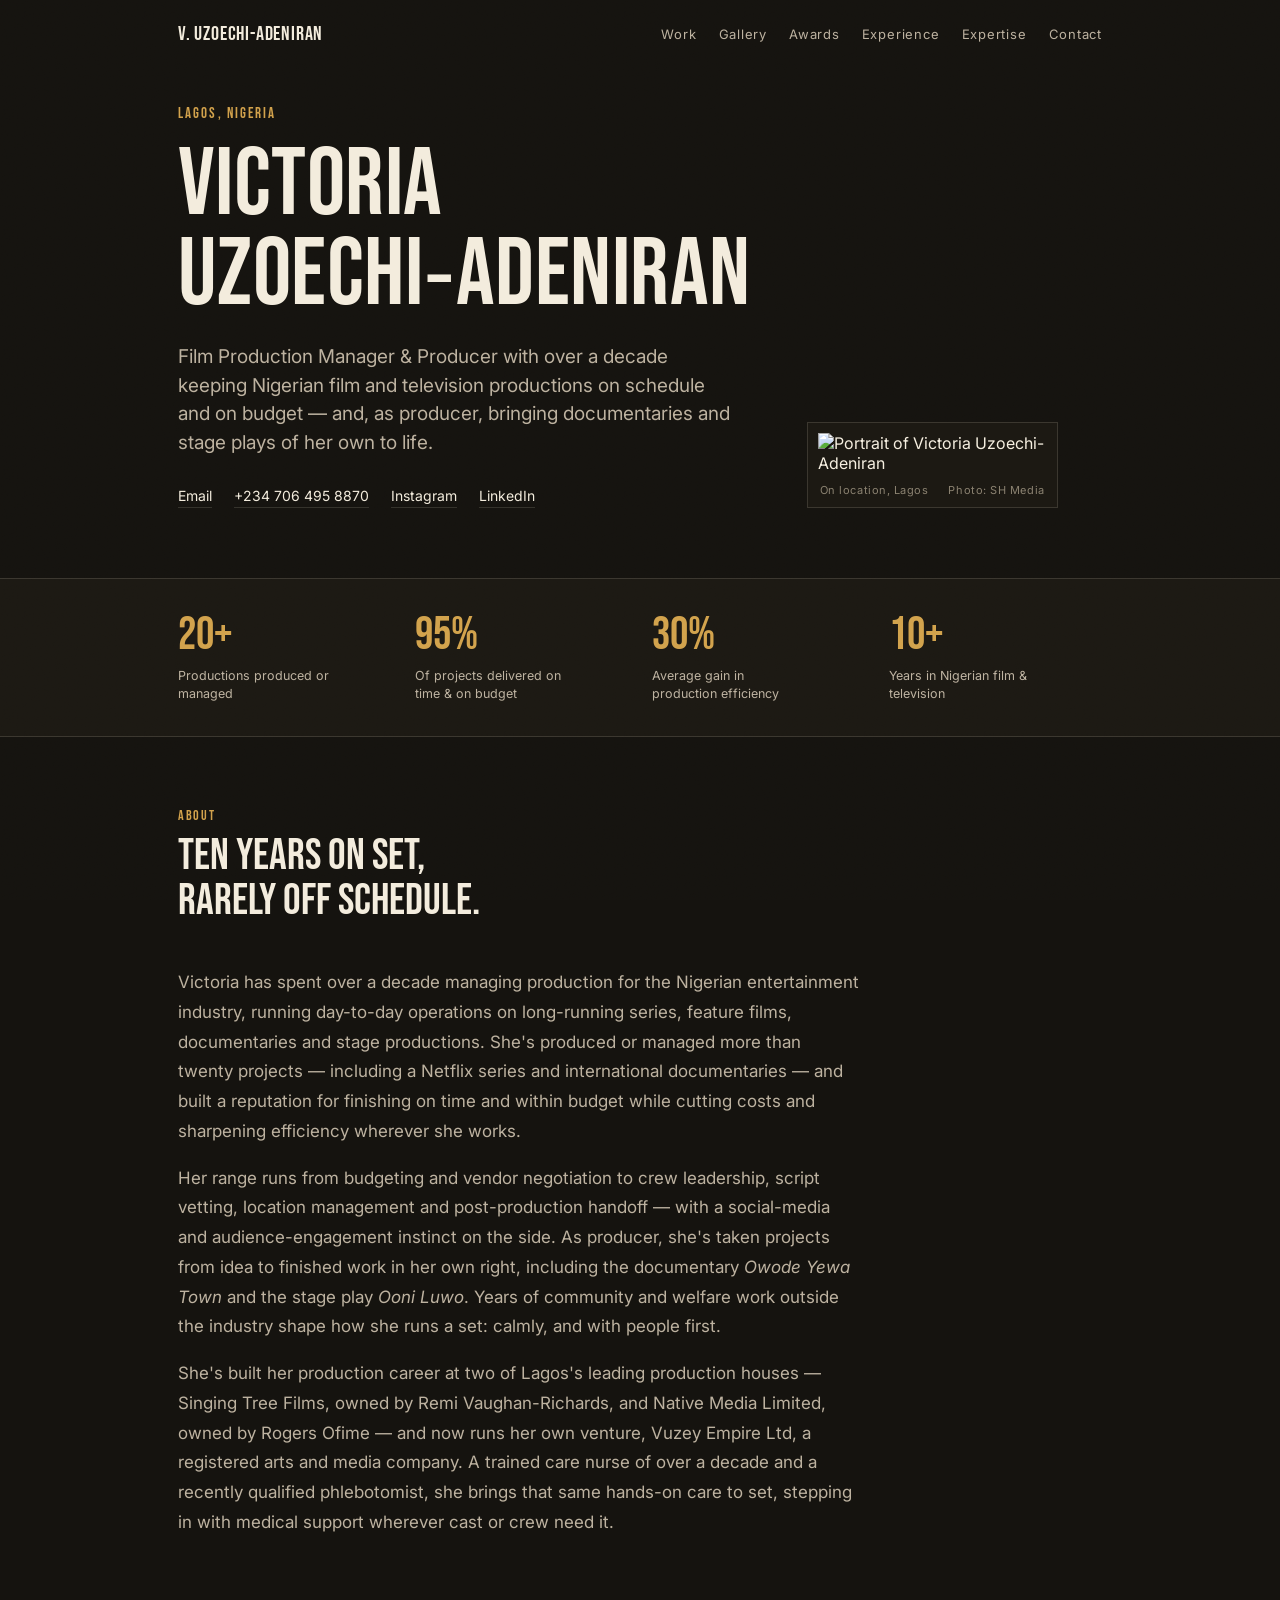
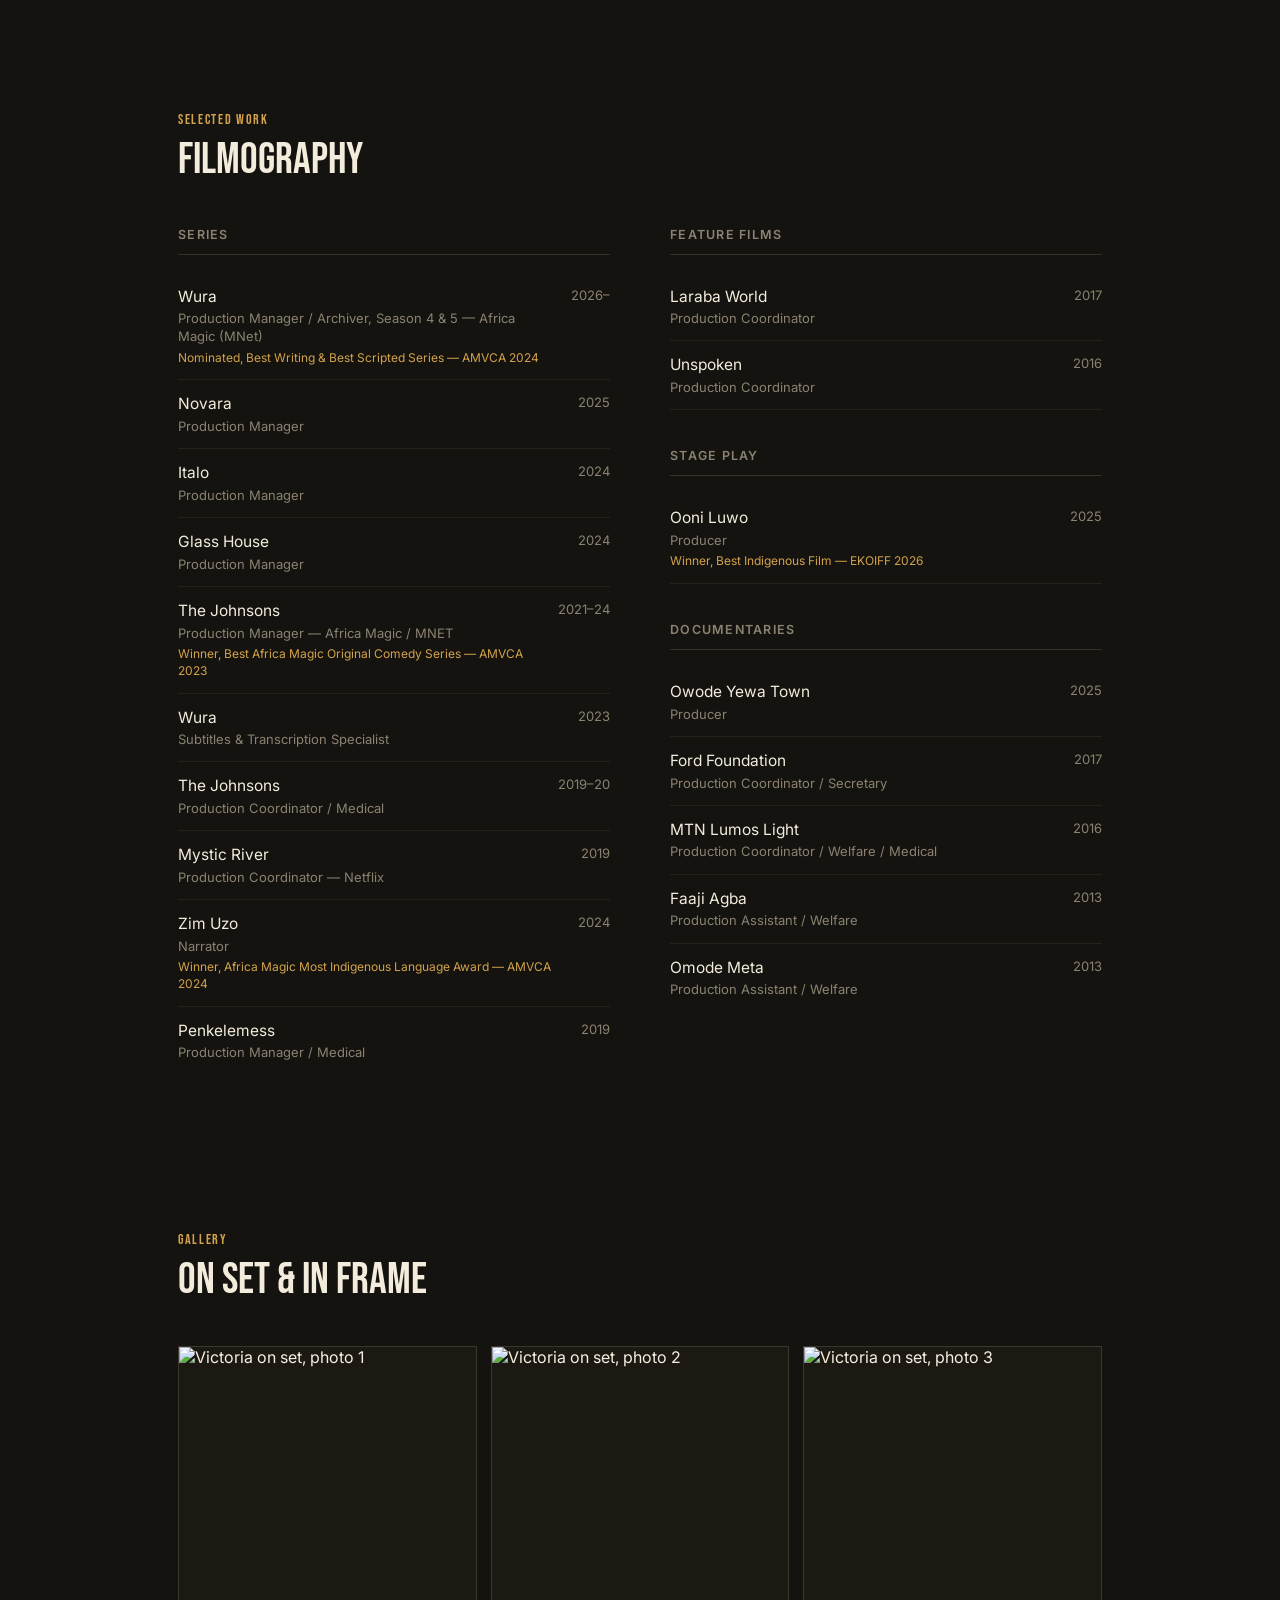
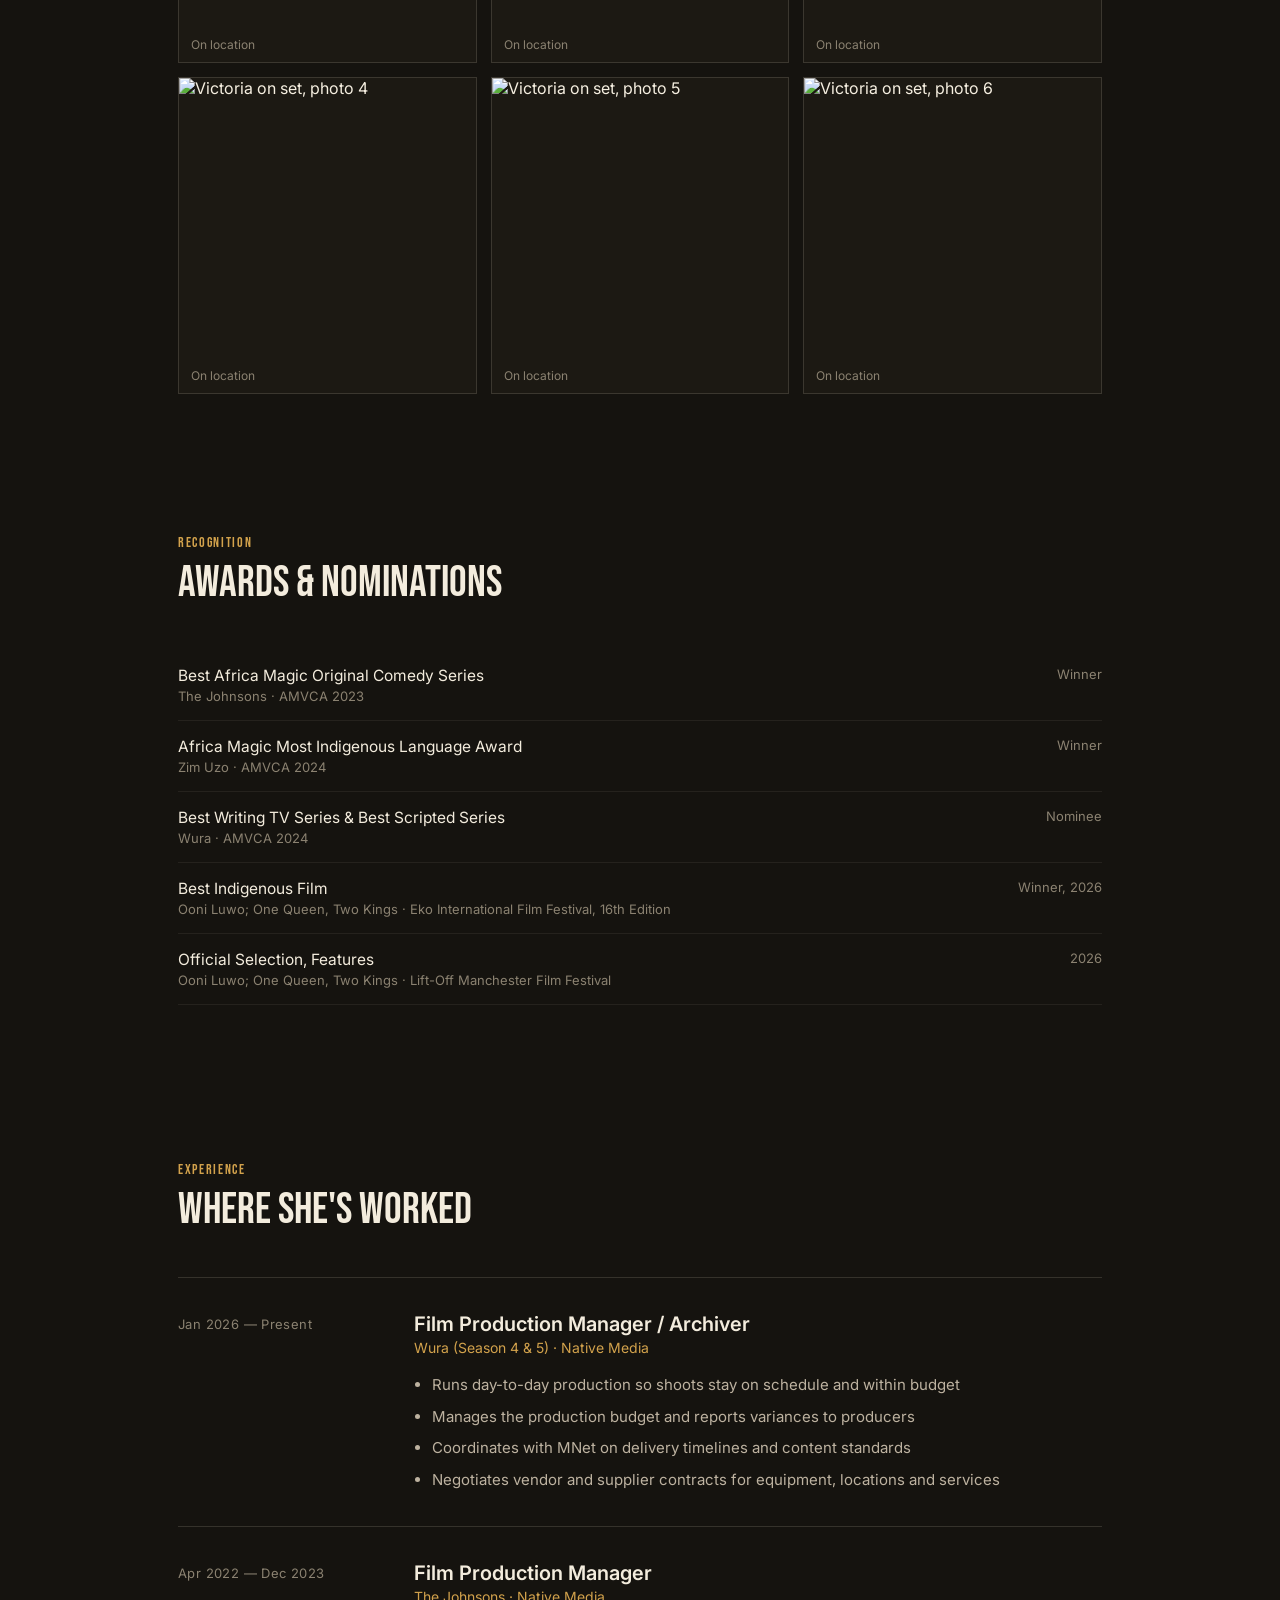
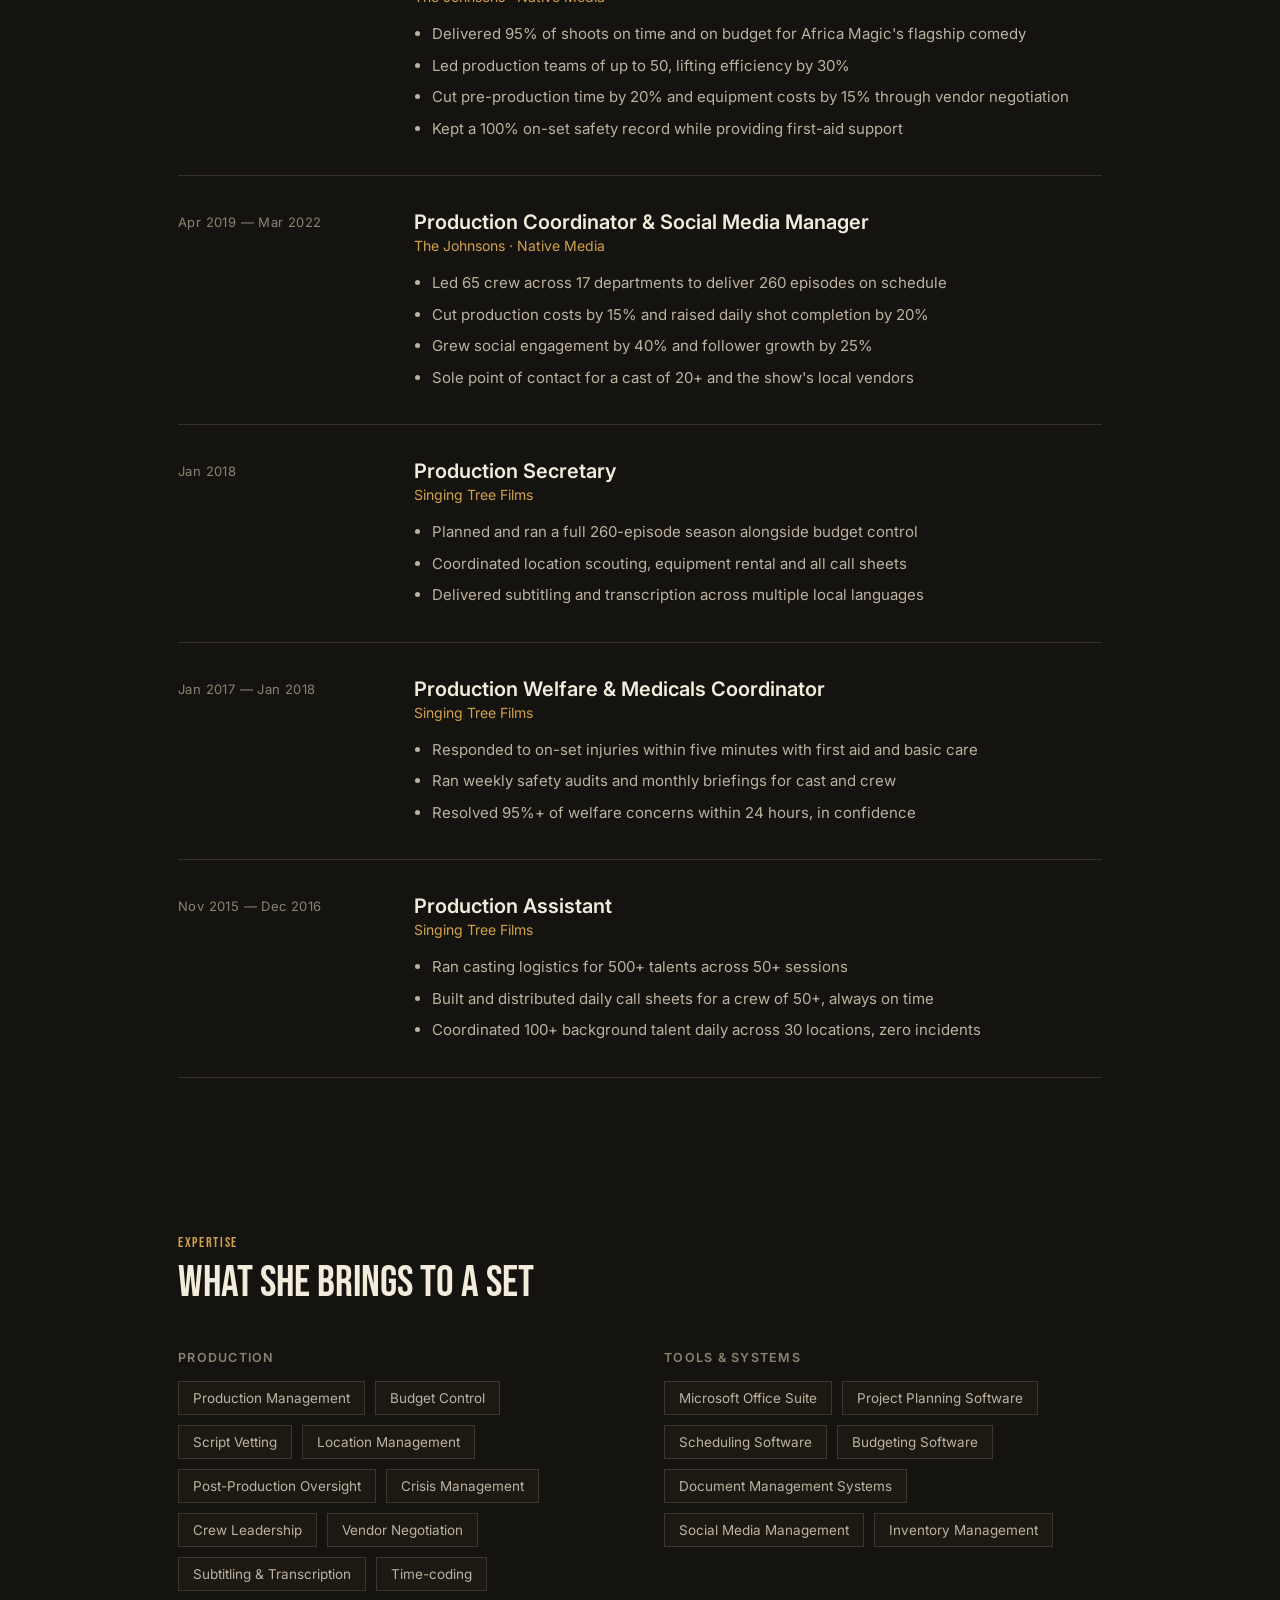
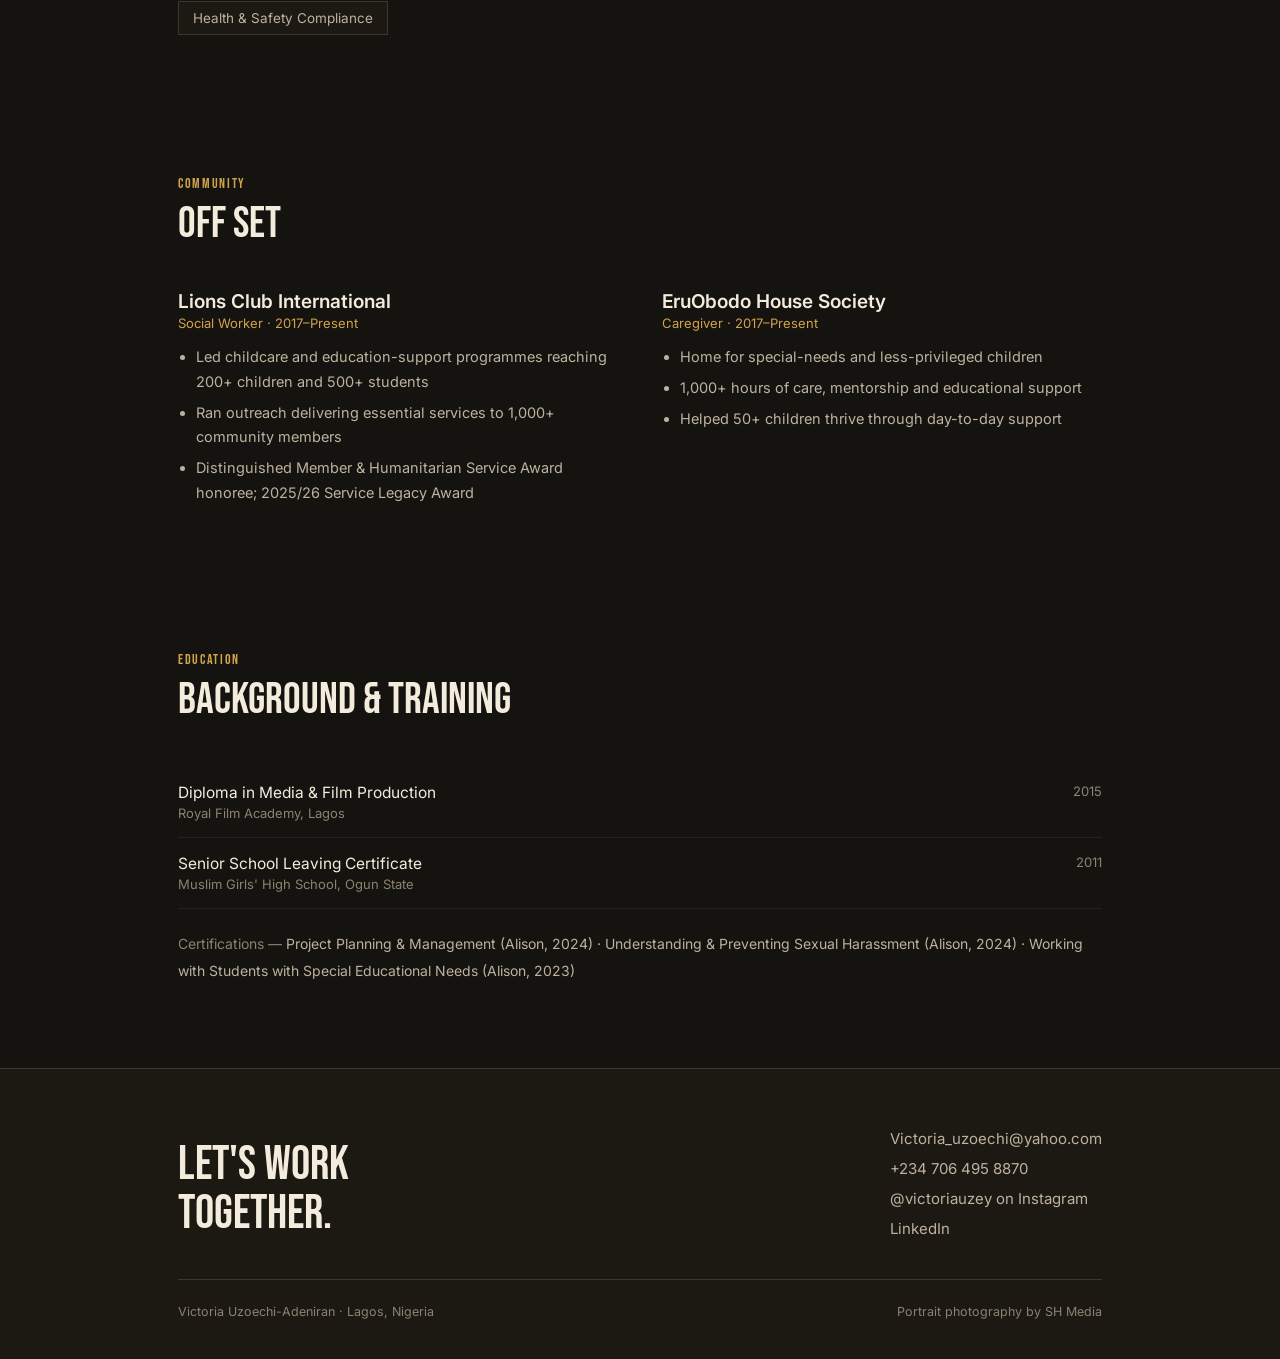
==== index.html @ eac47f25 "Add files via upload" ====
<!DOCTYPE html>
<html lang="en">
<head>
<meta charset="UTF-8">
<meta name="viewport" content="width=device-width, initial-scale=1, viewport-fit=cover">
<title>Victoria Uzoechi-Adeniran — Film Production Manager</title>
<link rel="preconnect" href="https://fonts.googleapis.com">
<link rel="preconnect" href="https://fonts.gstatic.com" crossorigin>
<link href="https://fonts.googleapis.com/css2?family=Bebas+Neue&family=Inter:ital,wght@0,400;0,500;0,600;0,700;1,400&display=swap" rel="stylesheet">
<style>
  :root{
    --bg:#15130F;
    --bg-alt:#1C1913;
    --bg-raise:#221E17;
    --ink:#F3ECDD;
    --ink-dim:#BDB2A0;
    --ink-faint:#8B8271;
    --gold:#D2A24C;
    --gold-soft:#8C7038;
    --rust:#A9472E;
    --hair:rgba(243,236,221,0.14);
    --hair-soft:rgba(243,236,221,0.07);
    --maxw:980px;
    --font-display:'Bebas Neue', 'Arial Narrow', sans-serif;
    --font-body:'Inter', -apple-system, BlinkMacSystemFont, sans-serif;
  }
  html{box-sizing:border-box; scroll-padding-top:env(safe-area-inset-top,0px);}
  *,*::before,*::after{box-sizing:inherit;}
  body{
    margin:0;
    background:var(--bg);
    color:var(--ink);
    font-family:var(--font-body);
    -webkit-font-smoothing:antialiased;
    padding-top:env(safe-area-inset-top,0px);
    padding-bottom:env(safe-area-inset-bottom,0px);
    overflow-x:hidden;
  }
  img{max-width:100%; display:block;}
  a{color:inherit;}

  .wrap{max-width:var(--maxw); margin:0 auto; padding:0 28px;}

  /* ---------- Film-grain texture (subtle, static) ---------- */
  .grain{
    position:fixed; inset:0; pointer-events:none; z-index:1; opacity:0.05; mix-blend-mode:overlay;
    background-image:url("data:image/svg+xml,%3Csvg xmlns='http://www.w3.org/2000/svg' width='120' height='120'%3E%3Cfilter id='n'%3E%3CfeTurbulence type='fractalNoise' baseFrequency='0.9' numOctaves='2' stitchTiles='stitch'/%3E%3C/filter%3E%3Crect width='100%25' height='100%25' filter='url(%23n)'/%3E%3C/svg%3E");
  }

  /* ---------- Nav / top strip ---------- */
  .topstrip{
    position:relative; z-index:5;
    display:flex; justify-content:space-between; align-items:center;
    padding:22px 28px; max-width:var(--maxw); margin:0 auto;
    font-size:13px; letter-spacing:0.06em; color:var(--ink-faint);
  }
  .topstrip .mark{font-family:var(--font-display); font-size:20px; letter-spacing:0.04em; color:var(--ink);}
  .topstrip nav{display:flex; gap:22px;}
  .topstrip nav a{text-decoration:none; color:var(--ink-dim); transition:color .2s ease;}
  .topstrip nav a:hover{color:var(--gold);}
  @media (max-width:640px){ .topstrip nav{display:none;} }

  /* ---------- Hero ---------- */
  .hero{
    position:relative; z-index:2;
    max-width:var(--maxw); margin:0 auto;
    padding:36px 28px 70px;
    display:grid; grid-template-columns:1.15fr 0.85fr; gap:56px; align-items:end;
  }
  .hero-text .eyebrow{
    font-family:var(--font-display); letter-spacing:0.14em; font-size:15px; color:var(--gold);
    margin:0 0 18px;
  }
  .hero-text h1{
    font-family:var(--font-display);
    font-weight:400;
    font-size:clamp(52px, 8.6vw, 96px);
    line-height:0.94;
    letter-spacing:0.005em;
    margin:0 0 22px;
    color:var(--ink);
  }
  .hero-text .role{
    font-size:19px; color:var(--ink-dim); max-width:46ch; line-height:1.5; margin:0 0 30px;
    font-weight:400;
  }
  .hero-links{display:flex; flex-wrap:wrap; gap:14px 22px; font-size:14px;}
  .hero-links a{
    text-decoration:none; color:var(--ink);
    border-bottom:1px solid var(--hair);
    padding-bottom:3px;
    transition:border-color .2s ease, color .2s ease;
  }
  .hero-links a:hover{color:var(--gold); border-color:var(--gold);}

  .hero-photo{position:relative;}
  .hero-photo .frame{
    position:relative;
    border:1px solid var(--hair);
    padding:10px;
    background:var(--bg-alt);
  }
  .hero-photo img{width:100%; height:auto; display:block; filter:saturate(0.94) contrast(1.03);}
  .hero-photo .cap{
    display:flex; justify-content:space-between; font-size:11px; letter-spacing:0.05em;
    color:var(--ink-faint); margin-top:10px; padding:0 2px;
  }

  @media (max-width:800px){
    .hero{grid-template-columns:1fr; gap:34px; padding-top:14px;}
    .hero-photo{max-width:320px; margin:0 auto;}
  }

  /* ---------- Stat strip ---------- */
  .stats{
    border-top:1px solid var(--hair); border-bottom:1px solid var(--hair);
    background:var(--bg-alt);
  }
  .stats-inner{
    max-width:var(--maxw); margin:0 auto; padding:34px 28px;
    display:grid; grid-template-columns:repeat(4,1fr); gap:24px;
  }
  .stat b{
    display:block; font-family:var(--font-display); font-weight:400;
    font-size:clamp(34px,5vw,46px); color:var(--gold); line-height:1;
  }
  .stat span{display:block; margin-top:8px; font-size:12.5px; color:var(--ink-dim); line-height:1.4; max-width:20ch;}
  @media (max-width:700px){ .stats-inner{grid-template-columns:repeat(2,1fr); row-gap:30px;} }

  /* ---------- Section shell ---------- */
  section{position:relative; z-index:2; padding:86px 0;}
  section.tight{padding:70px 0;}
  .section-head{margin-bottom:44px;}
  .section-head .tag{
    font-family:var(--font-display); font-size:14px; letter-spacing:0.12em; color:var(--gold);
    margin:0 0 10px;
  }
  .section-head h2{
    font-family:var(--font-display); font-weight:400; font-size:clamp(30px,4.4vw,44px);
    margin:0; color:var(--ink); line-height:1.02;
  }
  .lede{font-size:17px; line-height:1.75; color:var(--ink-dim); max-width:62ch;}
  .lede + .lede{margin-top:16px;}

  /* ---------- Filmography ---------- */
  .fg-groups{display:grid; grid-template-columns:1fr 1fr; gap:52px 60px;}
  @media (max-width:760px){ .fg-groups{grid-template-columns:1fr;} }
  .fg-group h3{
    font-size:12.5px; letter-spacing:0.1em; text-transform:uppercase; color:var(--ink-faint);
    margin:0 0 18px; font-weight:600; padding-bottom:12px; border-bottom:1px solid var(--hair);
  }
  .fg-item{
    display:flex; justify-content:space-between; gap:18px;
    padding:13px 0; border-bottom:1px solid var(--hair-soft);
  }
  .fg-item:last-child{border-bottom:none;}
  .fg-title{font-size:15.5px; color:var(--ink); line-height:1.4;}
  .fg-title .role{display:block; font-size:13px; color:var(--ink-faint); margin-top:2px;}
  .fg-title .rec{display:block; font-size:12px; color:var(--gold); margin-top:4px;}
  .fg-year{font-size:13px; color:var(--ink-faint); white-space:nowrap; padding-top:1px;}

  /* ---------- Timeline ---------- */
  .timeline{border-top:1px solid var(--hair);}
  .tl-item{
    display:grid; grid-template-columns:200px 1fr; gap:36px;
    padding:34px 0; border-bottom:1px solid var(--hair);
  }
  @media (max-width:720px){ .tl-item{grid-template-columns:1fr; gap:10px;} }
  .tl-when{font-size:13px; color:var(--ink-faint); letter-spacing:0.03em; padding-top:4px;}
  .tl-role{font-size:20px; color:var(--ink); margin:0 0 3px; font-weight:600;}
  .tl-org{font-size:14px; color:var(--gold); margin:0 0 16px;}
  .tl-item ul{margin:0; padding:0 0 0 18px; color:var(--ink-dim); font-size:15px; line-height:1.7;}
  .tl-item li{margin-bottom:6px;}
  .tl-item li:last-child{margin-bottom:0;}

  /* ---------- Expertise ---------- */
  .exp-cols{display:grid; grid-template-columns:1fr 1fr; gap:48px;}
  @media (max-width:700px){ .exp-cols{grid-template-columns:1fr; gap:36px;} }
  .exp-cols h3{
    font-size:12.5px; letter-spacing:0.1em; text-transform:uppercase; color:var(--ink-faint);
    margin:0 0 16px; font-weight:600;
  }
  .pills{display:flex; flex-wrap:wrap; gap:10px;}
  .pill{
    border:1px solid var(--hair); color:var(--ink-dim); font-size:13.5px;
    padding:8px 14px; background:var(--bg-alt);
  }

  /* ---------- Community ---------- */
  .comm-grid{display:grid; grid-template-columns:1fr 1fr; gap:44px;}
  @media (max-width:700px){ .comm-grid{grid-template-columns:1fr;} }
  .comm-card h3{font-size:19px; color:var(--ink); margin:0 0 2px; font-weight:600;}
  .comm-card .since{font-size:13px; color:var(--gold); margin:0 0 14px;}
  .comm-card ul{margin:0; padding:0 0 0 18px; color:var(--ink-dim); font-size:14.5px; line-height:1.7;}
  .comm-card li{margin-bottom:6px;}

  /* ---------- Education ---------- */
  .edu-row{display:flex; justify-content:space-between; gap:20px; padding:16px 0; border-bottom:1px solid var(--hair-soft);}
  .edu-row:first-child{border-top:1px solid var(--hair-soft);}
  .edu-row .what{font-size:15.5px; color:var(--ink);}
  .edu-row .where{font-size:13px; color:var(--ink-faint); margin-top:3px;}
  .edu-row .when{font-size:13px; color:var(--ink-faint); white-space:nowrap;}
  .training-list{margin-top:22px; font-size:14px; color:var(--ink-dim); line-height:1.9;}
  .training-list span{color:var(--ink-faint);}

  /* ---------- Gallery ---------- */
  .gallery-grid{
    display:grid; grid-template-columns:repeat(3, 1fr); gap:14px;
  }
  .gallery-grid figure{margin:0; border:1px solid var(--hair); background:var(--bg-alt); overflow:hidden;}
  .gallery-grid img{width:100%; height:280px; object-fit:cover; display:block; filter:saturate(0.94) contrast(1.03); transition:transform .4s ease;}
  .gallery-grid figure:hover img{transform:scale(1.04);}
  .gallery-grid figcaption{padding:10px 12px; font-size:12px; color:var(--ink-faint);}
  @media (max-width:760px){ .gallery-grid{grid-template-columns:repeat(2,1fr);} .gallery-grid img{height:200px;} }
  @media (max-width:460px){ .gallery-grid{grid-template-columns:1fr;} }

  /* ---------- Footer ---------- */
  footer{
    border-top:1px solid var(--hair); padding:60px 0 40px;
    background:var(--bg-alt);
  }
  .foot-inner{max-width:var(--maxw); margin:0 auto; padding:0 28px;}
  .foot-top{
    display:flex; justify-content:space-between; align-items:flex-end; gap:30px; flex-wrap:wrap;
    margin-bottom:40px;
  }
  .foot-top h2{
    font-family:var(--font-display); font-weight:400; font-size:clamp(30px,5vw,48px);
    margin:0; max-width:14ch; line-height:1.02;
  }
  .foot-cta{display:flex; flex-direction:column; gap:10px; font-size:15px;}
  .foot-cta a{text-decoration:none; color:var(--ink-dim); border-bottom:1px solid transparent; transition:color .2s ease, border-color .2s ease;}
  .foot-cta a:hover{color:var(--gold); border-color:var(--gold);}
  .foot-bottom{
    display:flex; justify-content:space-between; flex-wrap:wrap; gap:10px;
    font-size:12.5px; color:var(--ink-faint); border-top:1px solid var(--hair); padding-top:24px;
  }

  ::selection{background:var(--gold); color:#15130F;}
  a:focus-visible, button:focus-visible{outline:2px solid var(--gold); outline-offset:3px;}
  @media (prefers-reduced-motion:no-preference){
    .hero-text h1, .hero-photo{ animation:rise .7s ease both; }
    .hero-text .role, .hero-links{ animation:rise .7s ease both .12s; }
    .hero-photo{ animation-delay:.05s; }
    @keyframes rise{ from{opacity:0; transform:translateY(14px);} to{opacity:1; transform:translateY(0);} }
  }
</style>
</head>
<body>
<div class="grain"></div>

<div class="topstrip">
  <div class="mark">V. UZOECHI-ADENIRAN</div>
  <nav>
    <a href="#work">Work</a>
    <a href="#gallery">Gallery</a>
    <a href="#awards">Awards</a>
    <a href="#experience">Experience</a>
    <a href="#expertise">Expertise</a>
    <a href="#contact">Contact</a>
  </nav>
</div>

<header class="hero">
  <div class="hero-text">
    <p class="eyebrow">Lagos, Nigeria</p>
    <h1>Victoria<br>Uzoechi&#8209;Adeniran</h1>
    <p class="role">Film Production Manager &amp; Producer with over a decade keeping Nigerian film and television productions on schedule and on budget — and, as producer, bringing documentaries and stage plays of her own to life.</p>
    <div class="hero-links">
      <a href="mailto:Victoria_uzoechi@yahoo.com">Email</a>
      <a href="tel:+2347064958870">+234 706 495 8870</a>
      <a href="https://www.instagram.com/victoriauzey" target="_blank" rel="noopener">Instagram</a>
      <a href="https://www.linkedin.com/in/victoria-uzoechi-5a5214102/" target="_blank" rel="noopener">LinkedIn</a>
    </div>
  </div>
  <div class="hero-photo">
    <div class="frame">
      <img src="images/profile.jpg" alt="Portrait of Victoria Uzoechi-Adeniran">
      <div class="cap"><span>On location, Lagos</span><span>Photo: SH Media</span></div>
    </div>
  </div>
</header>

<div class="stats">
  <div class="stats-inner">
    <div class="stat"><b>20+</b><span>Productions produced or managed</span></div>
    <div class="stat"><b>95%</b><span>Of projects delivered on time &amp; on budget</span></div>
    <div class="stat"><b>30%</b><span>Average gain in production efficiency</span></div>
    <div class="stat"><b>10+</b><span>Years in Nigerian film &amp; television</span></div>
  </div>
</div>

<section class="tight" id="about">
  <div class="wrap">
    <div class="section-head">
      <p class="tag">About</p>
      <h2>Ten years on set,<br>rarely off schedule.</h2>
    </div>
    <p class="lede">Victoria has spent over a decade managing production for the Nigerian entertainment industry, running day-to-day operations on long-running series, feature films, documentaries and stage productions. She's produced or managed more than twenty projects — including a Netflix series and international documentaries — and built a reputation for finishing on time and within budget while cutting costs and sharpening efficiency wherever she works.</p>
    <p class="lede">Her range runs from budgeting and vendor negotiation to crew leadership, script vetting, location management and post-production handoff — with a social-media and audience-engagement instinct on the side. As producer, she's taken projects from idea to finished work in her own right, including the documentary <em>Owode Yewa Town</em> and the stage play <em>Ooni Luwo</em>. Years of community and welfare work outside the industry shape how she runs a set: calmly, and with people first.</p>
    <p class="lede">She's built her production career at two of Lagos's leading production houses — Singing Tree Films, owned by Remi Vaughan-Richards, and Native Media Limited, owned by Rogers Ofime — and now runs her own venture, Vuzey Empire Ltd, a registered arts and media company. A trained care nurse of over a decade and a recently qualified phlebotomist, she brings that same hands-on care to set, stepping in with medical support wherever cast or crew need it.</p>
  </div>
</section>

<section id="work">
  <div class="wrap">
    <div class="section-head">
      <p class="tag">Selected Work</p>
      <h2>Filmography</h2>
    </div>
    <div class="fg-groups">

      <div class="fg-group">
        <h3>Series</h3>
        <div class="fg-item"><div class="fg-title">Wura <span class="role">Production Manager / Archiver, Season 4 &amp; 5 — Africa Magic (MNet)</span><span class="rec">Nominated, Best Writing &amp; Best Scripted Series — AMVCA 2024</span></div><div class="fg-year">2026–</div></div>
        <div class="fg-item"><div class="fg-title">Novara <span class="role">Production Manager</span></div><div class="fg-year">2025</div></div>
        <div class="fg-item"><div class="fg-title">Italo <span class="role">Production Manager</span></div><div class="fg-year">2024</div></div>
        <div class="fg-item"><div class="fg-title">Glass House <span class="role">Production Manager</span></div><div class="fg-year">2024</div></div>
        <div class="fg-item"><div class="fg-title">The Johnsons <span class="role">Production Manager — Africa Magic / MNET</span><span class="rec">Winner, Best Africa Magic Original Comedy Series — AMVCA 2023</span></div><div class="fg-year">2021–24</div></div>
        <div class="fg-item"><div class="fg-title">Wura <span class="role">Subtitles &amp; Transcription Specialist</span></div><div class="fg-year">2023</div></div>
        <div class="fg-item"><div class="fg-title">The Johnsons <span class="role">Production Coordinator / Medical</span></div><div class="fg-year">2019–20</div></div>
        <div class="fg-item"><div class="fg-title">Mystic River <span class="role">Production Coordinator — Netflix</span></div><div class="fg-year">2019</div></div>
        <div class="fg-item"><div class="fg-title">Zim Uzo <span class="role">Narrator</span><span class="rec">Winner, Africa Magic Most Indigenous Language Award — AMVCA 2024</span></div><div class="fg-year">2024</div></div>
        <div class="fg-item"><div class="fg-title">Penkelemess <span class="role">Production Manager / Medical</span></div><div class="fg-year">2019</div></div>
      </div>

      <div class="fg-group">
        <h3>Feature Films</h3>
        <div class="fg-item"><div class="fg-title">Laraba World <span class="role">Production Coordinator</span></div><div class="fg-year">2017</div></div>
        <div class="fg-item"><div class="fg-title">Unspoken <span class="role">Production Coordinator</span></div><div class="fg-year">2016</div></div>

        <h3 style="margin-top:38px;">Stage Play</h3>
        <div class="fg-item"><div class="fg-title">Ooni Luwo <span class="role">Producer</span><span class="rec">Winner, Best Indigenous Film — EKOIFF 2026</span></div><div class="fg-year">2025</div></div>

        <h3 style="margin-top:38px;">Documentaries</h3>
        <div class="fg-item"><div class="fg-title">Owode Yewa Town <span class="role">Producer</span></div><div class="fg-year">2025</div></div>
        <div class="fg-item"><div class="fg-title">Ford Foundation <span class="role">Production Coordinator / Secretary</span></div><div class="fg-year">2017</div></div>
        <div class="fg-item"><div class="fg-title">MTN Lumos Light <span class="role">Production Coordinator / Welfare / Medical</span></div><div class="fg-year">2016</div></div>
        <div class="fg-item"><div class="fg-title">Faaji Agba <span class="role">Production Assistant / Welfare</span></div><div class="fg-year">2013</div></div>
        <div class="fg-item"><div class="fg-title">Omode Meta <span class="role">Production Assistant / Welfare</span></div><div class="fg-year">2013</div></div>
      </div>

    </div>
  </div>
</section>

<section class="tight" id="gallery">
  <div class="wrap">
    <div class="section-head">
      <p class="tag">Gallery</p>
      <h2>On set &amp; in frame</h2>
    </div>
    <div class="gallery-grid">
      <figure><img src="images/gallery-1.jpg" alt="Victoria on set, photo 1"><figcaption>On location</figcaption></figure>
      <figure><img src="images/gallery-2.jpg" alt="Victoria on set, photo 2"><figcaption>On location</figcaption></figure>
      <figure><img src="images/gallery-3.jpg" alt="Victoria on set, photo 3"><figcaption>On location</figcaption></figure>
      <figure><img src="images/gallery-4.jpg" alt="Victoria on set, photo 4"><figcaption>On location</figcaption></figure>
      <figure><img src="images/gallery-5.jpg" alt="Victoria on set, photo 5"><figcaption>On location</figcaption></figure>
      <figure><img src="images/gallery-6.jpg" alt="Victoria on set, photo 6"><figcaption>On location</figcaption></figure>
    </div>
  </div>
</section>

<section class="tight" id="awards">
  <div class="wrap">
    <div class="section-head">
      <p class="tag">Recognition</p>
      <h2>Awards &amp; nominations</h2>
    </div>
    <div class="edu-row">
      <div><div class="what">Best Africa Magic Original Comedy Series</div><div class="where">The Johnsons &middot; AMVCA 2023</div></div>
      <div class="when">Winner</div>
    </div>
    <div class="edu-row">
      <div><div class="what">Africa Magic Most Indigenous Language Award</div><div class="where">Zim Uzo &middot; AMVCA 2024</div></div>
      <div class="when">Winner</div>
    </div>
    <div class="edu-row">
      <div><div class="what">Best Writing TV Series &amp; Best Scripted Series</div><div class="where">Wura &middot; AMVCA 2024</div></div>
      <div class="when">Nominee</div>
    </div>
    <div class="edu-row">
      <div><div class="what">Best Indigenous Film</div><div class="where">Ooni Luwo; One Queen, Two Kings &middot; Eko International Film Festival, 16th Edition</div></div>
      <div class="when">Winner, 2026</div>
    </div>
    <div class="edu-row">
      <div><div class="what">Official Selection, Features</div><div class="where">Ooni Luwo; One Queen, Two Kings &middot; Lift-Off Manchester Film Festival</div></div>
      <div class="when">2026</div>
    </div>
  </div>
</section>

<section id="experience">
  <div class="wrap">
    <div class="section-head">
      <p class="tag">Experience</p>
      <h2>Where she's worked</h2>
    </div>
    <div class="timeline">

      <div class="tl-item">
        <div class="tl-when">Jan 2026 — Present</div>
        <div>
          <p class="tl-role">Film Production Manager / Archiver</p>
          <p class="tl-org">Wura (Season 4 &amp; 5) · Native Media</p>
          <ul>
            <li>Runs day-to-day production so shoots stay on schedule and within budget</li>
            <li>Manages the production budget and reports variances to producers</li>
            <li>Coordinates with MNet on delivery timelines and content standards</li>
            <li>Negotiates vendor and supplier contracts for equipment, locations and services</li>
          </ul>
        </div>
      </div>

      <div class="tl-item">
        <div class="tl-when">Apr 2022 — Dec 2023</div>
        <div>
          <p class="tl-role">Film Production Manager</p>
          <p class="tl-org">The Johnsons · Native Media</p>
          <ul>
            <li>Delivered 95% of shoots on time and on budget for Africa Magic's flagship comedy</li>
            <li>Led production teams of up to 50, lifting efficiency by 30%</li>
            <li>Cut pre-production time by 20% and equipment costs by 15% through vendor negotiation</li>
            <li>Kept a 100% on-set safety record while providing first-aid support</li>
          </ul>
        </div>
      </div>

      <div class="tl-item">
        <div class="tl-when">Apr 2019 — Mar 2022</div>
        <div>
          <p class="tl-role">Production Coordinator &amp; Social Media Manager</p>
          <p class="tl-org">The Johnsons · Native Media</p>
          <ul>
            <li>Led 65 crew across 17 departments to deliver 260 episodes on schedule</li>
            <li>Cut production costs by 15% and raised daily shot completion by 20%</li>
            <li>Grew social engagement by 40% and follower growth by 25%</li>
            <li>Sole point of contact for a cast of 20+ and the show's local vendors</li>
          </ul>
        </div>
      </div>

      <div class="tl-item">
        <div class="tl-when">Jan 2018</div>
        <div>
          <p class="tl-role">Production Secretary</p>
          <p class="tl-org">Singing Tree Films</p>
          <ul>
            <li>Planned and ran a full 260-episode season alongside budget control</li>
            <li>Coordinated location scouting, equipment rental and all call sheets</li>
            <li>Delivered subtitling and transcription across multiple local languages</li>
          </ul>
        </div>
      </div>

      <div class="tl-item">
        <div class="tl-when">Jan 2017 — Jan 2018</div>
        <div>
          <p class="tl-role">Production Welfare &amp; Medicals Coordinator</p>
          <p class="tl-org">Singing Tree Films</p>
          <ul>
            <li>Responded to on-set injuries within five minutes with first aid and basic care</li>
            <li>Ran weekly safety audits and monthly briefings for cast and crew</li>
            <li>Resolved 95%+ of welfare concerns within 24 hours, in confidence</li>
          </ul>
        </div>
      </div>

      <div class="tl-item">
        <div class="tl-when">Nov 2015 — Dec 2016</div>
        <div>
          <p class="tl-role">Production Assistant</p>
          <p class="tl-org">Singing Tree Films</p>
          <ul>
            <li>Ran casting logistics for 500+ talents across 50+ sessions</li>
            <li>Built and distributed daily call sheets for a crew of 50+, always on time</li>
            <li>Coordinated 100+ background talent daily across 30 locations, zero incidents</li>
          </ul>
        </div>
      </div>

    </div>
  </div>
</section>

<section class="tight" id="expertise">
  <div class="wrap">
    <div class="section-head">
      <p class="tag">Expertise</p>
      <h2>What she brings to a set</h2>
    </div>
    <div class="exp-cols">
      <div>
        <h3>Production</h3>
        <div class="pills">
          <span class="pill">Production Management</span>
          <span class="pill">Budget Control</span>
          <span class="pill">Script Vetting</span>
          <span class="pill">Location Management</span>
          <span class="pill">Post-Production Oversight</span>
          <span class="pill">Crisis Management</span>
          <span class="pill">Crew Leadership</span>
          <span class="pill">Vendor Negotiation</span>
          <span class="pill">Subtitling &amp; Transcription</span>
          <span class="pill">Time-coding</span>
          <span class="pill">Health &amp; Safety Compliance</span>
        </div>
      </div>
      <div>
        <h3>Tools &amp; Systems</h3>
        <div class="pills">
          <span class="pill">Microsoft Office Suite</span>
          <span class="pill">Project Planning Software</span>
          <span class="pill">Scheduling Software</span>
          <span class="pill">Budgeting Software</span>
          <span class="pill">Document Management Systems</span>
          <span class="pill">Social Media Management</span>
          <span class="pill">Inventory Management</span>
        </div>
      </div>
    </div>
  </div>
</section>

<section class="tight" id="community">
  <div class="wrap">
    <div class="section-head">
      <p class="tag">Community</p>
      <h2>Off set</h2>
    </div>
    <div class="comm-grid">
      <div class="comm-card">
        <h3>Lions Club International</h3>
        <p class="since">Social Worker · 2017–Present</p>
        <ul>
          <li>Led childcare and education-support programmes reaching 200+ children and 500+ students</li>
          <li>Ran outreach delivering essential services to 1,000+ community members</li>
          <li>Distinguished Member &amp; Humanitarian Service Award honoree; 2025/26 Service Legacy Award</li>
        </ul>
      </div>
      <div class="comm-card">
        <h3>EruObodo House Society</h3>
        <p class="since">Caregiver · 2017–Present</p>
        <ul>
          <li>Home for special-needs and less-privileged children</li>
          <li>1,000+ hours of care, mentorship and educational support</li>
          <li>Helped 50+ children thrive through day-to-day support</li>
        </ul>
      </div>
    </div>
  </div>
</section>

<section class="tight" id="education">
  <div class="wrap">
    <div class="section-head">
      <p class="tag">Education</p>
      <h2>Background &amp; training</h2>
    </div>
    <div class="edu-row">
      <div><div class="what">Diploma in Media &amp; Film Production</div><div class="where">Royal Film Academy, Lagos</div></div>
      <div class="when">2015</div>
    </div>
    <div class="edu-row">
      <div><div class="what">Senior School Leaving Certificate</div><div class="where">Muslim Girls' High School, Ogun State</div></div>
      <div class="when">2011</div>
    </div>
    <p class="training-list"><span>Certifications —</span> Project Planning &amp; Management (Alison, 2024) · Understanding &amp; Preventing Sexual Harassment (Alison, 2024) · Working with Students with Special Educational Needs (Alison, 2023)</p>
  </div>
</section>

<footer id="contact">
  <div class="foot-inner">
    <div class="foot-top">
      <h2>Let's work<br>together.</h2>
      <div class="foot-cta">
        <a href="mailto:Victoria_uzoechi@yahoo.com">Victoria_uzoechi@yahoo.com</a>
        <a href="tel:+2347064958870">+234 706 495 8870</a>
        <a href="https://www.instagram.com/victoriauzey" target="_blank" rel="noopener">@victoriauzey on Instagram</a>
        <a href="https://www.linkedin.com/in/victoria-uzoechi-5a5214102/" target="_blank" rel="noopener">LinkedIn</a>
      </div>
    </div>
    <div class="foot-bottom">
      <span>Victoria Uzoechi-Adeniran · Lagos, Nigeria</span>
      <span>Portrait photography by SH Media</span>
    </div>
  </div>
</footer>

</body>
</html>
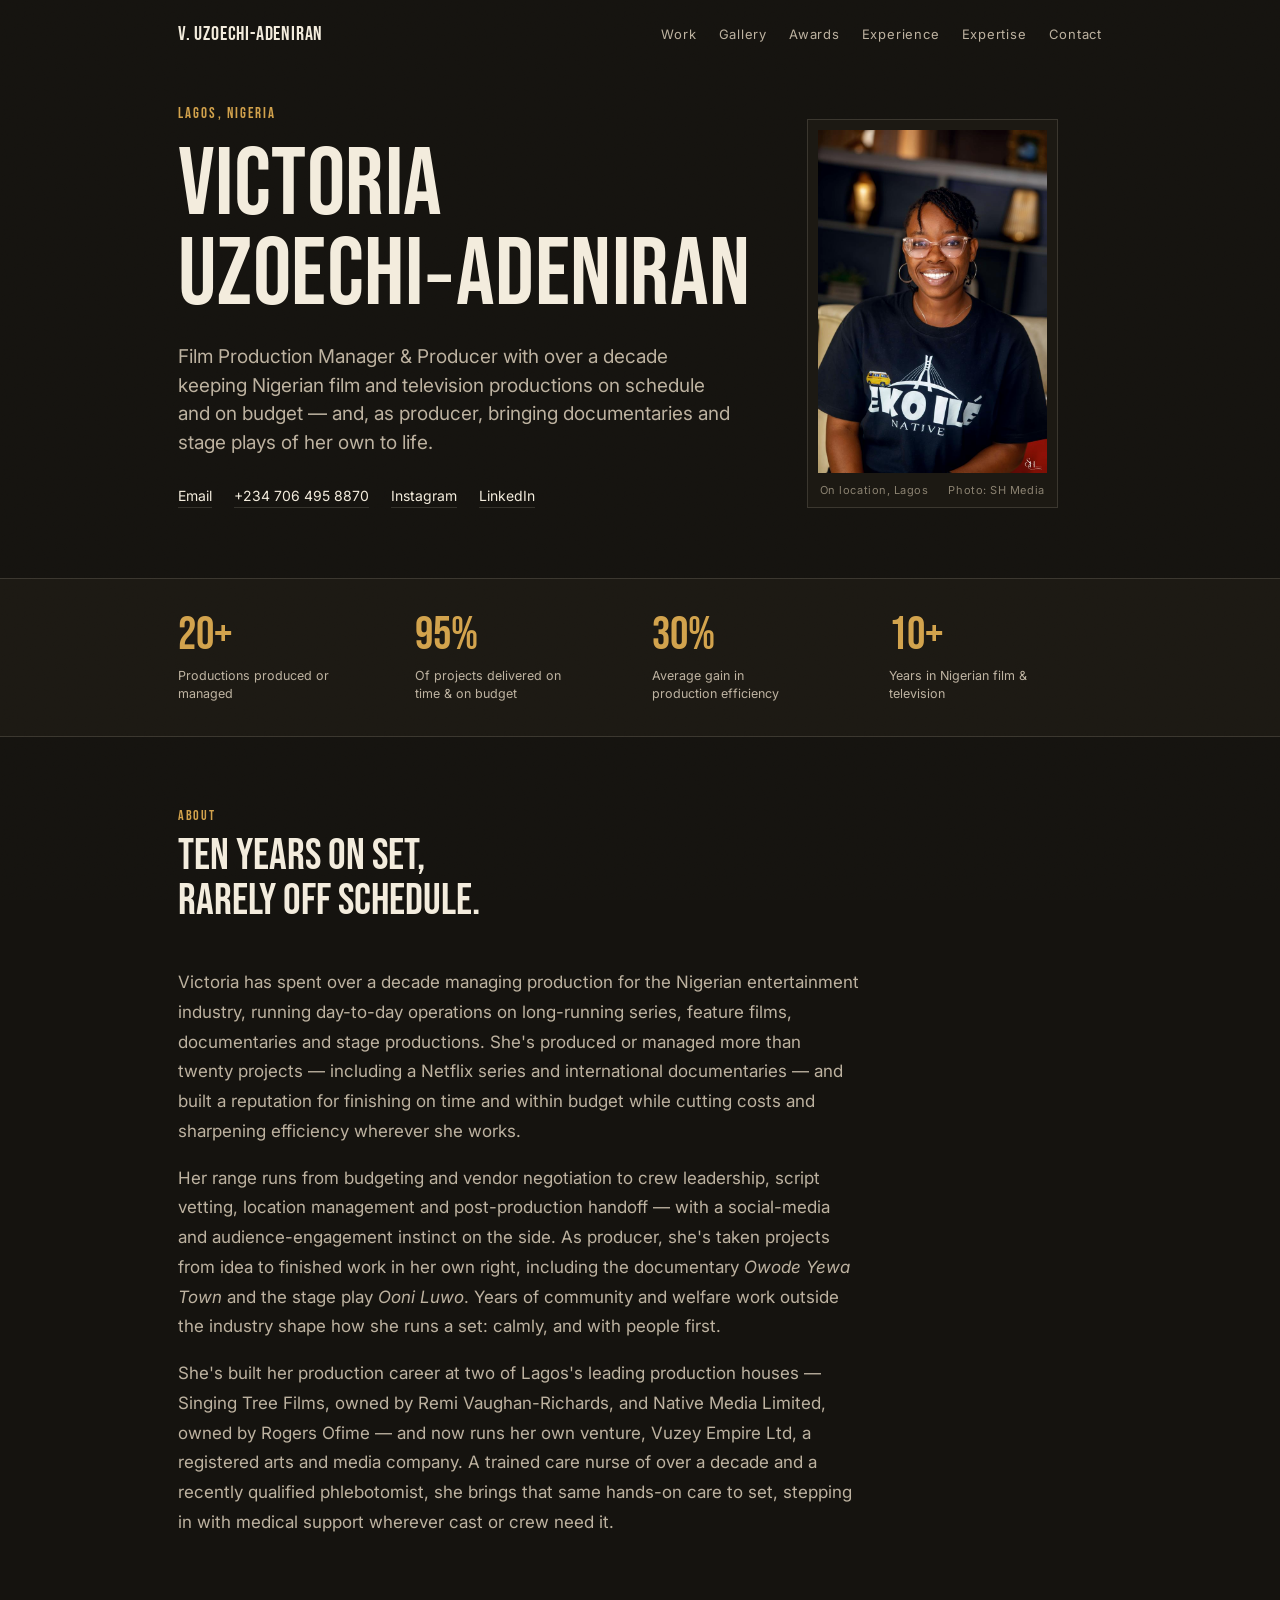
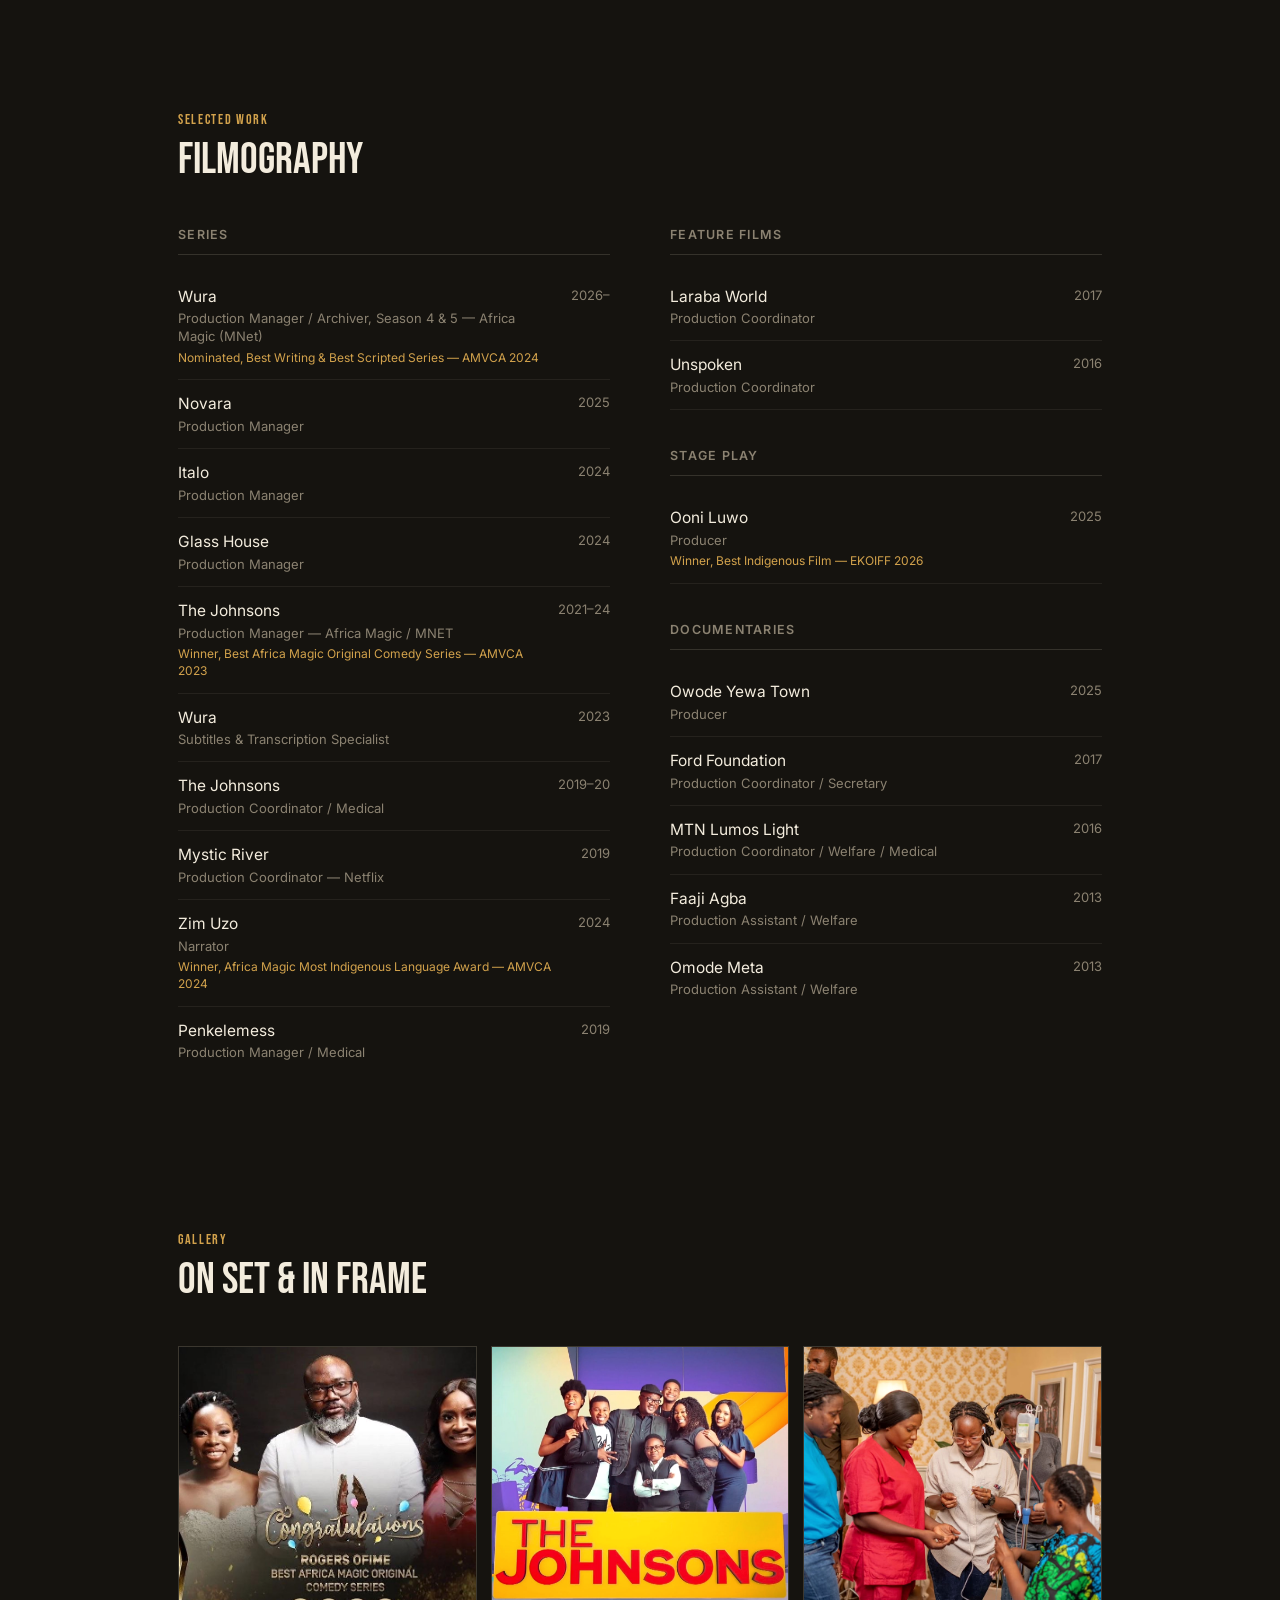
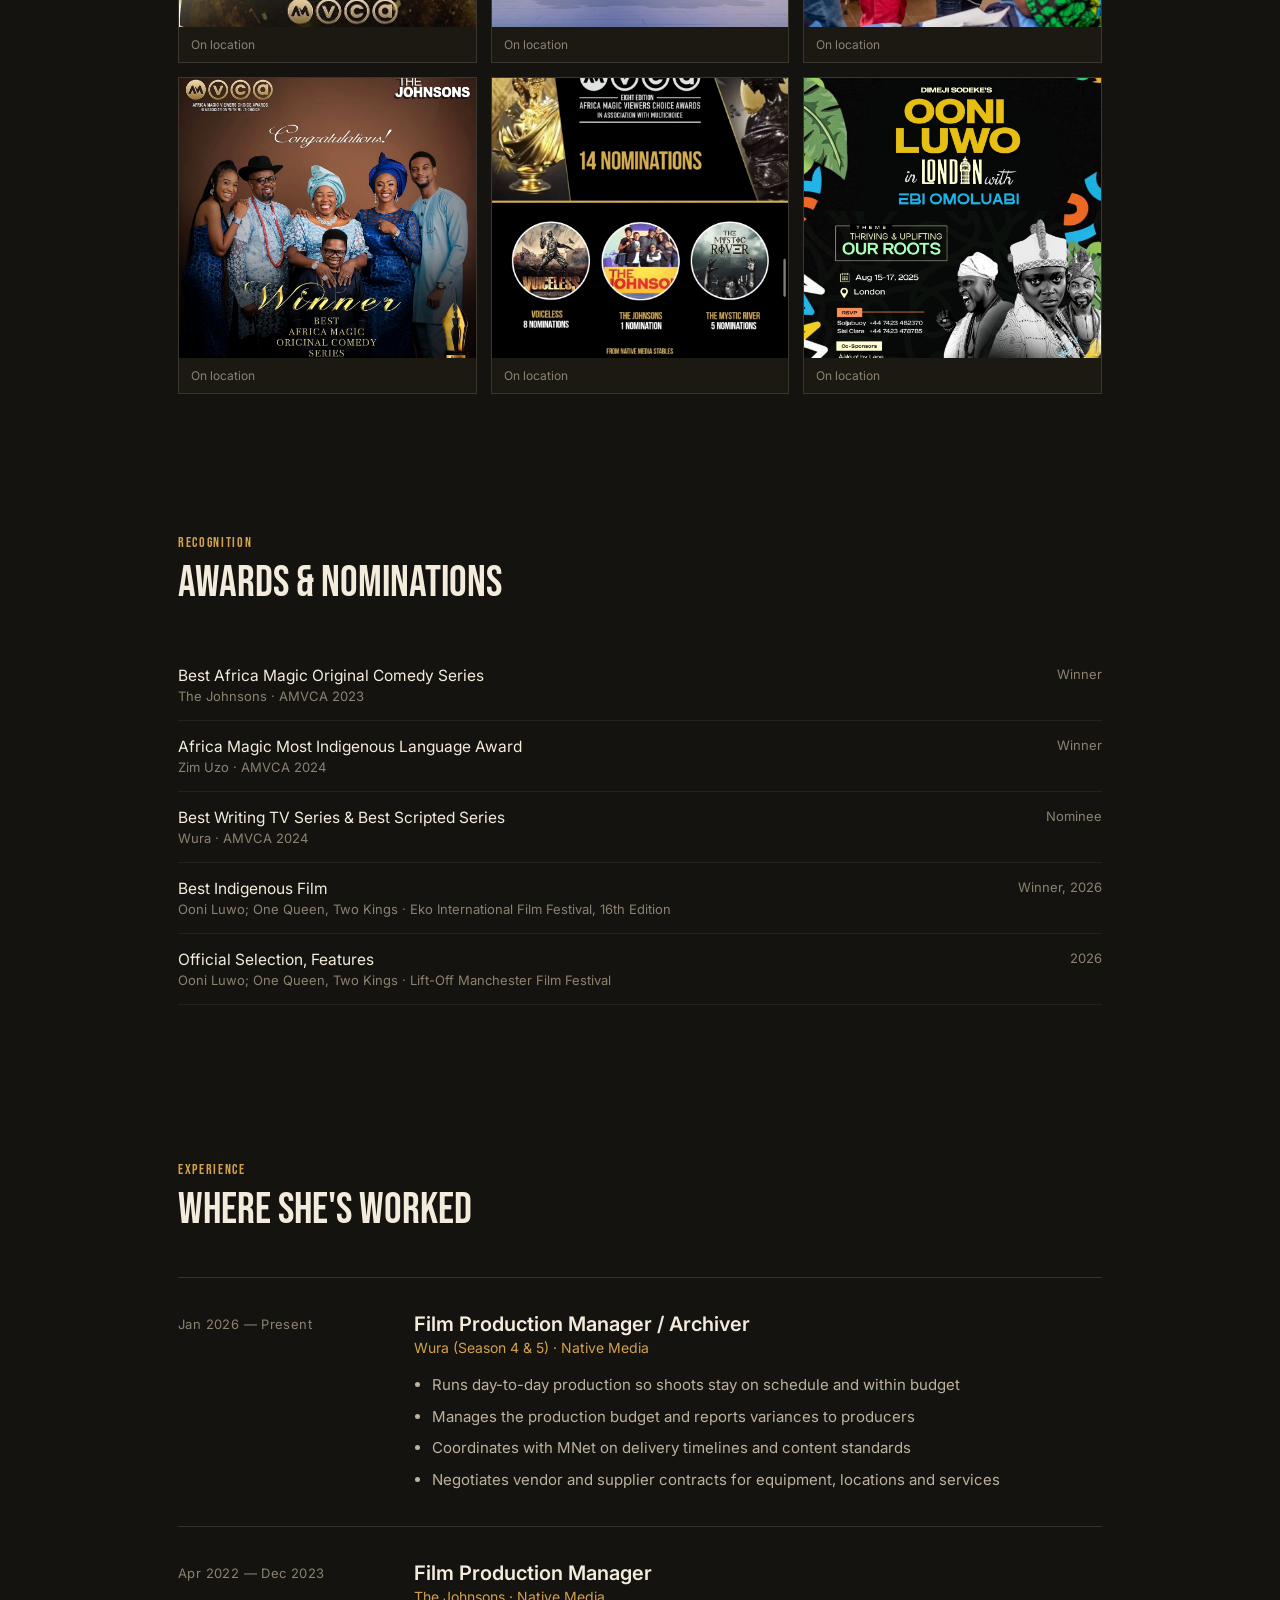
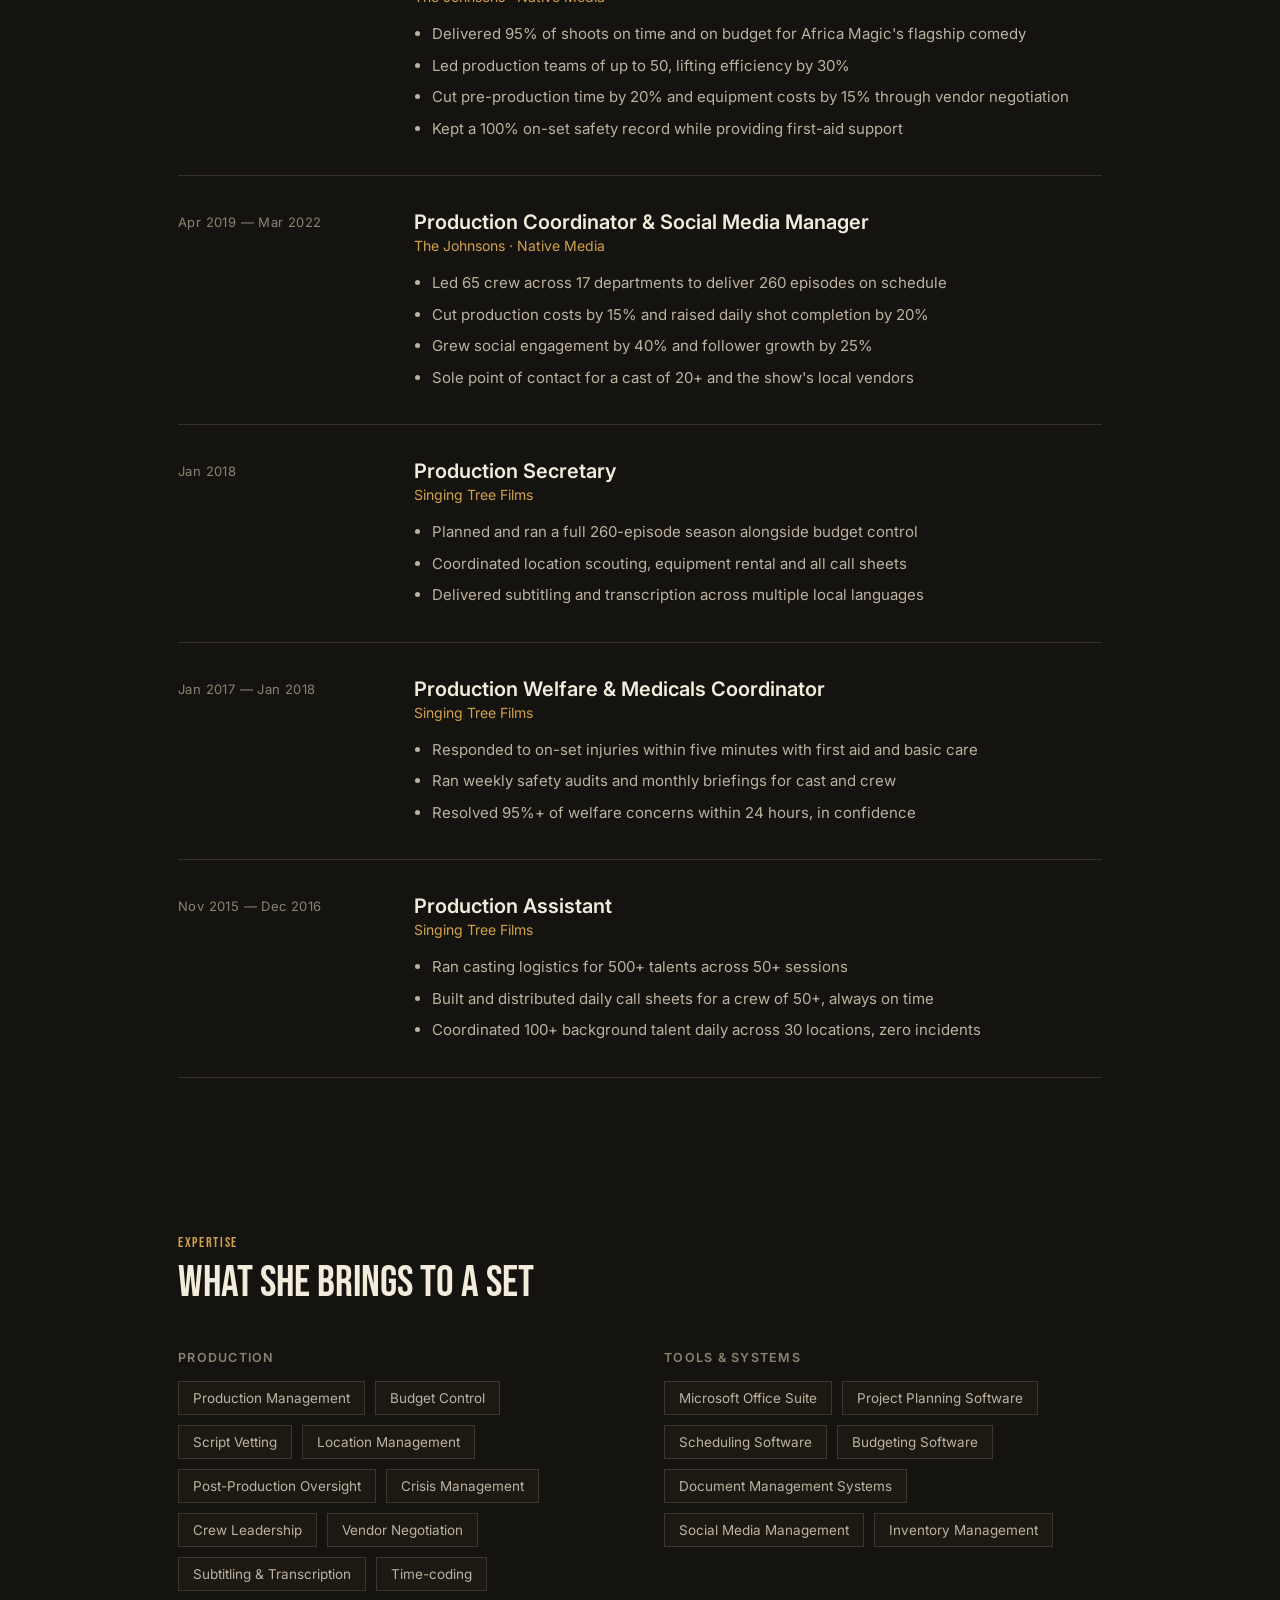
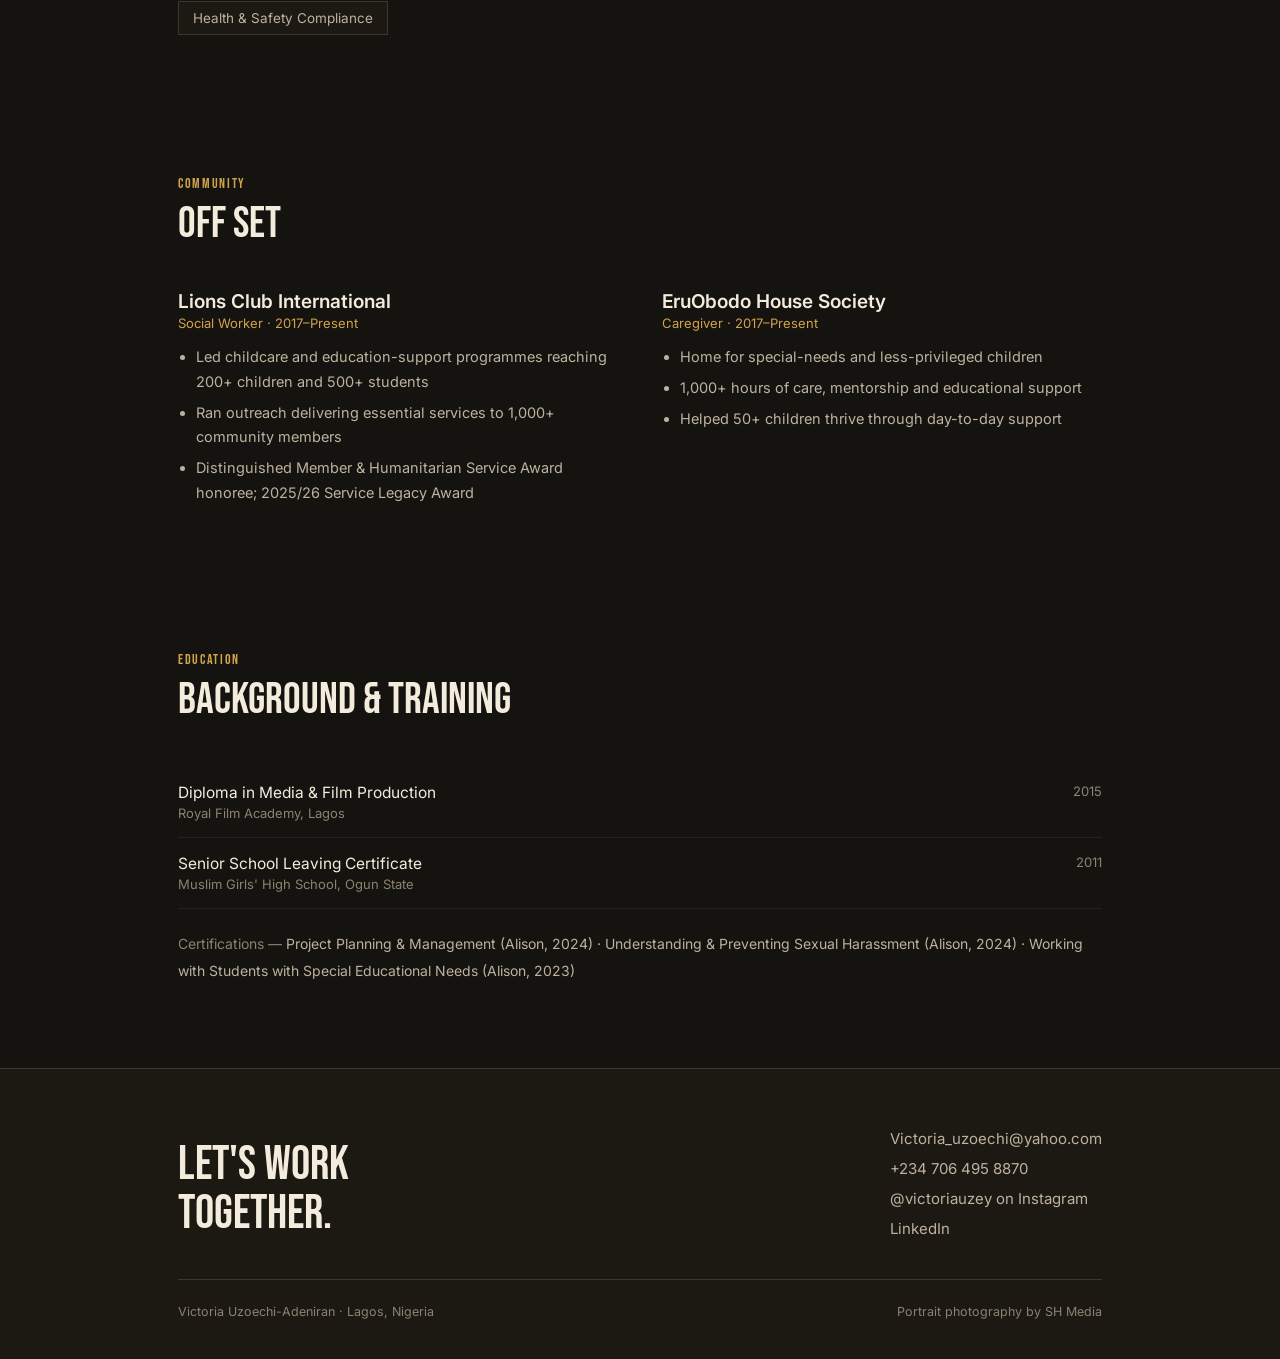
==== commit 379ed209: "Update index.html Upload images" ====
--- a/index.html
+++ b/index.html
@@ -275,7 +275,7 @@
   </div>
   <div class="hero-photo">
     <div class="frame">
-      <img src="images/profile.jpg" alt="Portrait of Victoria Uzoechi-Adeniran">
+      <img src="images/profile.jpeg" alt="Portrait of Victoria Uzoechi-Adeniran">
       <div class="cap"><span>On location, Lagos</span><span>Photo: SH Media</span></div>
     </div>
   </div>
@@ -351,12 +351,12 @@
       <h2>On set &amp; in frame</h2>
     </div>
     <div class="gallery-grid">
-      <figure><img src="images/gallery-1.jpg" alt="Victoria on set, photo 1"><figcaption>On location</figcaption></figure>
-      <figure><img src="images/gallery-2.jpg" alt="Victoria on set, photo 2"><figcaption>On location</figcaption></figure>
-      <figure><img src="images/gallery-3.jpg" alt="Victoria on set, photo 3"><figcaption>On location</figcaption></figure>
-      <figure><img src="images/gallery-4.jpg" alt="Victoria on set, photo 4"><figcaption>On location</figcaption></figure>
-      <figure><img src="images/gallery-5.jpg" alt="Victoria on set, photo 5"><figcaption>On location</figcaption></figure>
-      <figure><img src="images/gallery-6.jpg" alt="Victoria on set, photo 6"><figcaption>On location</figcaption></figure>
+      <figure><img src="images/gallery-1.jpeg" alt="Victoria on set, photo 1"><figcaption>On location</figcaption></figure>
+      <figure><img src="images/gallery-2.jpeg" alt="Victoria on set, photo 2"><figcaption>On location</figcaption></figure>
+      <figure><img src="images/gallery-3.jpeg" alt="Victoria on set, photo 3"><figcaption>On location</figcaption></figure>
+      <figure><img src="images/gallery-4.jpeg" alt="Victoria on set, photo 4"><figcaption>On location</figcaption></figure>
+      <figure><img src="images/gallery-5.jpeg" alt="Victoria on set, photo 5"><figcaption>On location</figcaption></figure>
+      <figure><img src="images/gallery-6.jpeg" alt="Victoria on set, photo 6"><figcaption>On location</figcaption></figure>
     </div>
   </div>
 </section>
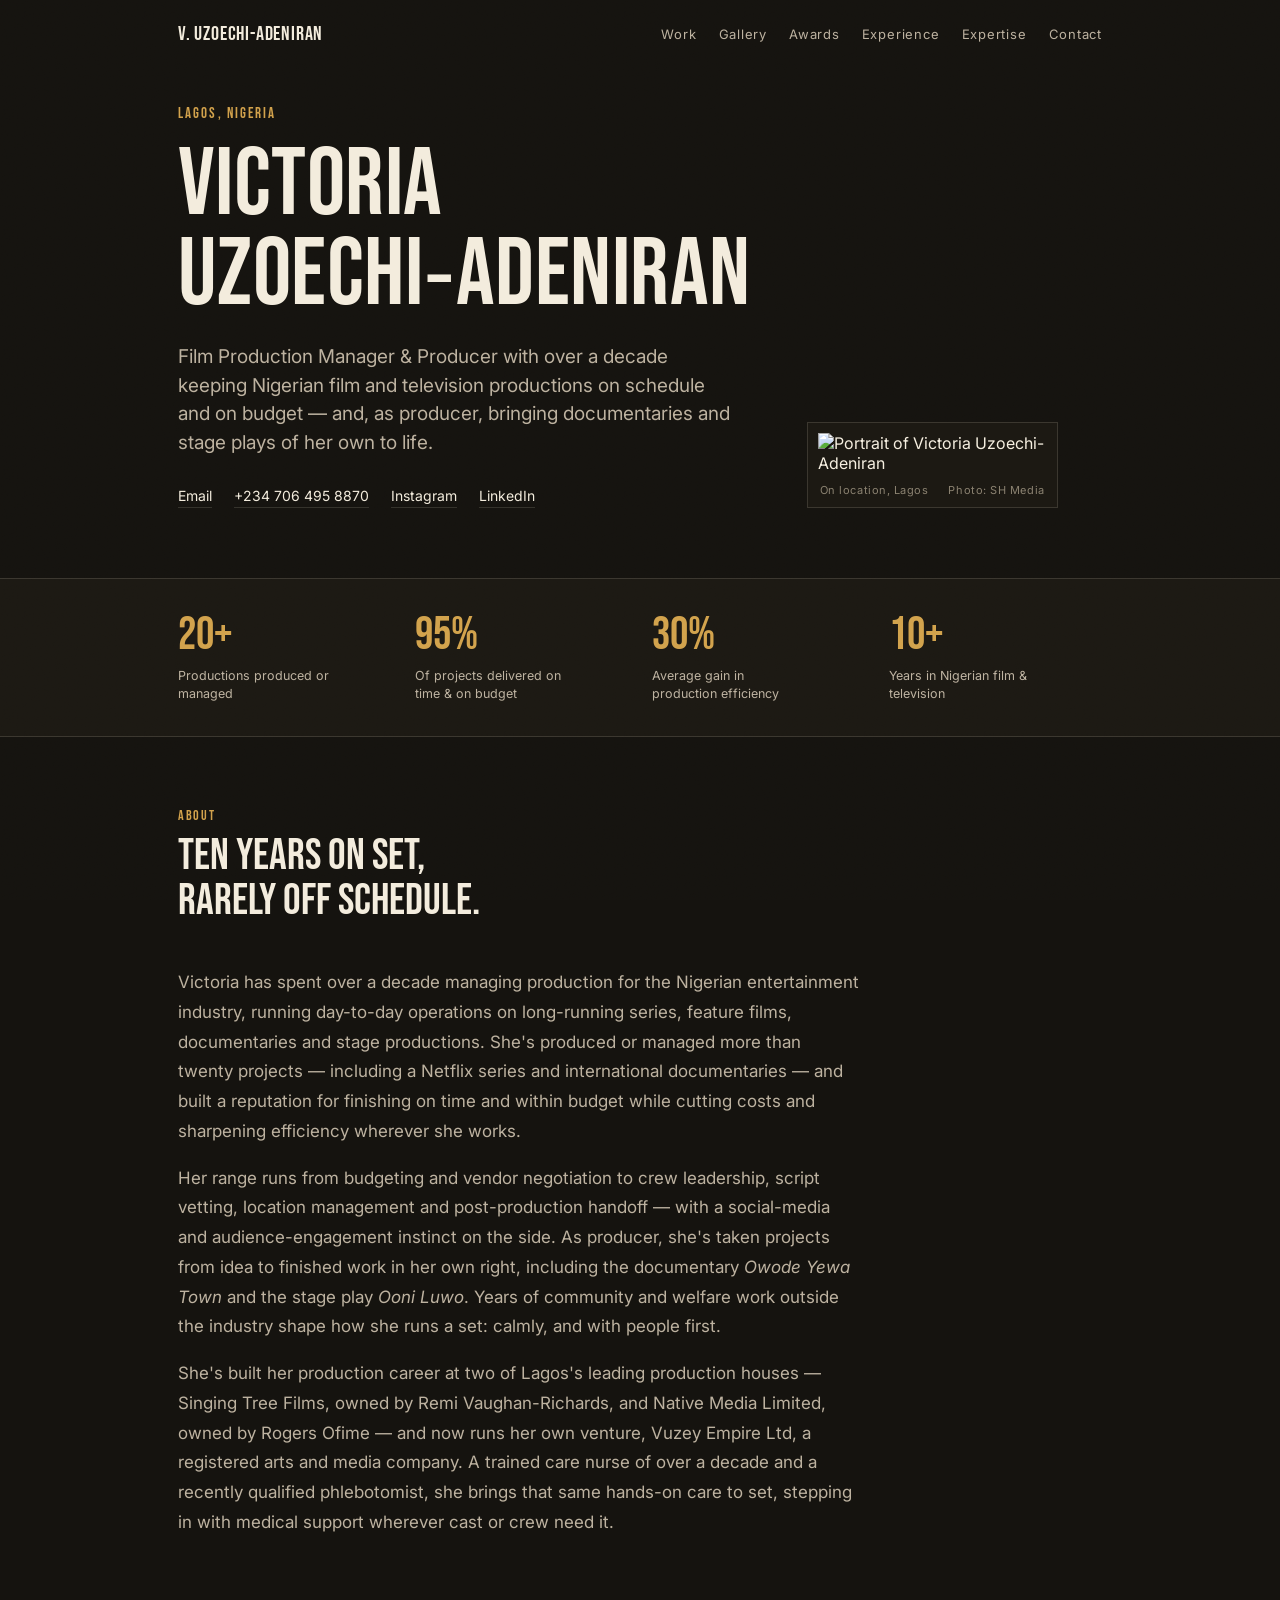
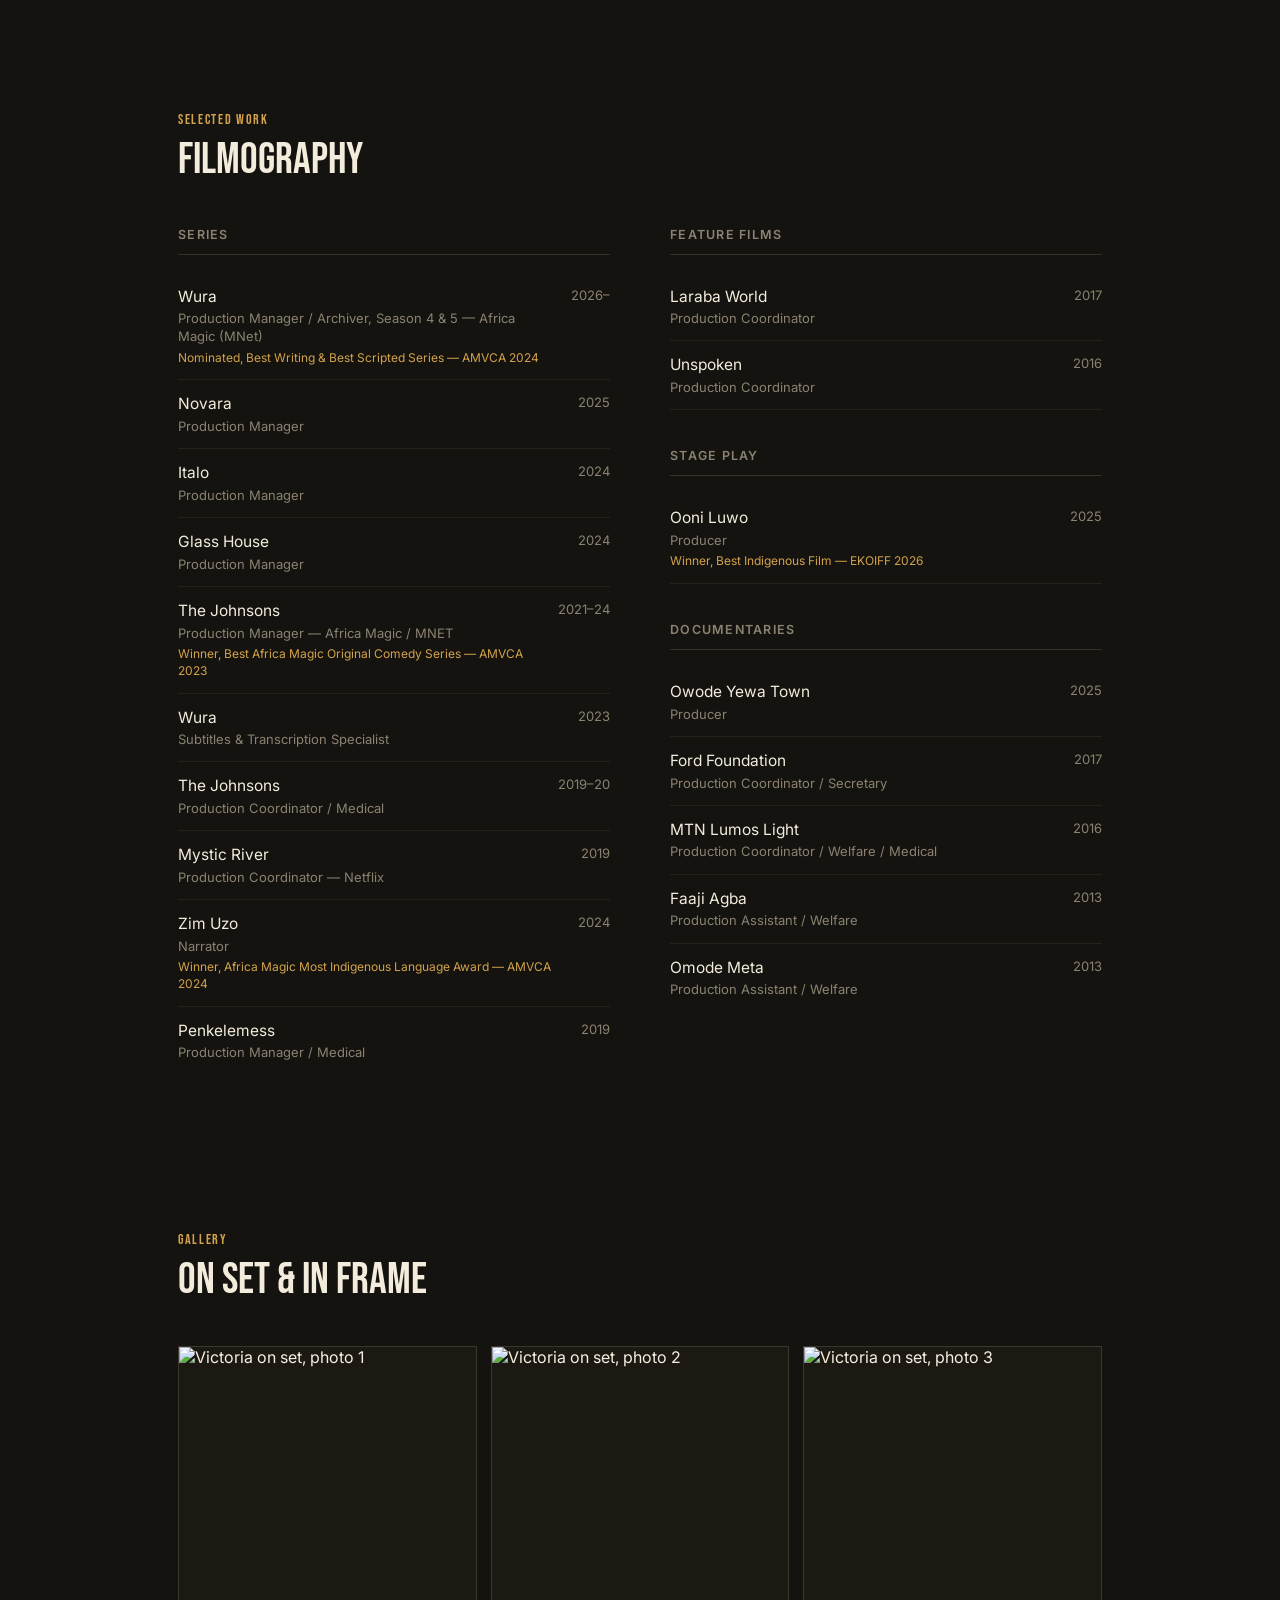
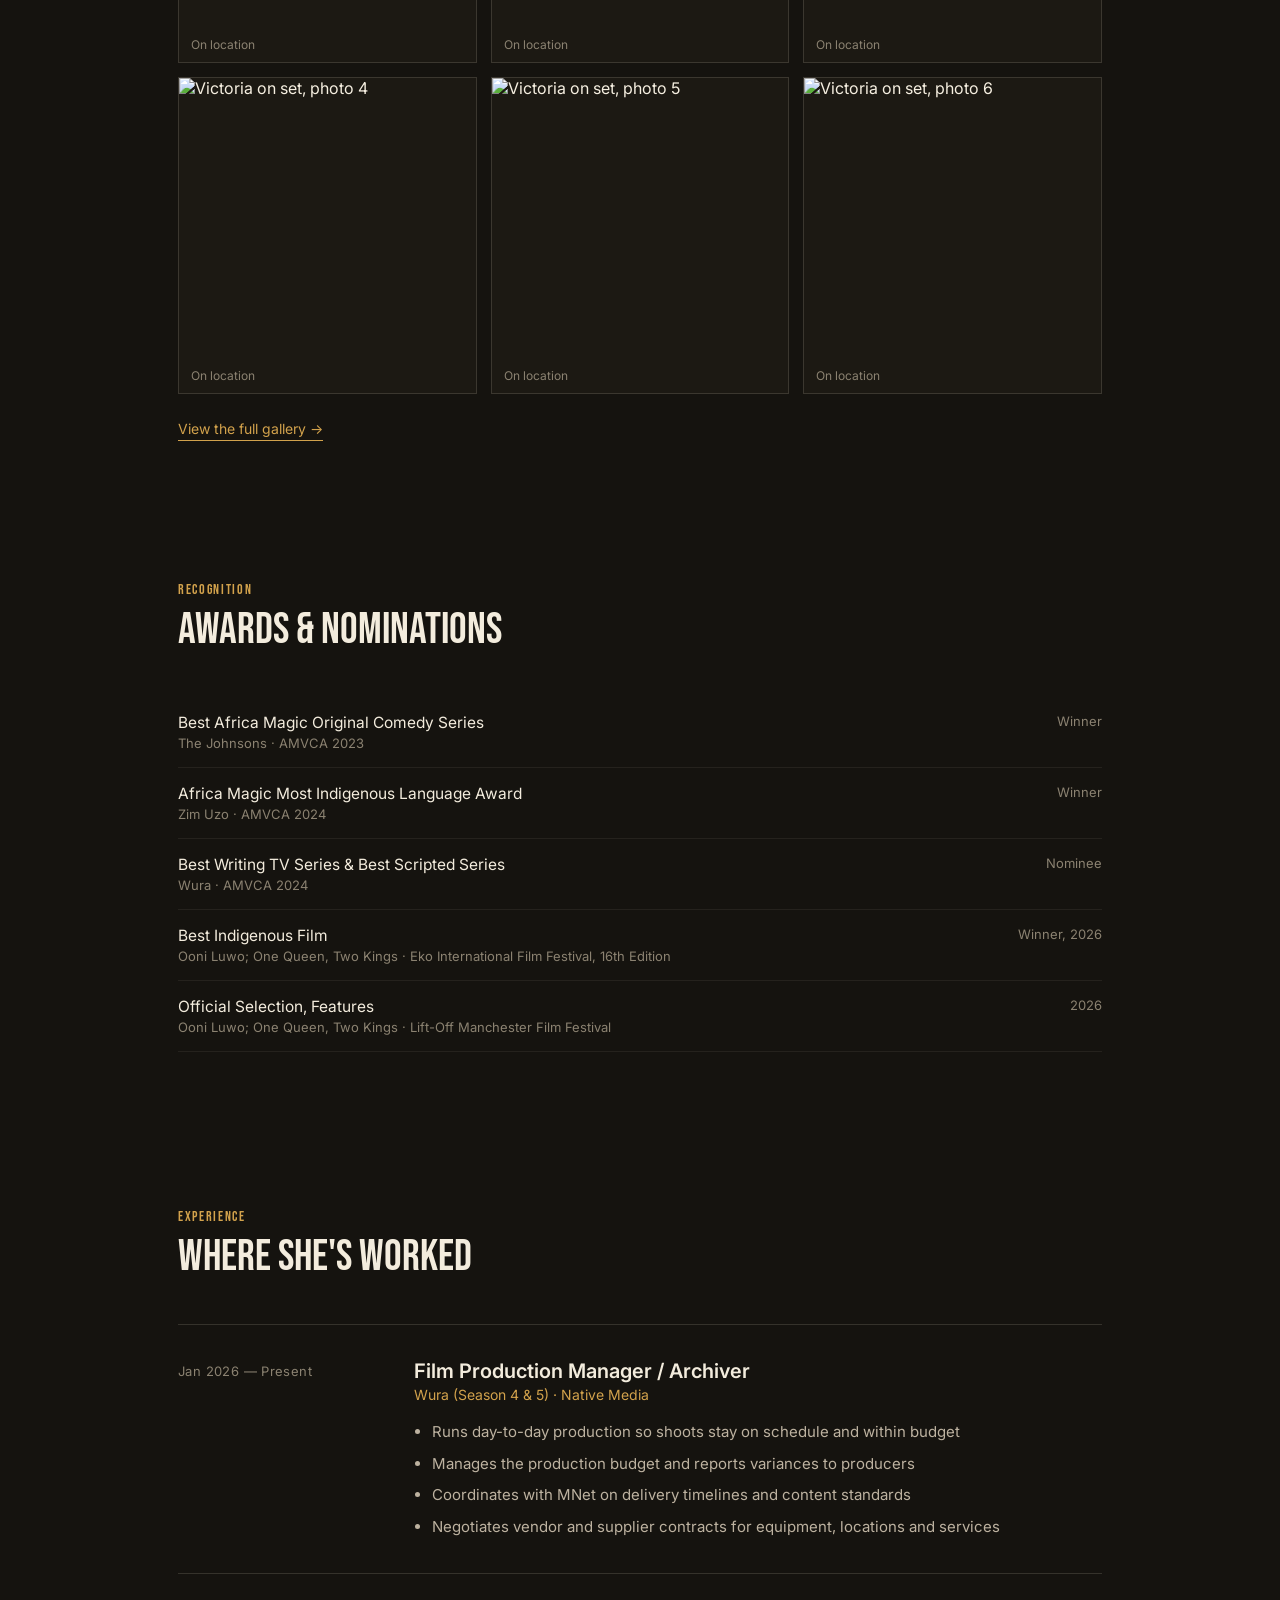
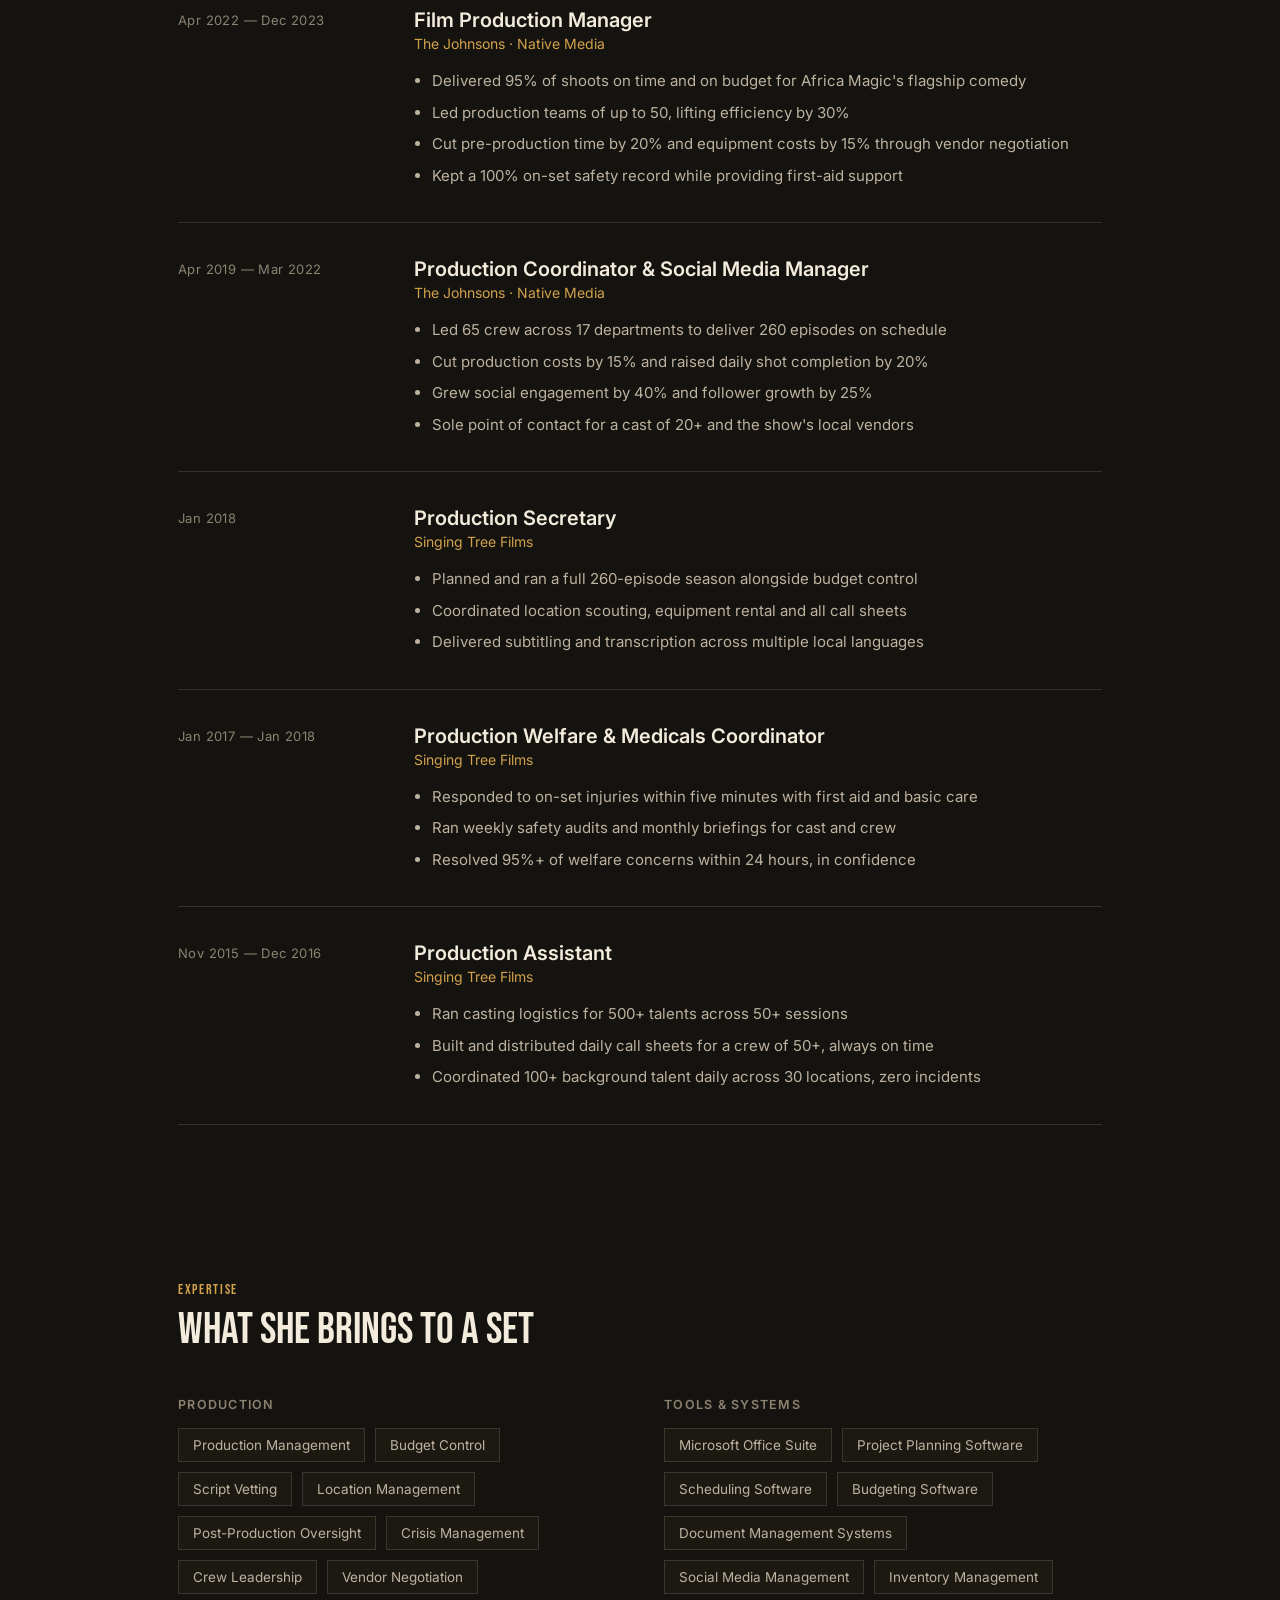
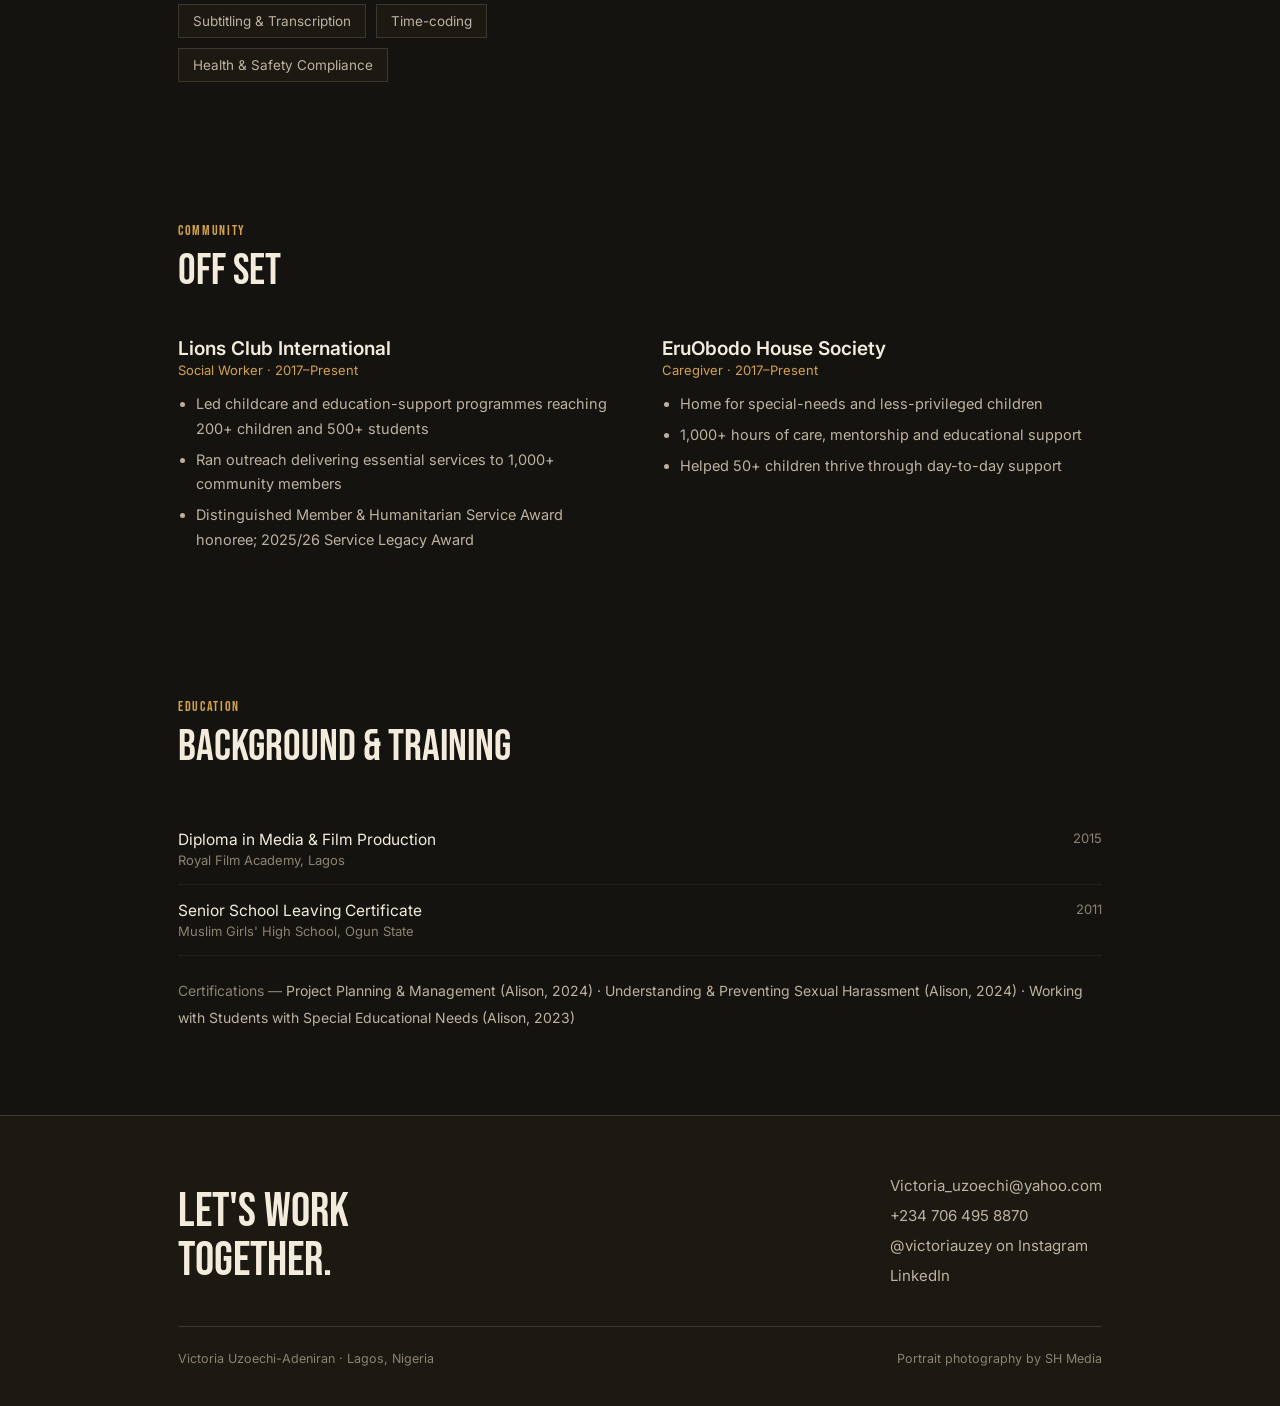
==== commit f3139b6c: "Add files via upload Updated with gallery page" ====
--- a/index.html
+++ b/index.html
@@ -7,244 +7,7 @@
 <link rel="preconnect" href="https://fonts.googleapis.com">
 <link rel="preconnect" href="https://fonts.gstatic.com" crossorigin>
 <link href="https://fonts.googleapis.com/css2?family=Bebas+Neue&family=Inter:ital,wght@0,400;0,500;0,600;0,700;1,400&display=swap" rel="stylesheet">
-<style>
-  :root{
-    --bg:#15130F;
-    --bg-alt:#1C1913;
-    --bg-raise:#221E17;
-    --ink:#F3ECDD;
-    --ink-dim:#BDB2A0;
-    --ink-faint:#8B8271;
-    --gold:#D2A24C;
-    --gold-soft:#8C7038;
-    --rust:#A9472E;
-    --hair:rgba(243,236,221,0.14);
-    --hair-soft:rgba(243,236,221,0.07);
-    --maxw:980px;
-    --font-display:'Bebas Neue', 'Arial Narrow', sans-serif;
-    --font-body:'Inter', -apple-system, BlinkMacSystemFont, sans-serif;
-  }
-  html{box-sizing:border-box; scroll-padding-top:env(safe-area-inset-top,0px);}
-  *,*::before,*::after{box-sizing:inherit;}
-  body{
-    margin:0;
-    background:var(--bg);
-    color:var(--ink);
-    font-family:var(--font-body);
-    -webkit-font-smoothing:antialiased;
-    padding-top:env(safe-area-inset-top,0px);
-    padding-bottom:env(safe-area-inset-bottom,0px);
-    overflow-x:hidden;
-  }
-  img{max-width:100%; display:block;}
-  a{color:inherit;}
-
-  .wrap{max-width:var(--maxw); margin:0 auto; padding:0 28px;}
-
-  /* ---------- Film-grain texture (subtle, static) ---------- */
-  .grain{
-    position:fixed; inset:0; pointer-events:none; z-index:1; opacity:0.05; mix-blend-mode:overlay;
-    background-image:url("data:image/svg+xml,%3Csvg xmlns='http://www.w3.org/2000/svg' width='120' height='120'%3E%3Cfilter id='n'%3E%3CfeTurbulence type='fractalNoise' baseFrequency='0.9' numOctaves='2' stitchTiles='stitch'/%3E%3C/filter%3E%3Crect width='100%25' height='100%25' filter='url(%23n)'/%3E%3C/svg%3E");
-  }
-
-  /* ---------- Nav / top strip ---------- */
-  .topstrip{
-    position:relative; z-index:5;
-    display:flex; justify-content:space-between; align-items:center;
-    padding:22px 28px; max-width:var(--maxw); margin:0 auto;
-    font-size:13px; letter-spacing:0.06em; color:var(--ink-faint);
-  }
-  .topstrip .mark{font-family:var(--font-display); font-size:20px; letter-spacing:0.04em; color:var(--ink);}
-  .topstrip nav{display:flex; gap:22px;}
-  .topstrip nav a{text-decoration:none; color:var(--ink-dim); transition:color .2s ease;}
-  .topstrip nav a:hover{color:var(--gold);}
-  @media (max-width:640px){ .topstrip nav{display:none;} }
-
-  /* ---------- Hero ---------- */
-  .hero{
-    position:relative; z-index:2;
-    max-width:var(--maxw); margin:0 auto;
-    padding:36px 28px 70px;
-    display:grid; grid-template-columns:1.15fr 0.85fr; gap:56px; align-items:end;
-  }
-  .hero-text .eyebrow{
-    font-family:var(--font-display); letter-spacing:0.14em; font-size:15px; color:var(--gold);
-    margin:0 0 18px;
-  }
-  .hero-text h1{
-    font-family:var(--font-display);
-    font-weight:400;
-    font-size:clamp(52px, 8.6vw, 96px);
-    line-height:0.94;
-    letter-spacing:0.005em;
-    margin:0 0 22px;
-    color:var(--ink);
-  }
-  .hero-text .role{
-    font-size:19px; color:var(--ink-dim); max-width:46ch; line-height:1.5; margin:0 0 30px;
-    font-weight:400;
-  }
-  .hero-links{display:flex; flex-wrap:wrap; gap:14px 22px; font-size:14px;}
-  .hero-links a{
-    text-decoration:none; color:var(--ink);
-    border-bottom:1px solid var(--hair);
-    padding-bottom:3px;
-    transition:border-color .2s ease, color .2s ease;
-  }
-  .hero-links a:hover{color:var(--gold); border-color:var(--gold);}
-
-  .hero-photo{position:relative;}
-  .hero-photo .frame{
-    position:relative;
-    border:1px solid var(--hair);
-    padding:10px;
-    background:var(--bg-alt);
-  }
-  .hero-photo img{width:100%; height:auto; display:block; filter:saturate(0.94) contrast(1.03);}
-  .hero-photo .cap{
-    display:flex; justify-content:space-between; font-size:11px; letter-spacing:0.05em;
-    color:var(--ink-faint); margin-top:10px; padding:0 2px;
-  }
-
-  @media (max-width:800px){
-    .hero{grid-template-columns:1fr; gap:34px; padding-top:14px;}
-    .hero-photo{max-width:320px; margin:0 auto;}
-  }
-
-  /* ---------- Stat strip ---------- */
-  .stats{
-    border-top:1px solid var(--hair); border-bottom:1px solid var(--hair);
-    background:var(--bg-alt);
-  }
-  .stats-inner{
-    max-width:var(--maxw); margin:0 auto; padding:34px 28px;
-    display:grid; grid-template-columns:repeat(4,1fr); gap:24px;
-  }
-  .stat b{
-    display:block; font-family:var(--font-display); font-weight:400;
-    font-size:clamp(34px,5vw,46px); color:var(--gold); line-height:1;
-  }
-  .stat span{display:block; margin-top:8px; font-size:12.5px; color:var(--ink-dim); line-height:1.4; max-width:20ch;}
-  @media (max-width:700px){ .stats-inner{grid-template-columns:repeat(2,1fr); row-gap:30px;} }
-
-  /* ---------- Section shell ---------- */
-  section{position:relative; z-index:2; padding:86px 0;}
-  section.tight{padding:70px 0;}
-  .section-head{margin-bottom:44px;}
-  .section-head .tag{
-    font-family:var(--font-display); font-size:14px; letter-spacing:0.12em; color:var(--gold);
-    margin:0 0 10px;
-  }
-  .section-head h2{
-    font-family:var(--font-display); font-weight:400; font-size:clamp(30px,4.4vw,44px);
-    margin:0; color:var(--ink); line-height:1.02;
-  }
-  .lede{font-size:17px; line-height:1.75; color:var(--ink-dim); max-width:62ch;}
-  .lede + .lede{margin-top:16px;}
-
-  /* ---------- Filmography ---------- */
-  .fg-groups{display:grid; grid-template-columns:1fr 1fr; gap:52px 60px;}
-  @media (max-width:760px){ .fg-groups{grid-template-columns:1fr;} }
-  .fg-group h3{
-    font-size:12.5px; letter-spacing:0.1em; text-transform:uppercase; color:var(--ink-faint);
-    margin:0 0 18px; font-weight:600; padding-bottom:12px; border-bottom:1px solid var(--hair);
-  }
-  .fg-item{
-    display:flex; justify-content:space-between; gap:18px;
-    padding:13px 0; border-bottom:1px solid var(--hair-soft);
-  }
-  .fg-item:last-child{border-bottom:none;}
-  .fg-title{font-size:15.5px; color:var(--ink); line-height:1.4;}
-  .fg-title .role{display:block; font-size:13px; color:var(--ink-faint); margin-top:2px;}
-  .fg-title .rec{display:block; font-size:12px; color:var(--gold); margin-top:4px;}
-  .fg-year{font-size:13px; color:var(--ink-faint); white-space:nowrap; padding-top:1px;}
-
-  /* ---------- Timeline ---------- */
-  .timeline{border-top:1px solid var(--hair);}
-  .tl-item{
-    display:grid; grid-template-columns:200px 1fr; gap:36px;
-    padding:34px 0; border-bottom:1px solid var(--hair);
-  }
-  @media (max-width:720px){ .tl-item{grid-template-columns:1fr; gap:10px;} }
-  .tl-when{font-size:13px; color:var(--ink-faint); letter-spacing:0.03em; padding-top:4px;}
-  .tl-role{font-size:20px; color:var(--ink); margin:0 0 3px; font-weight:600;}
-  .tl-org{font-size:14px; color:var(--gold); margin:0 0 16px;}
-  .tl-item ul{margin:0; padding:0 0 0 18px; color:var(--ink-dim); font-size:15px; line-height:1.7;}
-  .tl-item li{margin-bottom:6px;}
-  .tl-item li:last-child{margin-bottom:0;}
-
-  /* ---------- Expertise ---------- */
-  .exp-cols{display:grid; grid-template-columns:1fr 1fr; gap:48px;}
-  @media (max-width:700px){ .exp-cols{grid-template-columns:1fr; gap:36px;} }
-  .exp-cols h3{
-    font-size:12.5px; letter-spacing:0.1em; text-transform:uppercase; color:var(--ink-faint);
-    margin:0 0 16px; font-weight:600;
-  }
-  .pills{display:flex; flex-wrap:wrap; gap:10px;}
-  .pill{
-    border:1px solid var(--hair); color:var(--ink-dim); font-size:13.5px;
-    padding:8px 14px; background:var(--bg-alt);
-  }
-
-  /* ---------- Community ---------- */
-  .comm-grid{display:grid; grid-template-columns:1fr 1fr; gap:44px;}
-  @media (max-width:700px){ .comm-grid{grid-template-columns:1fr;} }
-  .comm-card h3{font-size:19px; color:var(--ink); margin:0 0 2px; font-weight:600;}
-  .comm-card .since{font-size:13px; color:var(--gold); margin:0 0 14px;}
-  .comm-card ul{margin:0; padding:0 0 0 18px; color:var(--ink-dim); font-size:14.5px; line-height:1.7;}
-  .comm-card li{margin-bottom:6px;}
-
-  /* ---------- Education ---------- */
-  .edu-row{display:flex; justify-content:space-between; gap:20px; padding:16px 0; border-bottom:1px solid var(--hair-soft);}
-  .edu-row:first-child{border-top:1px solid var(--hair-soft);}
-  .edu-row .what{font-size:15.5px; color:var(--ink);}
-  .edu-row .where{font-size:13px; color:var(--ink-faint); margin-top:3px;}
-  .edu-row .when{font-size:13px; color:var(--ink-faint); white-space:nowrap;}
-  .training-list{margin-top:22px; font-size:14px; color:var(--ink-dim); line-height:1.9;}
-  .training-list span{color:var(--ink-faint);}
-
-  /* ---------- Gallery ---------- */
-  .gallery-grid{
-    display:grid; grid-template-columns:repeat(3, 1fr); gap:14px;
-  }
-  .gallery-grid figure{margin:0; border:1px solid var(--hair); background:var(--bg-alt); overflow:hidden;}
-  .gallery-grid img{width:100%; height:280px; object-fit:cover; display:block; filter:saturate(0.94) contrast(1.03); transition:transform .4s ease;}
-  .gallery-grid figure:hover img{transform:scale(1.04);}
-  .gallery-grid figcaption{padding:10px 12px; font-size:12px; color:var(--ink-faint);}
-  @media (max-width:760px){ .gallery-grid{grid-template-columns:repeat(2,1fr);} .gallery-grid img{height:200px;} }
-  @media (max-width:460px){ .gallery-grid{grid-template-columns:1fr;} }
-
-  /* ---------- Footer ---------- */
-  footer{
-    border-top:1px solid var(--hair); padding:60px 0 40px;
-    background:var(--bg-alt);
-  }
-  .foot-inner{max-width:var(--maxw); margin:0 auto; padding:0 28px;}
-  .foot-top{
-    display:flex; justify-content:space-between; align-items:flex-end; gap:30px; flex-wrap:wrap;
-    margin-bottom:40px;
-  }
-  .foot-top h2{
-    font-family:var(--font-display); font-weight:400; font-size:clamp(30px,5vw,48px);
-    margin:0; max-width:14ch; line-height:1.02;
-  }
-  .foot-cta{display:flex; flex-direction:column; gap:10px; font-size:15px;}
-  .foot-cta a{text-decoration:none; color:var(--ink-dim); border-bottom:1px solid transparent; transition:color .2s ease, border-color .2s ease;}
-  .foot-cta a:hover{color:var(--gold); border-color:var(--gold);}
-  .foot-bottom{
-    display:flex; justify-content:space-between; flex-wrap:wrap; gap:10px;
-    font-size:12.5px; color:var(--ink-faint); border-top:1px solid var(--hair); padding-top:24px;
-  }
-
-  ::selection{background:var(--gold); color:#15130F;}
-  a:focus-visible, button:focus-visible{outline:2px solid var(--gold); outline-offset:3px;}
-  @media (prefers-reduced-motion:no-preference){
-    .hero-text h1, .hero-photo{ animation:rise .7s ease both; }
-    .hero-text .role, .hero-links{ animation:rise .7s ease both .12s; }
-    .hero-photo{ animation-delay:.05s; }
-    @keyframes rise{ from{opacity:0; transform:translateY(14px);} to{opacity:1; transform:translateY(0);} }
-  }
-</style>
+<link rel="stylesheet" href="styles.css">
 </head>
 <body>
 <div class="grain"></div>
@@ -253,7 +16,7 @@
   <div class="mark">V. UZOECHI-ADENIRAN</div>
   <nav>
     <a href="#work">Work</a>
-    <a href="#gallery">Gallery</a>
+    <a href="gallery.html">Gallery</a>
     <a href="#awards">Awards</a>
     <a href="#experience">Experience</a>
     <a href="#expertise">Expertise</a>
@@ -355,9 +118,10 @@
       <figure><img src="images/gallery-2.jpeg" alt="Victoria on set, photo 2"><figcaption>On location</figcaption></figure>
       <figure><img src="images/gallery-3.jpeg" alt="Victoria on set, photo 3"><figcaption>On location</figcaption></figure>
       <figure><img src="images/gallery-4.jpeg" alt="Victoria on set, photo 4"><figcaption>On location</figcaption></figure>
-      <figure><img src="images/gallery-5.jpeg" alt="Victoria on set, photo 5"><figcaption>On location</figcaption></figure>
-      <figure><img src="images/gallery-6.jpeg" alt="Victoria on set, photo 6"><figcaption>On location</figcaption></figure>
-    </div>
+      <figure id="gallery-slot-5"><img src="images/gallery-5.jpeg" alt="Victoria on set, photo 5"><figcaption>On location</figcaption></figure>
+      <figure id="gallery-slot-6"><img src="images/gallery-6.jpeg" alt="Victoria on set, photo 6"><figcaption>On location</figcaption></figure>
+    </div>
+    <a class="gallery-cta" href="gallery.html">View the full gallery &rarr;</a>
   </div>
 </section>
 
@@ -587,5 +351,27 @@
   </div>
 </footer>
 
+<script src="gallery-data.js"></script>
+<script>
+(function(){
+  // First 4 gallery photos on the homepage always stay the same
+  // (gallery-1..4.jpeg, hardcoded above). The last 2 slots pick 2 different
+  // photos at random, from everything AFTER the first 4 in gallery-data.js,
+  // on every reload. The full gallery page (gallery.html) shows all of them.
+  var all = window.GALLERY_IMAGES || [];
+  var pool = all.slice(4); // everything after the first 4 fixed photos
+
+  for (var i = pool.length - 1; i > 0; i--) {
+    var j = Math.floor(Math.random() * (i + 1));
+    var t = pool[i]; pool[i] = pool[j]; pool[j] = t;
+  }
+  var picks = pool.slice(0, 2);
+
+  var slot5 = document.getElementById('gallery-slot-5');
+  var slot6 = document.getElementById('gallery-slot-6');
+  if (slot5 && picks[0]) slot5.querySelector('img').src = picks[0];
+  if (slot6 && picks[1]) slot6.querySelector('img').src = picks[1];
+})();
+</script>
 </body>
 </html>
--- a/styles.css
+++ b/styles.css
@@ -0,0 +1,289 @@
+:root{
+    --bg:#15130F;
+    --bg-alt:#1C1913;
+    --bg-raise:#221E17;
+    --ink:#F3ECDD;
+    --ink-dim:#BDB2A0;
+    --ink-faint:#8B8271;
+    --gold:#D2A24C;
+    --gold-soft:#8C7038;
+    --rust:#A9472E;
+    --hair:rgba(243,236,221,0.14);
+    --hair-soft:rgba(243,236,221,0.07);
+    --maxw:980px;
+    --font-display:'Bebas Neue', 'Arial Narrow', sans-serif;
+    --font-body:'Inter', -apple-system, BlinkMacSystemFont, sans-serif;
+  }
+  html{box-sizing:border-box; scroll-padding-top:env(safe-area-inset-top,0px);}
+  *,*::before,*::after{box-sizing:inherit;}
+  body{
+    margin:0;
+    background:var(--bg);
+    color:var(--ink);
+    font-family:var(--font-body);
+    -webkit-font-smoothing:antialiased;
+    padding-top:env(safe-area-inset-top,0px);
+    padding-bottom:env(safe-area-inset-bottom,0px);
+    overflow-x:hidden;
+  }
+  img{max-width:100%; display:block;}
+  a{color:inherit;}
+
+  .wrap{max-width:var(--maxw); margin:0 auto; padding:0 28px;}
+
+  /* ---------- Film-grain texture (subtle, static) ---------- */
+  .grain{
+    position:fixed; inset:0; pointer-events:none; z-index:1; opacity:0.05; mix-blend-mode:overlay;
+    background-image:url("data:image/svg+xml,%3Csvg xmlns='http://www.w3.org/2000/svg' width='120' height='120'%3E%3Cfilter id='n'%3E%3CfeTurbulence type='fractalNoise' baseFrequency='0.9' numOctaves='2' stitchTiles='stitch'/%3E%3C/filter%3E%3Crect width='100%25' height='100%25' filter='url(%23n)'/%3E%3C/svg%3E");
+  }
+
+  /* ---------- Nav / top strip ---------- */
+  .topstrip{
+    position:relative; z-index:5;
+    display:flex; justify-content:space-between; align-items:center;
+    padding:22px 28px; max-width:var(--maxw); margin:0 auto;
+    font-size:13px; letter-spacing:0.06em; color:var(--ink-faint);
+  }
+  .topstrip .mark{font-family:var(--font-display); font-size:20px; letter-spacing:0.04em; color:var(--ink);}
+  .topstrip nav{display:flex; gap:22px;}
+  .topstrip nav a{text-decoration:none; color:var(--ink-dim); transition:color .2s ease;}
+  .topstrip nav a:hover{color:var(--gold);}
+  @media (max-width:640px){ .topstrip nav{display:none;} }
+
+  /* ---------- Hero ---------- */
+  .hero{
+    position:relative; z-index:2;
+    max-width:var(--maxw); margin:0 auto;
+    padding:36px 28px 70px;
+    display:grid; grid-template-columns:1.15fr 0.85fr; gap:56px; align-items:end;
+  }
+  .hero-text .eyebrow{
+    font-family:var(--font-display); letter-spacing:0.14em; font-size:15px; color:var(--gold);
+    margin:0 0 18px;
+  }
+  .hero-text h1{
+    font-family:var(--font-display);
+    font-weight:400;
+    font-size:clamp(52px, 8.6vw, 96px);
+    line-height:0.94;
+    letter-spacing:0.005em;
+    margin:0 0 22px;
+    color:var(--ink);
+  }
+  .hero-text .role{
+    font-size:19px; color:var(--ink-dim); max-width:46ch; line-height:1.5; margin:0 0 30px;
+    font-weight:400;
+  }
+  .hero-links{display:flex; flex-wrap:wrap; gap:14px 22px; font-size:14px;}
+  .hero-links a{
+    text-decoration:none; color:var(--ink);
+    border-bottom:1px solid var(--hair);
+    padding-bottom:3px;
+    transition:border-color .2s ease, color .2s ease;
+  }
+  .hero-links a:hover{color:var(--gold); border-color:var(--gold);}
+
+  .hero-photo{position:relative;}
+  .hero-photo .frame{
+    position:relative;
+    border:1px solid var(--hair);
+    padding:10px;
+    background:var(--bg-alt);
+  }
+  .hero-photo img{width:100%; height:auto; display:block; filter:saturate(0.94) contrast(1.03);}
+  .hero-photo .cap{
+    display:flex; justify-content:space-between; font-size:11px; letter-spacing:0.05em;
+    color:var(--ink-faint); margin-top:10px; padding:0 2px;
+  }
+
+  @media (max-width:800px){
+    .hero{grid-template-columns:1fr; gap:34px; padding-top:14px;}
+    .hero-photo{max-width:320px; margin:0 auto;}
+  }
+
+  /* ---------- Stat strip ---------- */
+  .stats{
+    border-top:1px solid var(--hair); border-bottom:1px solid var(--hair);
+    background:var(--bg-alt);
+  }
+  .stats-inner{
+    max-width:var(--maxw); margin:0 auto; padding:34px 28px;
+    display:grid; grid-template-columns:repeat(4,1fr); gap:24px;
+  }
+  .stat b{
+    display:block; font-family:var(--font-display); font-weight:400;
+    font-size:clamp(34px,5vw,46px); color:var(--gold); line-height:1;
+  }
+  .stat span{display:block; margin-top:8px; font-size:12.5px; color:var(--ink-dim); line-height:1.4; max-width:20ch;}
+  @media (max-width:700px){ .stats-inner{grid-template-columns:repeat(2,1fr); row-gap:30px;} }
+
+  /* ---------- Section shell ---------- */
+  section{position:relative; z-index:2; padding:86px 0;}
+  section.tight{padding:70px 0;}
+  .section-head{margin-bottom:44px;}
+  .section-head .tag{
+    font-family:var(--font-display); font-size:14px; letter-spacing:0.12em; color:var(--gold);
+    margin:0 0 10px;
+  }
+  .section-head h2{
+    font-family:var(--font-display); font-weight:400; font-size:clamp(30px,4.4vw,44px);
+    margin:0; color:var(--ink); line-height:1.02;
+  }
+  .lede{font-size:17px; line-height:1.75; color:var(--ink-dim); max-width:62ch;}
+  .lede + .lede{margin-top:16px;}
+
+  /* ---------- Filmography ---------- */
+  .fg-groups{display:grid; grid-template-columns:1fr 1fr; gap:52px 60px;}
+  @media (max-width:760px){ .fg-groups{grid-template-columns:1fr;} }
+  .fg-group h3{
+    font-size:12.5px; letter-spacing:0.1em; text-transform:uppercase; color:var(--ink-faint);
+    margin:0 0 18px; font-weight:600; padding-bottom:12px; border-bottom:1px solid var(--hair);
+  }
+  .fg-item{
+    display:flex; justify-content:space-between; gap:18px;
+    padding:13px 0; border-bottom:1px solid var(--hair-soft);
+  }
+  .fg-item:last-child{border-bottom:none;}
+  .fg-title{font-size:15.5px; color:var(--ink); line-height:1.4;}
+  .fg-title .role{display:block; font-size:13px; color:var(--ink-faint); margin-top:2px;}
+  .fg-title .rec{display:block; font-size:12px; color:var(--gold); margin-top:4px;}
+  .fg-year{font-size:13px; color:var(--ink-faint); white-space:nowrap; padding-top:1px;}
+
+  /* ---------- Timeline ---------- */
+  .timeline{border-top:1px solid var(--hair);}
+  .tl-item{
+    display:grid; grid-template-columns:200px 1fr; gap:36px;
+    padding:34px 0; border-bottom:1px solid var(--hair);
+  }
+  @media (max-width:720px){ .tl-item{grid-template-columns:1fr; gap:10px;} }
+  .tl-when{font-size:13px; color:var(--ink-faint); letter-spacing:0.03em; padding-top:4px;}
+  .tl-role{font-size:20px; color:var(--ink); margin:0 0 3px; font-weight:600;}
+  .tl-org{font-size:14px; color:var(--gold); margin:0 0 16px;}
+  .tl-item ul{margin:0; padding:0 0 0 18px; color:var(--ink-dim); font-size:15px; line-height:1.7;}
+  .tl-item li{margin-bottom:6px;}
+  .tl-item li:last-child{margin-bottom:0;}
+
+  /* ---------- Expertise ---------- */
+  .exp-cols{display:grid; grid-template-columns:1fr 1fr; gap:48px;}
+  @media (max-width:700px){ .exp-cols{grid-template-columns:1fr; gap:36px;} }
+  .exp-cols h3{
+    font-size:12.5px; letter-spacing:0.1em; text-transform:uppercase; color:var(--ink-faint);
+    margin:0 0 16px; font-weight:600;
+  }
+  .pills{display:flex; flex-wrap:wrap; gap:10px;}
+  .pill{
+    border:1px solid var(--hair); color:var(--ink-dim); font-size:13.5px;
+    padding:8px 14px; background:var(--bg-alt);
+  }
+
+  /* ---------- Community ---------- */
+  .comm-grid{display:grid; grid-template-columns:1fr 1fr; gap:44px;}
+  @media (max-width:700px){ .comm-grid{grid-template-columns:1fr;} }
+  .comm-card h3{font-size:19px; color:var(--ink); margin:0 0 2px; font-weight:600;}
+  .comm-card .since{font-size:13px; color:var(--gold); margin:0 0 14px;}
+  .comm-card ul{margin:0; padding:0 0 0 18px; color:var(--ink-dim); font-size:14.5px; line-height:1.7;}
+  .comm-card li{margin-bottom:6px;}
+
+  /* ---------- Education ---------- */
+  .edu-row{display:flex; justify-content:space-between; gap:20px; padding:16px 0; border-bottom:1px solid var(--hair-soft);}
+  .edu-row:first-child{border-top:1px solid var(--hair-soft);}
+  .edu-row .what{font-size:15.5px; color:var(--ink);}
+  .edu-row .where{font-size:13px; color:var(--ink-faint); margin-top:3px;}
+  .edu-row .when{font-size:13px; color:var(--ink-faint); white-space:nowrap;}
+  .training-list{margin-top:22px; font-size:14px; color:var(--ink-dim); line-height:1.9;}
+  .training-list span{color:var(--ink-faint);}
+
+  /* ---------- Gallery ---------- */
+  .gallery-grid{
+    display:grid; grid-template-columns:repeat(3, 1fr); gap:14px;
+  }
+  .gallery-grid figure{margin:0; border:1px solid var(--hair); background:var(--bg-alt); overflow:hidden;}
+  .gallery-grid img{width:100%; height:280px; object-fit:cover; display:block; filter:saturate(0.94) contrast(1.03); transition:transform .4s ease;}
+  .gallery-grid figure:hover img{transform:scale(1.04);}
+  .gallery-grid figcaption{padding:10px 12px; font-size:12px; color:var(--ink-faint);}
+  @media (max-width:760px){ .gallery-grid{grid-template-columns:repeat(2,1fr);} .gallery-grid img{height:200px;} }
+  @media (max-width:460px){ .gallery-grid{grid-template-columns:1fr;} }
+
+  /* ---------- Footer ---------- */
+  footer{
+    border-top:1px solid var(--hair); padding:60px 0 40px;
+    background:var(--bg-alt);
+  }
+  .foot-inner{max-width:var(--maxw); margin:0 auto; padding:0 28px;}
+  .foot-top{
+    display:flex; justify-content:space-between; align-items:flex-end; gap:30px; flex-wrap:wrap;
+    margin-bottom:40px;
+  }
+  .foot-top h2{
+    font-family:var(--font-display); font-weight:400; font-size:clamp(30px,5vw,48px);
+    margin:0; max-width:14ch; line-height:1.02;
+  }
+  .foot-cta{display:flex; flex-direction:column; gap:10px; font-size:15px;}
+  .foot-cta a{text-decoration:none; color:var(--ink-dim); border-bottom:1px solid transparent; transition:color .2s ease, border-color .2s ease;}
+  .foot-cta a:hover{color:var(--gold); border-color:var(--gold);}
+  .foot-bottom{
+    display:flex; justify-content:space-between; flex-wrap:wrap; gap:10px;
+    font-size:12.5px; color:var(--ink-faint); border-top:1px solid var(--hair); padding-top:24px;
+  }
+
+  ::selection{background:var(--gold); color:#15130F;}
+  a:focus-visible, button:focus-visible{outline:2px solid var(--gold); outline-offset:3px;}
+  @media (prefers-reduced-motion:no-preference){
+    .hero-text h1, .hero-photo{ animation:rise .7s ease both; }
+    .hero-text .role, .hero-links{ animation:rise .7s ease both .12s; }
+    .hero-photo{ animation-delay:.05s; }
+    @keyframes rise{ from{opacity:0; transform:translateY(14px);} to{opacity:1; transform:translateY(0);} }
+  }
+
+
+  /* ---------- Gallery CTA ---------- */
+  .tag, .eyebrow{
+    font-family:var(--font-display); font-size:14px; letter-spacing:0.12em; color:var(--gold);
+    margin:0 0 10px;
+  }
+  .gallery-cta{
+    display:inline-block; margin-top:26px; font-size:14px; color:var(--gold);
+    text-decoration:none; border-bottom:1px solid var(--gold); padding-bottom:3px;
+    transition:color .2s ease, border-color .2s ease;
+  }
+  .gallery-cta:hover{color:var(--ink); border-color:var(--ink);}
+
+  /* ---------- Full gallery page ---------- */
+  .gallery-page-head{padding:70px 0 10px;}
+  .gallery-page-head .back{
+    display:inline-block; font-size:13px; color:var(--ink-faint); text-decoration:none;
+    margin-bottom:26px; border-bottom:1px solid transparent; transition:color .2s ease, border-color .2s ease;
+  }
+  .gallery-page-head .back:hover{color:var(--gold); border-color:var(--gold);}
+  .gallery-grid.full{grid-template-columns:repeat(4, 1fr);}
+  .gallery-grid figure{cursor:pointer;}
+  @media (max-width:900px){ .gallery-grid.full{grid-template-columns:repeat(3, 1fr);} }
+  @media (max-width:640px){ .gallery-grid.full{grid-template-columns:repeat(2, 1fr);} }
+  .gallery-empty{color:var(--ink-faint); font-size:14px;}
+
+  /* ---------- Lightbox ---------- */
+  .lightbox-overlay{
+    position:fixed; inset:0; background:rgba(10,9,7,0.94); z-index:50;
+    display:none; align-items:center; justify-content:center; padding:24px;
+  }
+  .lightbox-overlay.open{display:flex;}
+  .lightbox-overlay img{
+    max-width:90vw; max-height:80vh; border:1px solid var(--hair); background:var(--bg-alt);
+  }
+  .lightbox-close, .lightbox-nav{
+    position:fixed; background:none; border:1px solid var(--hair); color:var(--ink);
+    font-family:var(--font-body); font-size:20px; line-height:1; cursor:pointer;
+    padding:10px 15px; transition:border-color .2s ease, color .2s ease;
+  }
+  .lightbox-close:hover, .lightbox-nav:hover{border-color:var(--gold); color:var(--gold);}
+  .lightbox-close{top:24px; right:24px;}
+  .lightbox-prev{left:24px; top:50%; transform:translateY(-50%);}
+  .lightbox-next{right:24px; top:50%; transform:translateY(-50%);}
+  .lightbox-count{
+    position:fixed; bottom:24px; left:50%; transform:translateX(-50%);
+    font-size:12.5px; color:var(--ink-faint); letter-spacing:0.04em;
+  }
+  @media (max-width:640px){
+    .lightbox-prev,.lightbox-next{padding:8px 12px; font-size:16px;}
+    .lightbox-close{padding:8px 12px;}
+  }
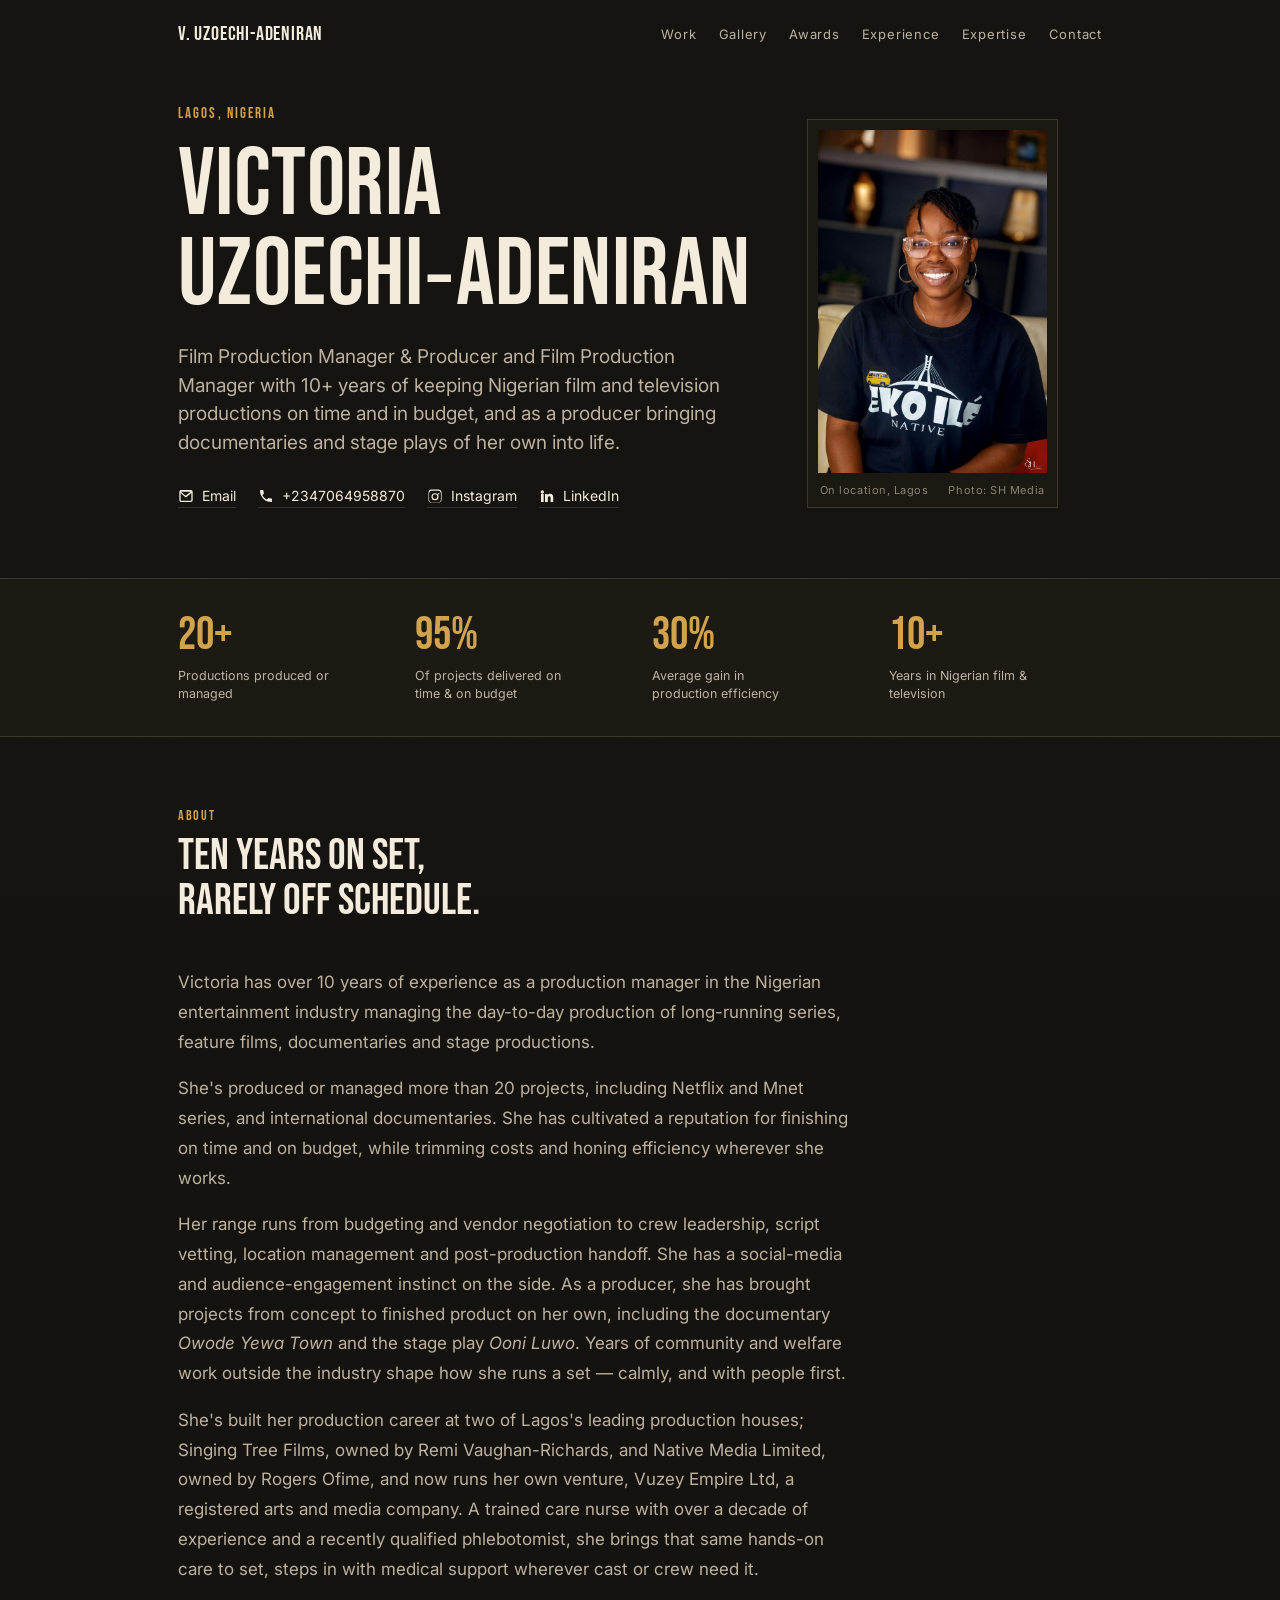
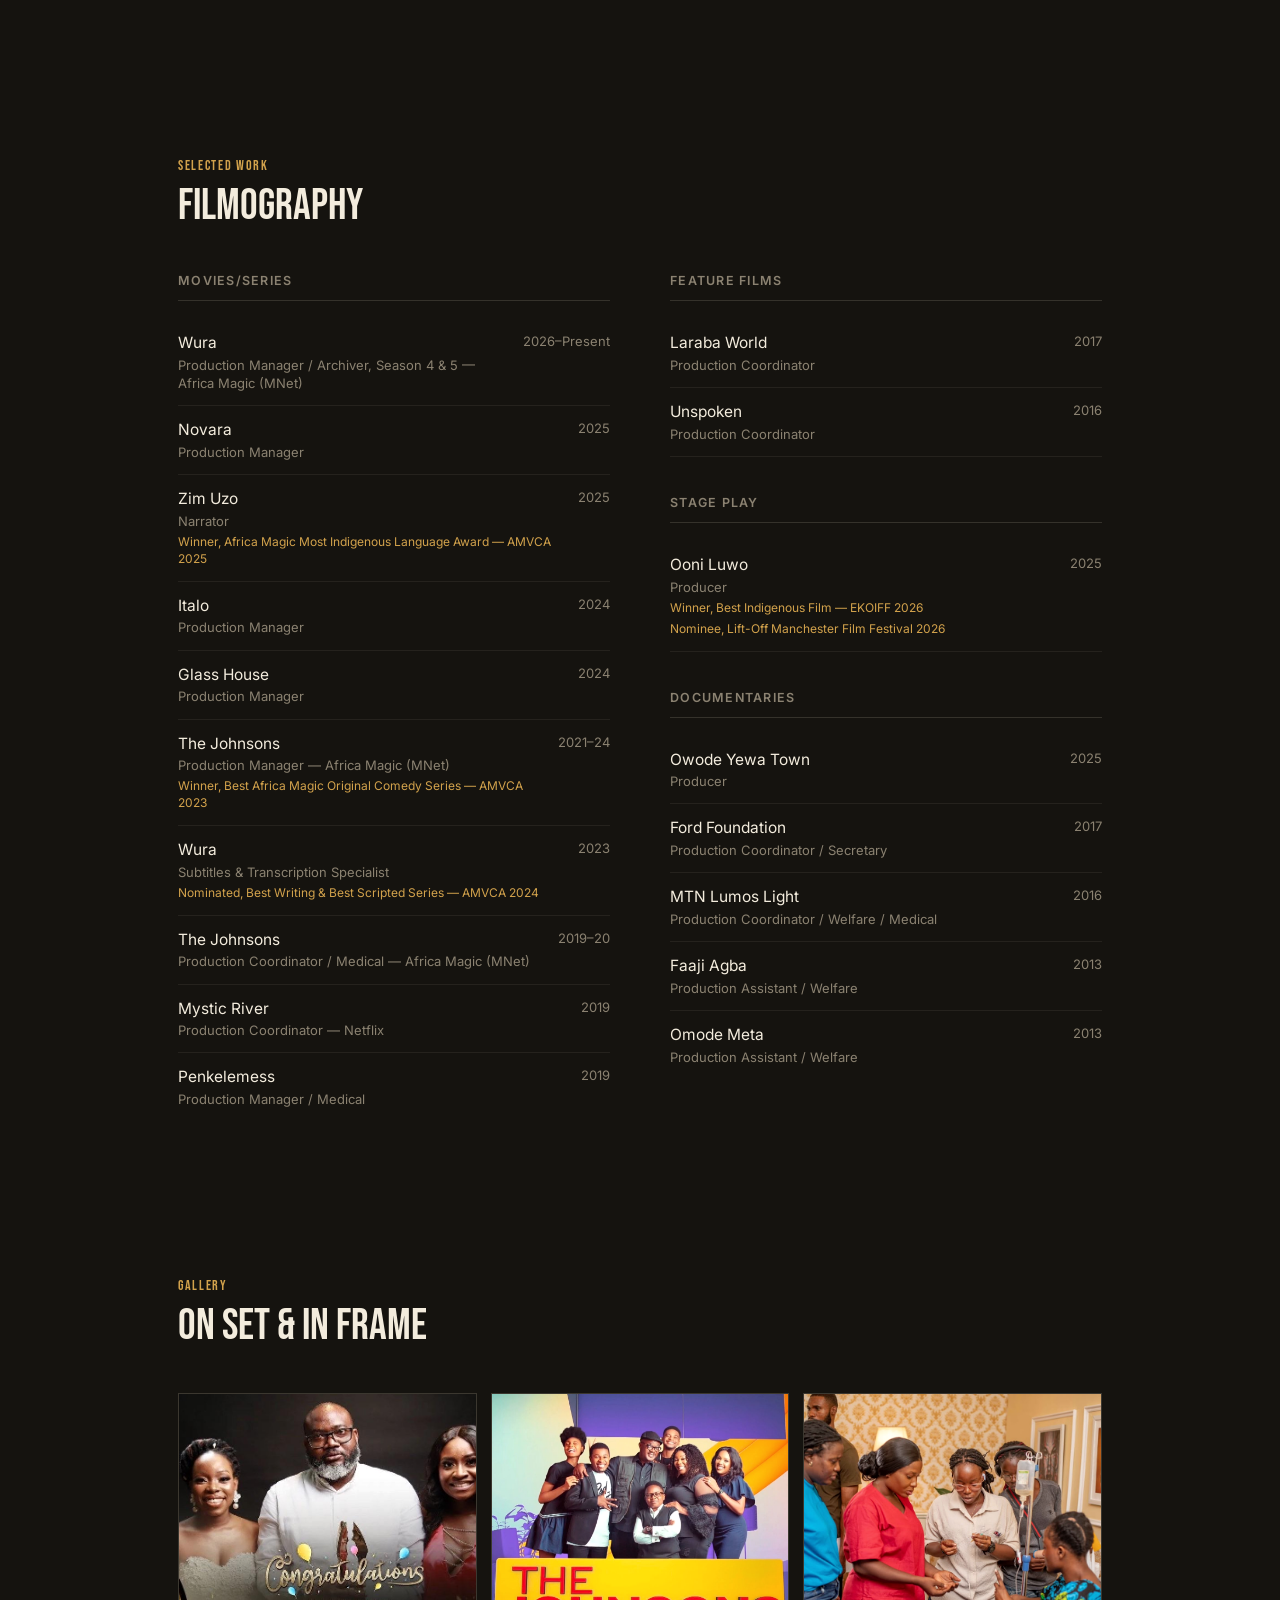
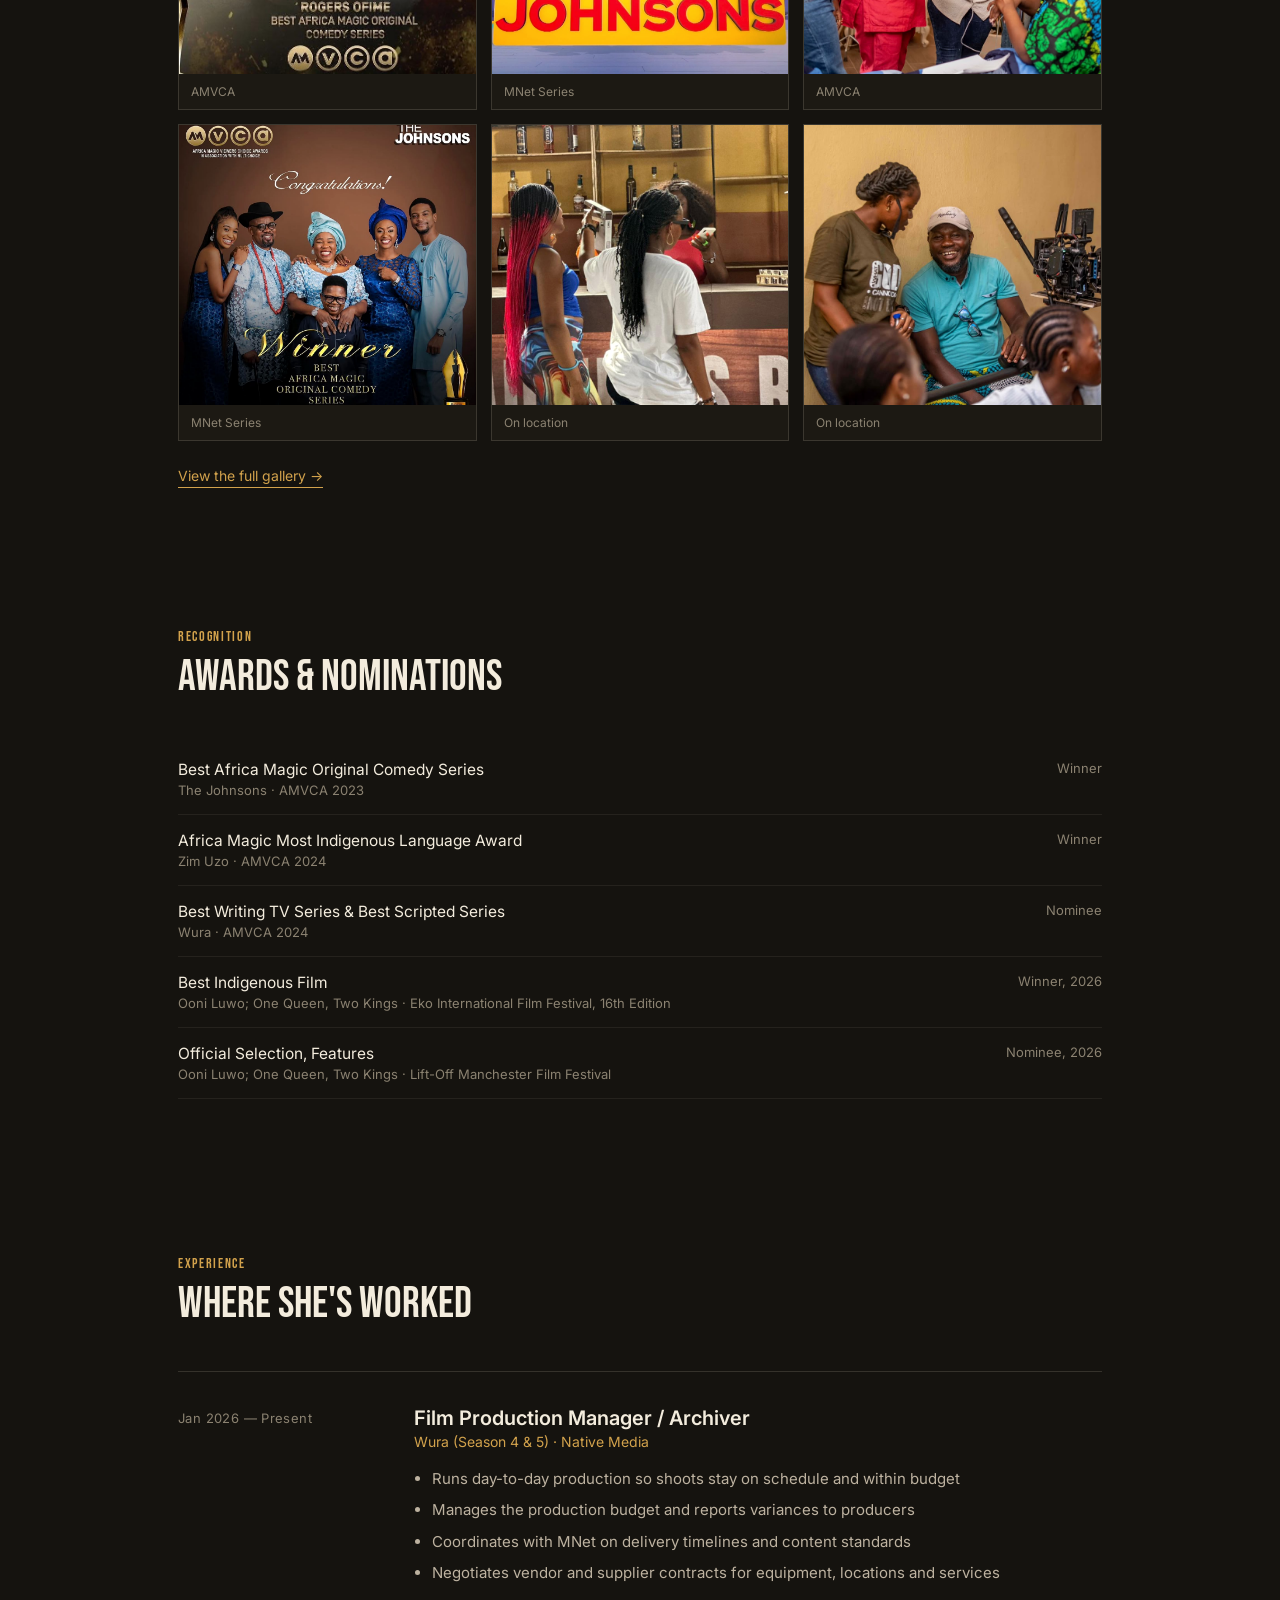
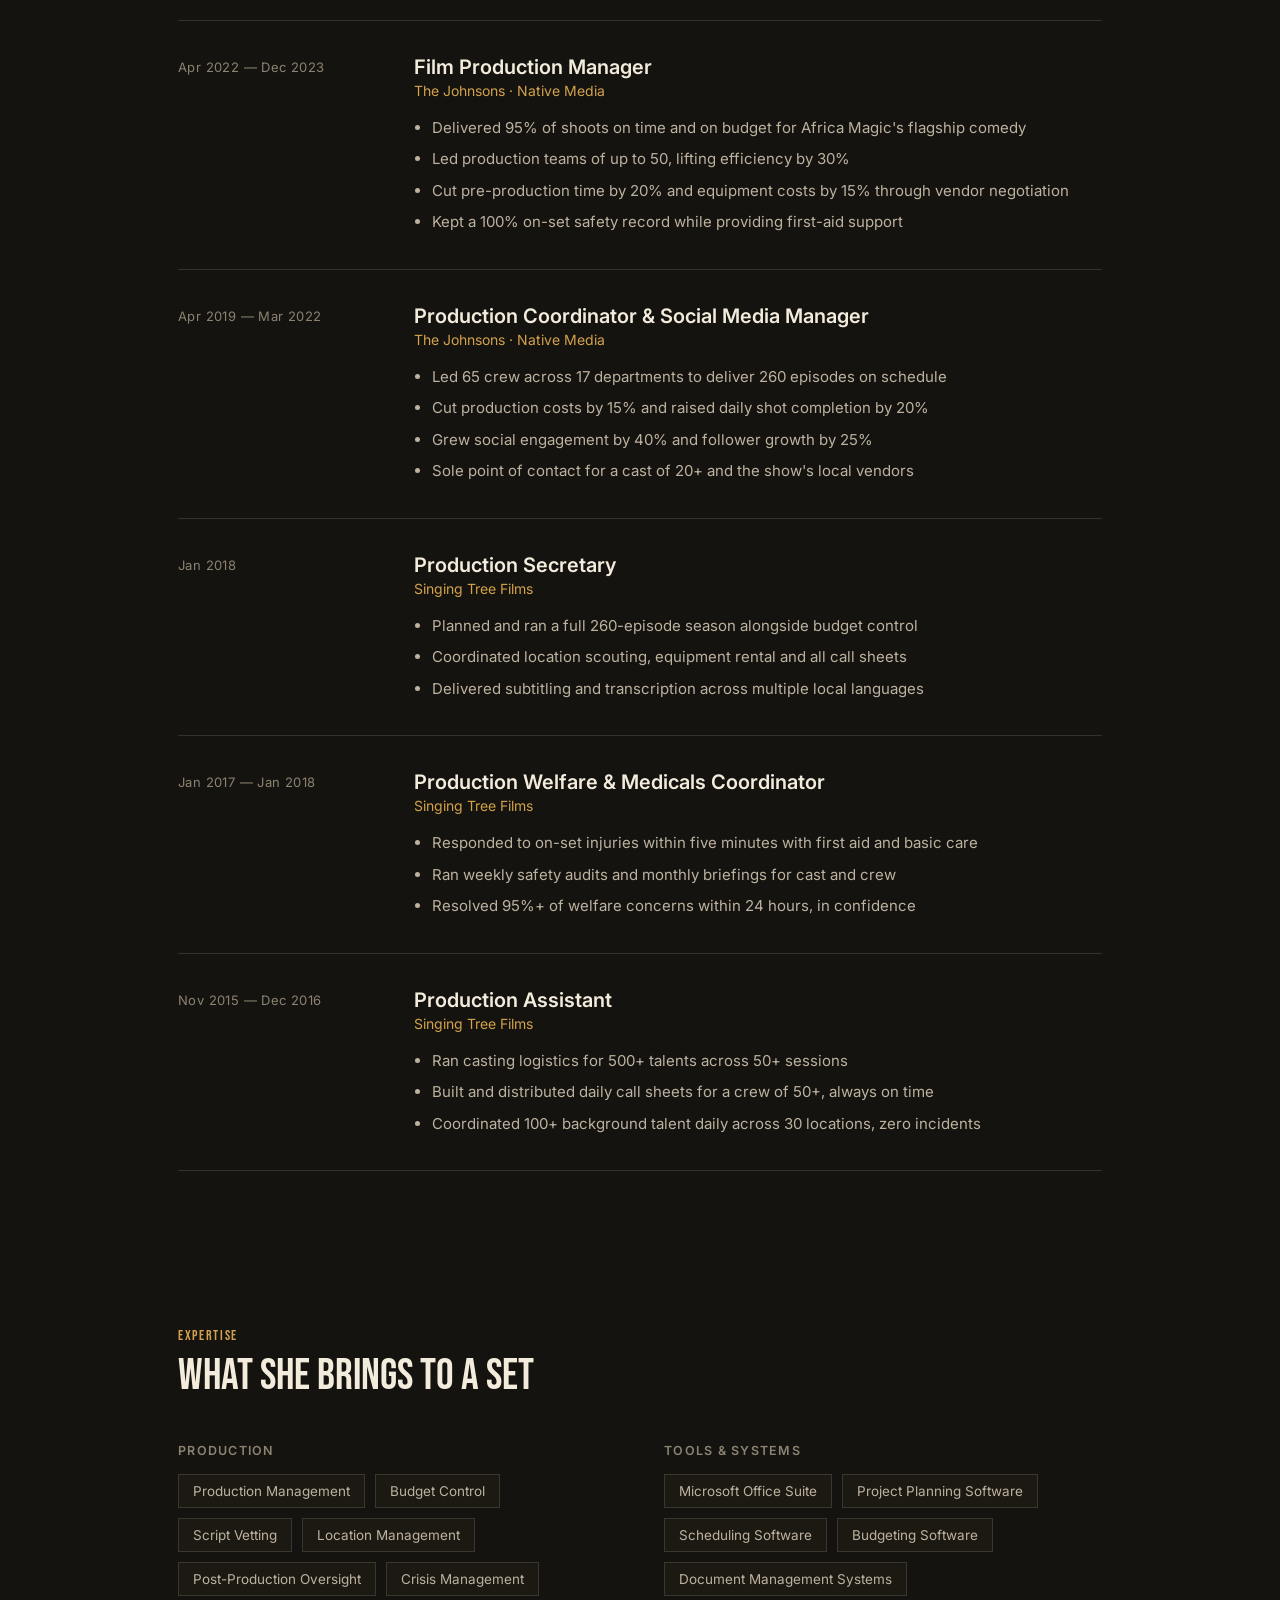
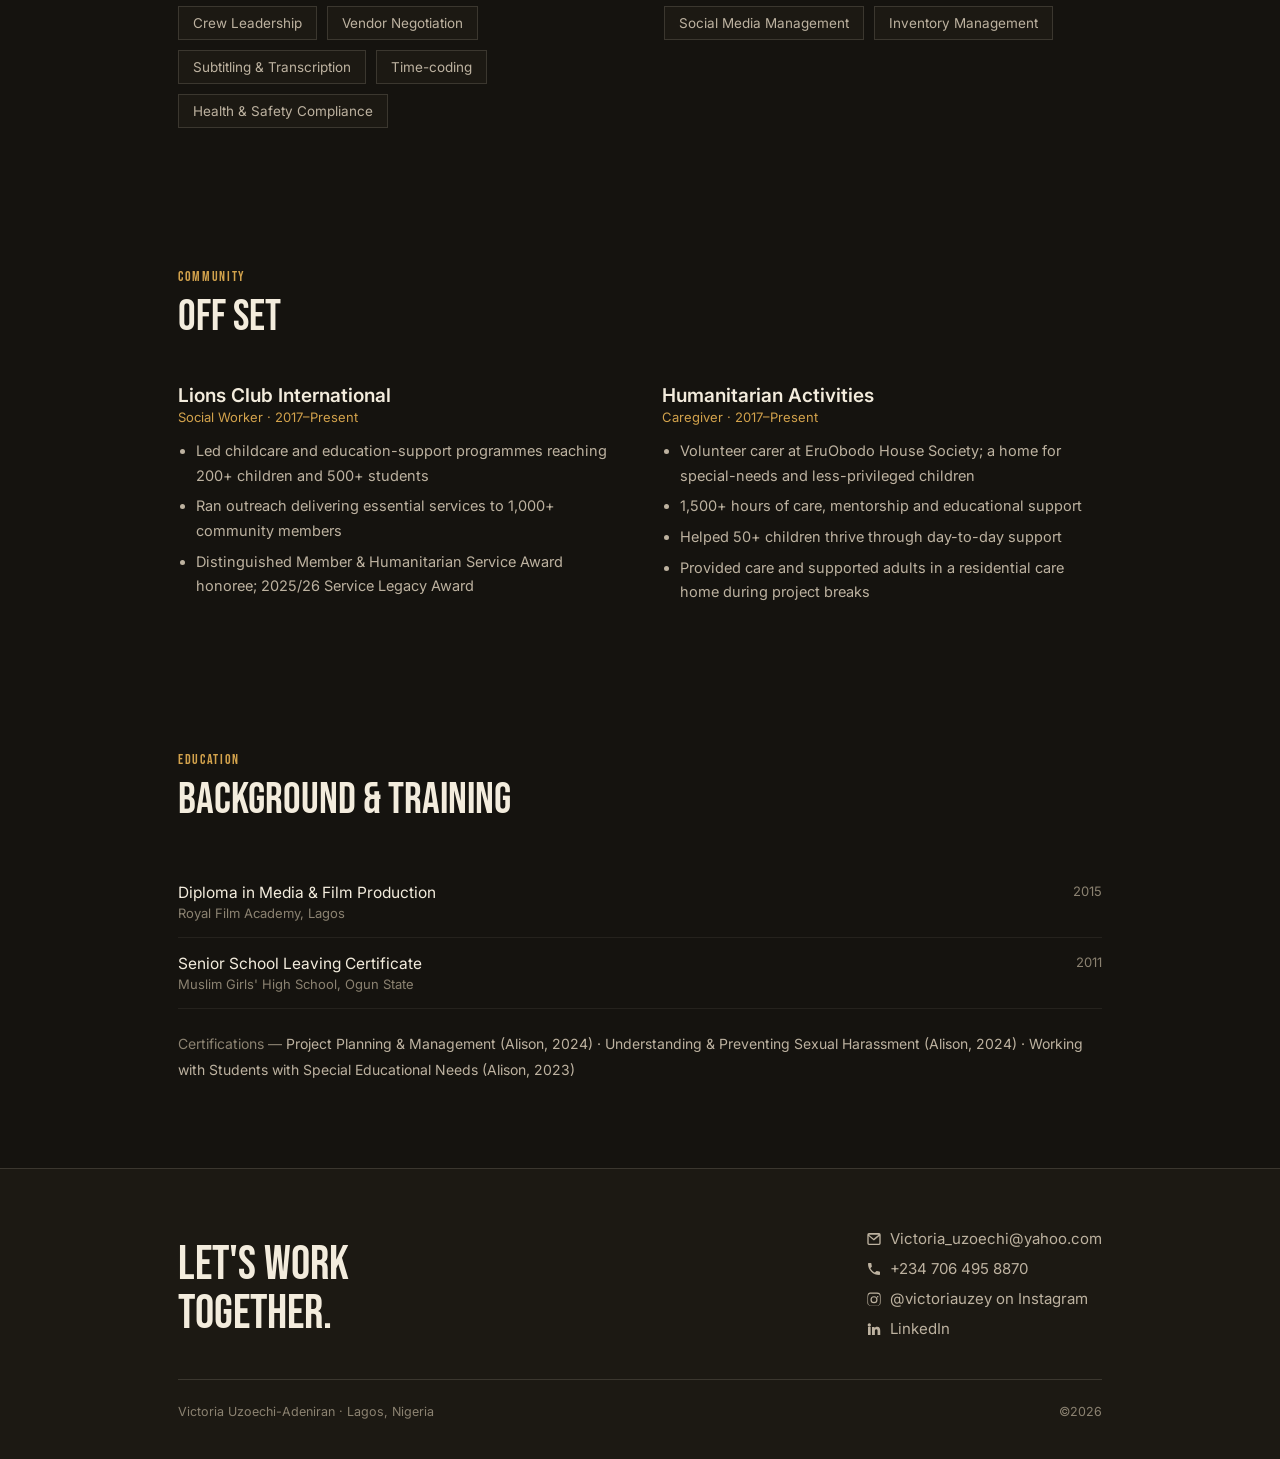
==== commit 81def847: "Update index.html" ====
--- a/index.html
+++ b/index.html
@@ -28,12 +28,24 @@
   <div class="hero-text">
     <p class="eyebrow">Lagos, Nigeria</p>
     <h1>Victoria<br>Uzoechi&#8209;Adeniran</h1>
-    <p class="role">Film Production Manager &amp; Producer with over a decade keeping Nigerian film and television productions on schedule and on budget — and, as producer, bringing documentaries and stage plays of her own to life.</p>
+    <p class="role">Film Production Manager &amp; Producer and Film Production Manager with 10+ years of keeping Nigerian film and television productions on time and in budget, and as a producer bringing documentaries and stage plays of her own into life.</p>
     <div class="hero-links">
-      <a href="mailto:Victoria_uzoechi@yahoo.com">Email</a>
-      <a href="tel:+2347064958870">+234 706 495 8870</a>
-      <a href="https://www.instagram.com/victoriauzey" target="_blank" rel="noopener">Instagram</a>
-      <a href="https://www.linkedin.com/in/victoria-uzoechi-5a5214102/" target="_blank" rel="noopener">LinkedIn</a>
+      <a href="mailto:Victoria_uzoechi@yahoo.com">
+        <svg viewBox="0 0 24 24"><path d="M2 5.5A2.5 2.5 0 0 1 4.5 3h15A2.5 2.5 0 0 1 22 5.5v13a2.5 2.5 0 0 1-2.5 2.5h-15A2.5 2.5 0 0 1 2 18.5v-13zm2.2.3 7.4 6 7.2-6H4.2zM20 7.4l-7.6 6.3a1 1 0 0 1-1.3 0L4 7.5V18.5c0 .3.2.5.5.5h15c.3 0 .5-.2.5-.5V7.4z"/></svg>
+        Email
+      </a>
+      <a href="tel:+2347064958870">
+        <svg viewBox="0 0 24 24"><path d="M6.6 10.8c1.4 2.8 3.8 5.2 6.6 6.6l2.2-2.2c.3-.3.7-.4 1-.2 1.1.4 2.3.6 3.6.6.6 0 1 .4 1 1V20c0 .6-.4 1-1 1C10.6 21 3 13.4 3 4c0-.6.4-1 1-1h3.2c.6 0 1 .4 1 1 0 1.3.2 2.5.6 3.6.1.4 0 .8-.2 1L6.6 10.8z"/></svg>
+        +2347064958870
+      </a>
+      <a href="https://www.instagram.com/victoriauzey" target="_blank" rel="noopener">
+        <svg viewBox="0 0 24 24"><path d="M12 2.2c3.2 0 3.6 0 4.9.1 1.2.1 1.9.3 2.3.4.6.2 1 .5 1.4.9.4.4.7.8.9 1.4.2.4.3 1.1.4 2.3.1 1.3.1 1.7.1 4.9s0 3.6-.1 4.9c-.1 1.2-.3 1.9-.4 2.3-.2.6-.5 1-.9 1.4-.4.4-.8.7-1.4.9-.4.2-1.1.3-2.3.4-1.3.1-1.7.1-4.9.1s-3.6 0-4.9-.1c-1.2-.1-1.9-.3-2.3-.4-.6-.2-1-.5-1.4-.9-.4-.4-.7-.8-.9-1.4-.2-.4-.3-1.1-.4-2.3C2.2 15.6 2.2 15.2 2.2 12s0-3.6.1-4.9c.1-1.2.3-1.9.4-2.3.2-.6.5-1 .9-1.4.4-.4.8-.7 1.4-.9.4-.2 1.1-.3 2.3-.4C8.4 2.2 8.8 2.2 12 2.2zm0 1.8c-3.1 0-3.5 0-4.7.1-1 .1-1.6.2-1.9.4-.5.2-.8.4-1.1.7-.3.3-.5.6-.7 1.1-.1.3-.3.9-.4 1.9-.1 1.2-.1 1.6-.1 4.7s0 3.5.1 4.7c.1 1 .2 1.6.4 1.9.2.5.4.8.7 1.1.3.3.6.5 1.1.7.3.1.9.3 1.9.4 1.2.1 1.6.1 4.7.1s3.5 0 4.7-.1c1-.1 1.6-.2 1.9-.4.5-.2.8-.4 1.1-.7.3-.3.5-.6.7-1.1.1-.3.3-.9.4-1.9.1-1.2.1-1.6.1-4.7s0-3.5-.1-4.7c-.1-1-.2-1.6-.4-1.9-.2-.5-.4-.8-.7-1.1-.3-.3-.6-.5-1.1-.7-.3-.1-.9-.3-1.9-.4-1.2-.1-1.6-.1-4.7-.1zm0 3.7a5.3 5.3 0 1 1 0 10.6 5.3 5.3 0 0 1 0-10.6zm0 1.8a3.5 3.5 0 1 0 0 7 3.5 3.5 0 0 0 0-7zm5.5-2a1.2 1.2 0 1 1 0 2.4 1.2 1.2 0 0 1 0-2.4z"/></svg>
+        Instagram
+      </a>
+      <a href="https://www.linkedin.com/in/victoria-uzoechi-5a5214102/" target="_blank" rel="noopener">
+        <svg viewBox="0 0 24 24"><path d="M4.98 3.5a2.5 2.5 0 1 1 0 5 2.5 2.5 0 0 1 0-5zM3 9h4v12H3zM9 9h3.8v1.7h.05c.53-1 1.83-2 3.76-2 4 0 4.75 2.6 4.75 6v6.3h-4v-5.6c0-1.34-.02-3.07-1.87-3.07-1.87 0-2.16 1.46-2.16 2.97V21H9z"/></svg>
+        LinkedIn
+      </a>
     </div>
   </div>
   <div class="hero-photo">
@@ -59,9 +71,10 @@
       <p class="tag">About</p>
       <h2>Ten years on set,<br>rarely off schedule.</h2>
     </div>
-    <p class="lede">Victoria has spent over a decade managing production for the Nigerian entertainment industry, running day-to-day operations on long-running series, feature films, documentaries and stage productions. She's produced or managed more than twenty projects — including a Netflix series and international documentaries — and built a reputation for finishing on time and within budget while cutting costs and sharpening efficiency wherever she works.</p>
-    <p class="lede">Her range runs from budgeting and vendor negotiation to crew leadership, script vetting, location management and post-production handoff — with a social-media and audience-engagement instinct on the side. As producer, she's taken projects from idea to finished work in her own right, including the documentary <em>Owode Yewa Town</em> and the stage play <em>Ooni Luwo</em>. Years of community and welfare work outside the industry shape how she runs a set: calmly, and with people first.</p>
-    <p class="lede">She's built her production career at two of Lagos's leading production houses — Singing Tree Films, owned by Remi Vaughan-Richards, and Native Media Limited, owned by Rogers Ofime — and now runs her own venture, Vuzey Empire Ltd, a registered arts and media company. A trained care nurse of over a decade and a recently qualified phlebotomist, she brings that same hands-on care to set, stepping in with medical support wherever cast or crew need it.</p>
+    <p class="lede">Victoria has over 10 years of experience as a production manager in the Nigerian entertainment industry managing the day-to-day production of long-running series, feature films, documentaries and stage productions.</p>
+    <p class="lede">She's produced or managed more than 20 projects, including Netflix and Mnet series, and international documentaries. She has cultivated a reputation for finishing on time and on budget, while trimming costs and honing efficiency wherever she works.</p>
+    <p class="lede">Her range runs from budgeting and vendor negotiation to crew leadership, script vetting, location management and post-production handoff. She has a social-media and audience-engagement instinct on the side. As a producer, she has brought projects from concept to finished product on her own, including the documentary <em>Owode Yewa Town</em> and the stage play <em>Ooni Luwo</em>. Years of community and welfare work outside the industry shape how she runs a set — calmly, and with people first.</p>
+    <p class="lede">She's built her production career at two of Lagos's leading production houses; Singing Tree Films, owned by Remi Vaughan-Richards, and Native Media Limited, owned by Rogers Ofime, and now runs her own venture, Vuzey Empire Ltd, a registered arts and media company. A trained care nurse with over a decade of experience and a recently qualified phlebotomist, she brings that same hands-on care to set, steps in with medical support wherever cast or crew need it.</p>
   </div>
 </section>
 
@@ -74,16 +87,16 @@
     <div class="fg-groups">
 
       <div class="fg-group">
-        <h3>Series</h3>
-        <div class="fg-item"><div class="fg-title">Wura <span class="role">Production Manager / Archiver, Season 4 &amp; 5 — Africa Magic (MNet)</span><span class="rec">Nominated, Best Writing &amp; Best Scripted Series — AMVCA 2024</span></div><div class="fg-year">2026–</div></div>
+        <h3>Movies/Series</h3>
+        <div class="fg-item"><div class="fg-title">Wura <span class="role">Production Manager / Archiver, Season 4 &amp; 5 — Africa Magic (MNet)</span></div><div class="fg-year">2026–Present</div></div>
         <div class="fg-item"><div class="fg-title">Novara <span class="role">Production Manager</span></div><div class="fg-year">2025</div></div>
+        <div class="fg-item"><div class="fg-title">Zim Uzo <span class="role">Narrator</span><span class="rec">Winner, Africa Magic Most Indigenous Language Award — AMVCA 2025</span></div><div class="fg-year">2025</div></div>
         <div class="fg-item"><div class="fg-title">Italo <span class="role">Production Manager</span></div><div class="fg-year">2024</div></div>
         <div class="fg-item"><div class="fg-title">Glass House <span class="role">Production Manager</span></div><div class="fg-year">2024</div></div>
-        <div class="fg-item"><div class="fg-title">The Johnsons <span class="role">Production Manager — Africa Magic / MNET</span><span class="rec">Winner, Best Africa Magic Original Comedy Series — AMVCA 2023</span></div><div class="fg-year">2021–24</div></div>
-        <div class="fg-item"><div class="fg-title">Wura <span class="role">Subtitles &amp; Transcription Specialist</span></div><div class="fg-year">2023</div></div>
-        <div class="fg-item"><div class="fg-title">The Johnsons <span class="role">Production Coordinator / Medical</span></div><div class="fg-year">2019–20</div></div>
+        <div class="fg-item"><div class="fg-title">The Johnsons <span class="role">Production Manager — Africa Magic (MNet)</span><span class="rec">Winner, Best Africa Magic Original Comedy Series — AMVCA 2023</span></div><div class="fg-year">2021–24</div></div>
+        <div class="fg-item"><div class="fg-title">Wura <span class="role">Subtitles &amp; Transcription Specialist</span><span class="rec">Nominated, Best Writing &amp; Best Scripted Series — AMVCA 2024</span></div><div class="fg-year">2023</div></div>
+        <div class="fg-item"><div class="fg-title">The Johnsons <span class="role">Production Coordinator / Medical — Africa Magic (MNet)</span></div><div class="fg-year">2019–20</div></div>
         <div class="fg-item"><div class="fg-title">Mystic River <span class="role">Production Coordinator — Netflix</span></div><div class="fg-year">2019</div></div>
-        <div class="fg-item"><div class="fg-title">Zim Uzo <span class="role">Narrator</span><span class="rec">Winner, Africa Magic Most Indigenous Language Award — AMVCA 2024</span></div><div class="fg-year">2024</div></div>
         <div class="fg-item"><div class="fg-title">Penkelemess <span class="role">Production Manager / Medical</span></div><div class="fg-year">2019</div></div>
       </div>
 
@@ -93,7 +106,14 @@
         <div class="fg-item"><div class="fg-title">Unspoken <span class="role">Production Coordinator</span></div><div class="fg-year">2016</div></div>
 
         <h3 style="margin-top:38px;">Stage Play</h3>
-        <div class="fg-item"><div class="fg-title">Ooni Luwo <span class="role">Producer</span><span class="rec">Winner, Best Indigenous Film — EKOIFF 2026</span></div><div class="fg-year">2025</div></div>
+        <div class="fg-item">
+          <div class="fg-title">Ooni Luwo 
+            <span class="role">Producer</span>
+            <span class="rec">Winner, Best Indigenous Film — EKOIFF 2026</span>
+            <span class="rec">Nominee, Lift-Off Manchester Film Festival 2026</span>
+          </div>
+          <div class="fg-year">2025</div>
+        </div>
 
         <h3 style="margin-top:38px;">Documentaries</h3>
         <div class="fg-item"><div class="fg-title">Owode Yewa Town <span class="role">Producer</span></div><div class="fg-year">2025</div></div>
@@ -114,10 +134,10 @@
       <h2>On set &amp; in frame</h2>
     </div>
     <div class="gallery-grid">
-      <figure><img src="images/gallery-1.jpeg" alt="Victoria on set, photo 1"><figcaption>On location</figcaption></figure>
-      <figure><img src="images/gallery-2.jpeg" alt="Victoria on set, photo 2"><figcaption>On location</figcaption></figure>
-      <figure><img src="images/gallery-3.jpeg" alt="Victoria on set, photo 3"><figcaption>On location</figcaption></figure>
-      <figure><img src="images/gallery-4.jpeg" alt="Victoria on set, photo 4"><figcaption>On location</figcaption></figure>
+      <figure><img src="images/gallery-1.jpeg" alt="Victoria on set, photo 1"><figcaption>AMVCA</figcaption></figure>
+      <figure><img src="images/gallery-2.jpeg" alt="Victoria on set, photo 2"><figcaption>MNet Series</figcaption></figure>
+      <figure><img src="images/gallery-3.jpeg" alt="Victoria on set, photo 3"><figcaption>AMVCA</figcaption></figure>
+      <figure><img src="images/gallery-4.jpeg" alt="Victoria on set, photo 4"><figcaption>MNet Series</figcaption></figure>
       <figure id="gallery-slot-5"><img src="images/gallery-5.jpeg" alt="Victoria on set, photo 5"><figcaption>On location</figcaption></figure>
       <figure id="gallery-slot-6"><img src="images/gallery-6.jpeg" alt="Victoria on set, photo 6"><figcaption>On location</figcaption></figure>
     </div>
@@ -149,7 +169,7 @@
     </div>
     <div class="edu-row">
       <div><div class="what">Official Selection, Features</div><div class="where">Ooni Luwo; One Queen, Two Kings &middot; Lift-Off Manchester Film Festival</div></div>
-      <div class="when">2026</div>
+      <div class="when">Nominee, 2026</div>
     </div>
   </div>
 </section>
@@ -303,12 +323,13 @@
         </ul>
       </div>
       <div class="comm-card">
-        <h3>EruObodo House Society</h3>
+        <h3>Humanitarian Activities</h3>
         <p class="since">Caregiver · 2017–Present</p>
         <ul>
-          <li>Home for special-needs and less-privileged children</li>
-          <li>1,000+ hours of care, mentorship and educational support</li>
+          <li>Volunteer carer at EruObodo House Society; a home for special-needs and less-privileged children</li>
+          <li>1,500+ hours of care, mentorship and educational support</li>
           <li>Helped 50+ children thrive through day-to-day support</li>
+          <li>Provided care and supported adults in a residential care home during project breaks</li>
         </ul>
       </div>
     </div>
@@ -338,15 +359,27 @@
     <div class="foot-top">
       <h2>Let's work<br>together.</h2>
       <div class="foot-cta">
-        <a href="mailto:Victoria_uzoechi@yahoo.com">Victoria_uzoechi@yahoo.com</a>
-        <a href="tel:+2347064958870">+234 706 495 8870</a>
-        <a href="https://www.instagram.com/victoriauzey" target="_blank" rel="noopener">@victoriauzey on Instagram</a>
-        <a href="https://www.linkedin.com/in/victoria-uzoechi-5a5214102/" target="_blank" rel="noopener">LinkedIn</a>
-      </div>
+        <a href="mailto:Victoria_uzoechi@yahoo.com">
+          <svg viewBox="0 0 24 24"><path d="M2 5.5A2.5 2.5 0 0 1 4.5 3h15A2.5 2.5 0 0 1 22 5.5v13a2.5 2.5 0 0 1-2.5 2.5h-15A2.5 2.5 0 0 1 2 18.5v-13zm2.2.3 7.4 6 7.2-6H4.2zM20 7.4l-7.6 6.3a1 1 0 0 1-1.3 0L4 7.5V18.5c0 .3.2.5.5.5h15c.3 0 .5-.2.5-.5V7.4z"/></svg>
+          Victoria_uzoechi@yahoo.com
+        </a>
+        <a href="tel:+2347064958870">
+          <svg viewBox="0 0 24 24"><path d="M6.6 10.8c1.4 2.8 3.8 5.2 6.6 6.6l2.2-2.2c.3-.3.7-.4 1-.2 1.1.4 2.3.6 3.6.6.6 0 1 .4 1 1V20c0 .6-.4 1-1 1C10.6 21 3 13.4 3 4c0-.6.4-1 1-1h3.2c.6 0 1 .4 1 1 0 1.3.2 2.5.6 3.6.1.4 0 .8-.2 1L6.6 10.8z"/></svg>
+          +234 706 495 8870
+        </a>
+        <a href="https://www.instagram.com/victoriauzey" target="_blank" rel="noopener">
+          <svg viewBox="0 0 24 24"><path d="M12 2.2c3.2 0 3.6 0 4.9.1 1.2.1 1.9.3 2.3.4.6.2 1 .5 1.4.9.4.4.7.8.9 1.4.2.4.3 1.1.4 2.3.1 1.3.1 1.7.1 4.9s0 3.6-.1 4.9c-.1 1.2-.3 1.9-.4 2.3-.2.6-.5 1-.9 1.4-.4.4-.8.7-1.4.9-.4.2-1.1.3-2.3.4-1.3.1-1.7.1-4.9.1s-3.6 0-4.9-.1c-1.2-.1-1.9-.3-2.3-.4-.6-.2-1-.5-1.4-.9-.4-.4-.7-.8-.9-1.4-.2-.4-.3-1.1-.4-2.3C2.2 15.6 2.2 15.2 2.2 12s0-3.6.1-4.9c.1-1.2.3-1.9.4-2.3.2-.6.5-1 .9-1.4.4-.4.8-.7 1.4-.9.4-.2 1.1-.3 2.3-.4C8.4 2.2 8.8 2.2 12 2.2zm0 1.8c-3.1 0-3.5 0-4.7.1-1 .1-1.6.2-1.9.4-.5.2-.8.4-1.1.7-.3.3-.5.6-.7 1.1-.1.3-.3.9-.4 1.9-.1 1.2-.1 1.6-.1 4.7s0 3.5.1 4.7c.1 1 .2 1.6.4 1.9.2.5.4.8.7 1.1.3.3.6.5 1.1.7.3.1.9.3 1.9.4 1.2.1 1.6.1 4.7.1s3.5 0 4.7-.1c1-.1 1.6-.2 1.9-.4.5-.2.8-.4 1.1-.7.3-.3.5-.6.7-1.1.1-.3.3-.9.4-1.9.1-1.2.1-1.6.1-4.7s0-3.5-.1-4.7c-.1-1-.2-1.6-.4-1.9-.2-.5-.4-.8-.7-1.1-.3-.3-.6-.5-1.1-.7-.3-.1-.9-.3-1.9-.4-1.2-.1-1.6-.1-4.7-.1zm0 3.7a5.3 5.3 0 1 1 0 10.6 5.3 5.3 0 0 1 0-10.6zm0 1.8a3.5 3.5 0 1 0 0 7 3.5 3.5 0 0 0 0-7zm5.5-2a1.2 1.2 0 1 1 0 2.4 1.2 1.2 0 0 1 0-2.4z"/></svg>
+          @victoriauzey on Instagram
+        </a>
+        <a href="https://www.linkedin.com/in/victoria-uzoechi-5a5214102/" target="_blank" rel="noopener">
+          <svg viewBox="0 0 24 24"><path d="M4.98 3.5a2.5 2.5 0 1 1 0 5 2.5 2.5 0 0 1 0-5zM3 9h4v12H3zM9 9h3.8v1.7h.05c.53-1 1.83-2 3.76-2 4 0 4.75 2.6 4.75 6v6.3h-4v-5.6c0-1.34-.02-3.07-1.87-3.07-1.87 0-2.16 1.46-2.16 2.97V21H9z"/></svg>
+          LinkedIn
+        </a>
+    </div>
     </div>
     <div class="foot-bottom">
       <span>Victoria Uzoechi-Adeniran · Lagos, Nigeria</span>
-      <span>Portrait photography by SH Media</span>
+      <span>©️2026</span>
     </div>
   </div>
 </footer>
--- a/styles.css
+++ b/styles.css
@@ -287,3 +287,15 @@
     .lightbox-prev,.lightbox-next{padding:8px 12px; font-size:16px;}
     .lightbox-close{padding:8px 12px;}
   }
+
+  .hero-links a, .foot-cta a{
+    display:inline-flex;
+    align-items:center;
+    gap:8px;
+  }
+  .hero-links svg, .foot-cta svg{
+    width:16px;
+    height:16px;
+    fill:currentColor;
+    flex-shrink:0;
+  }
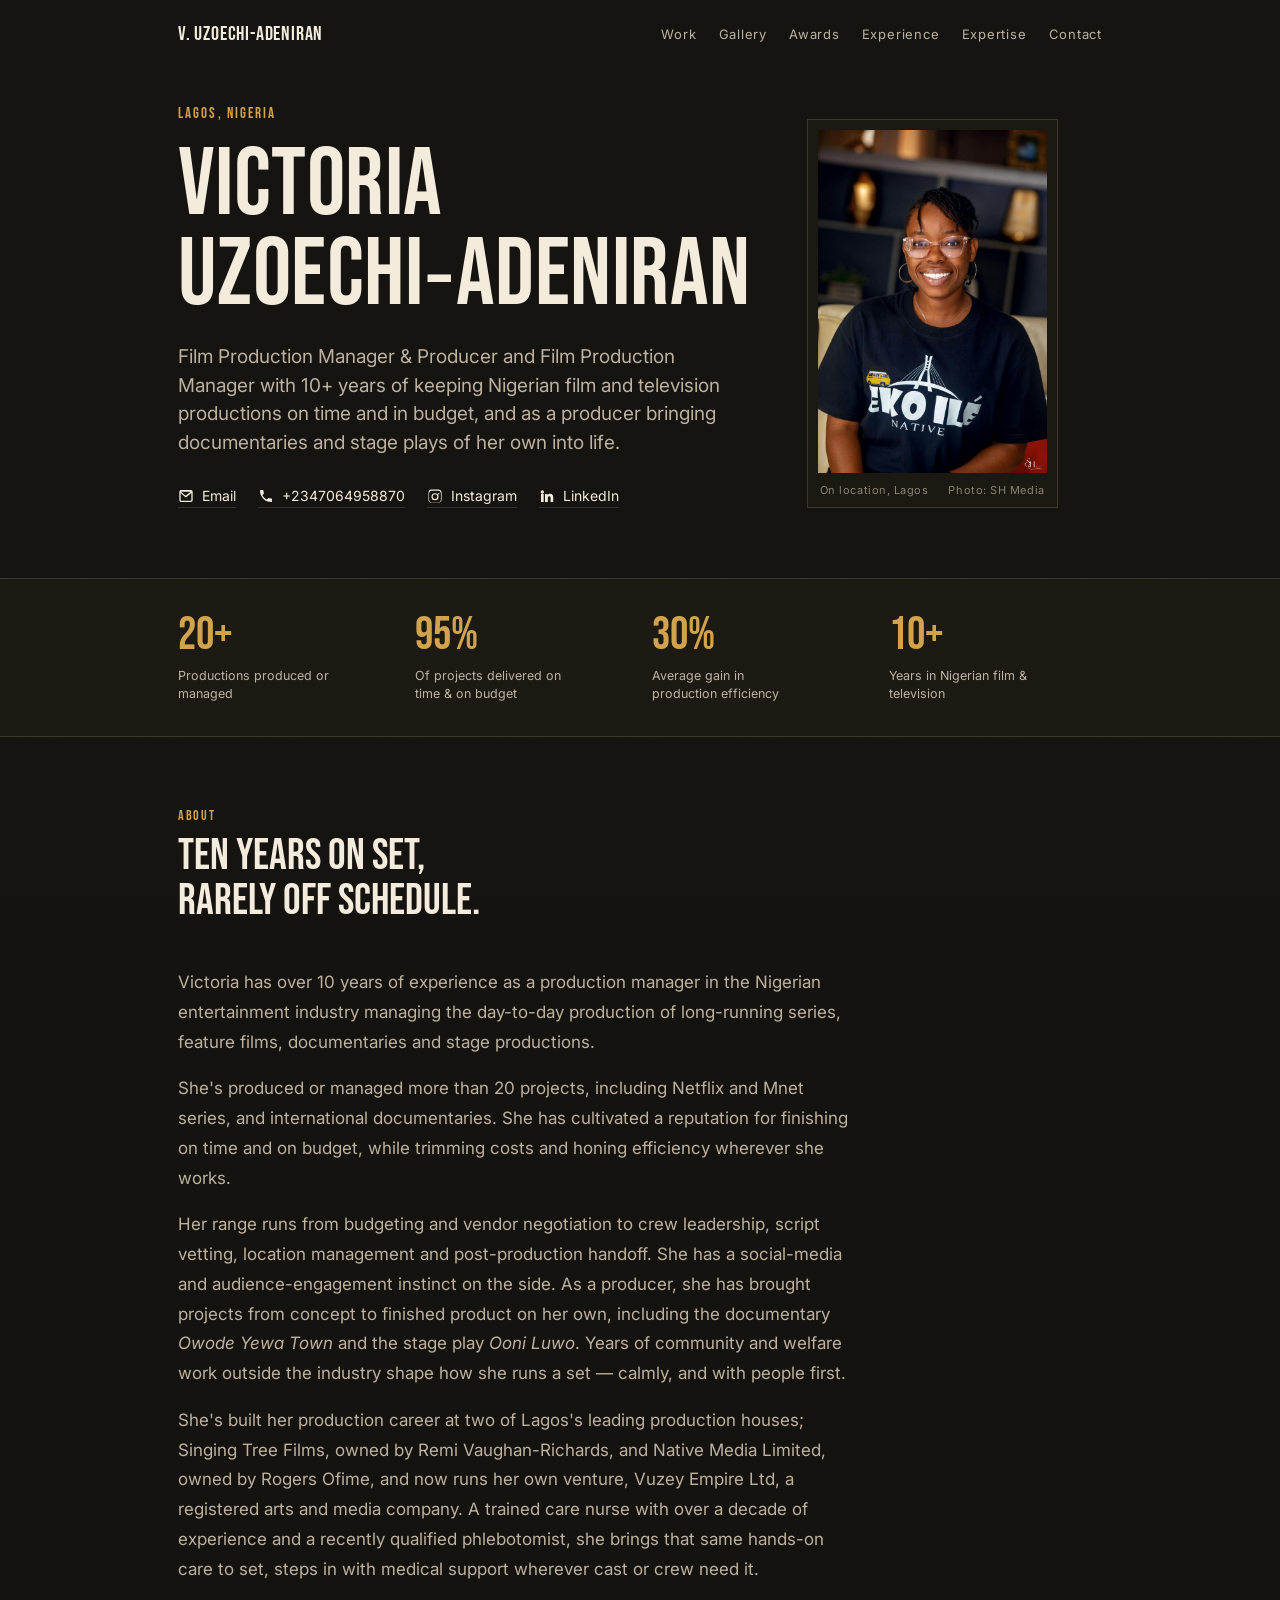
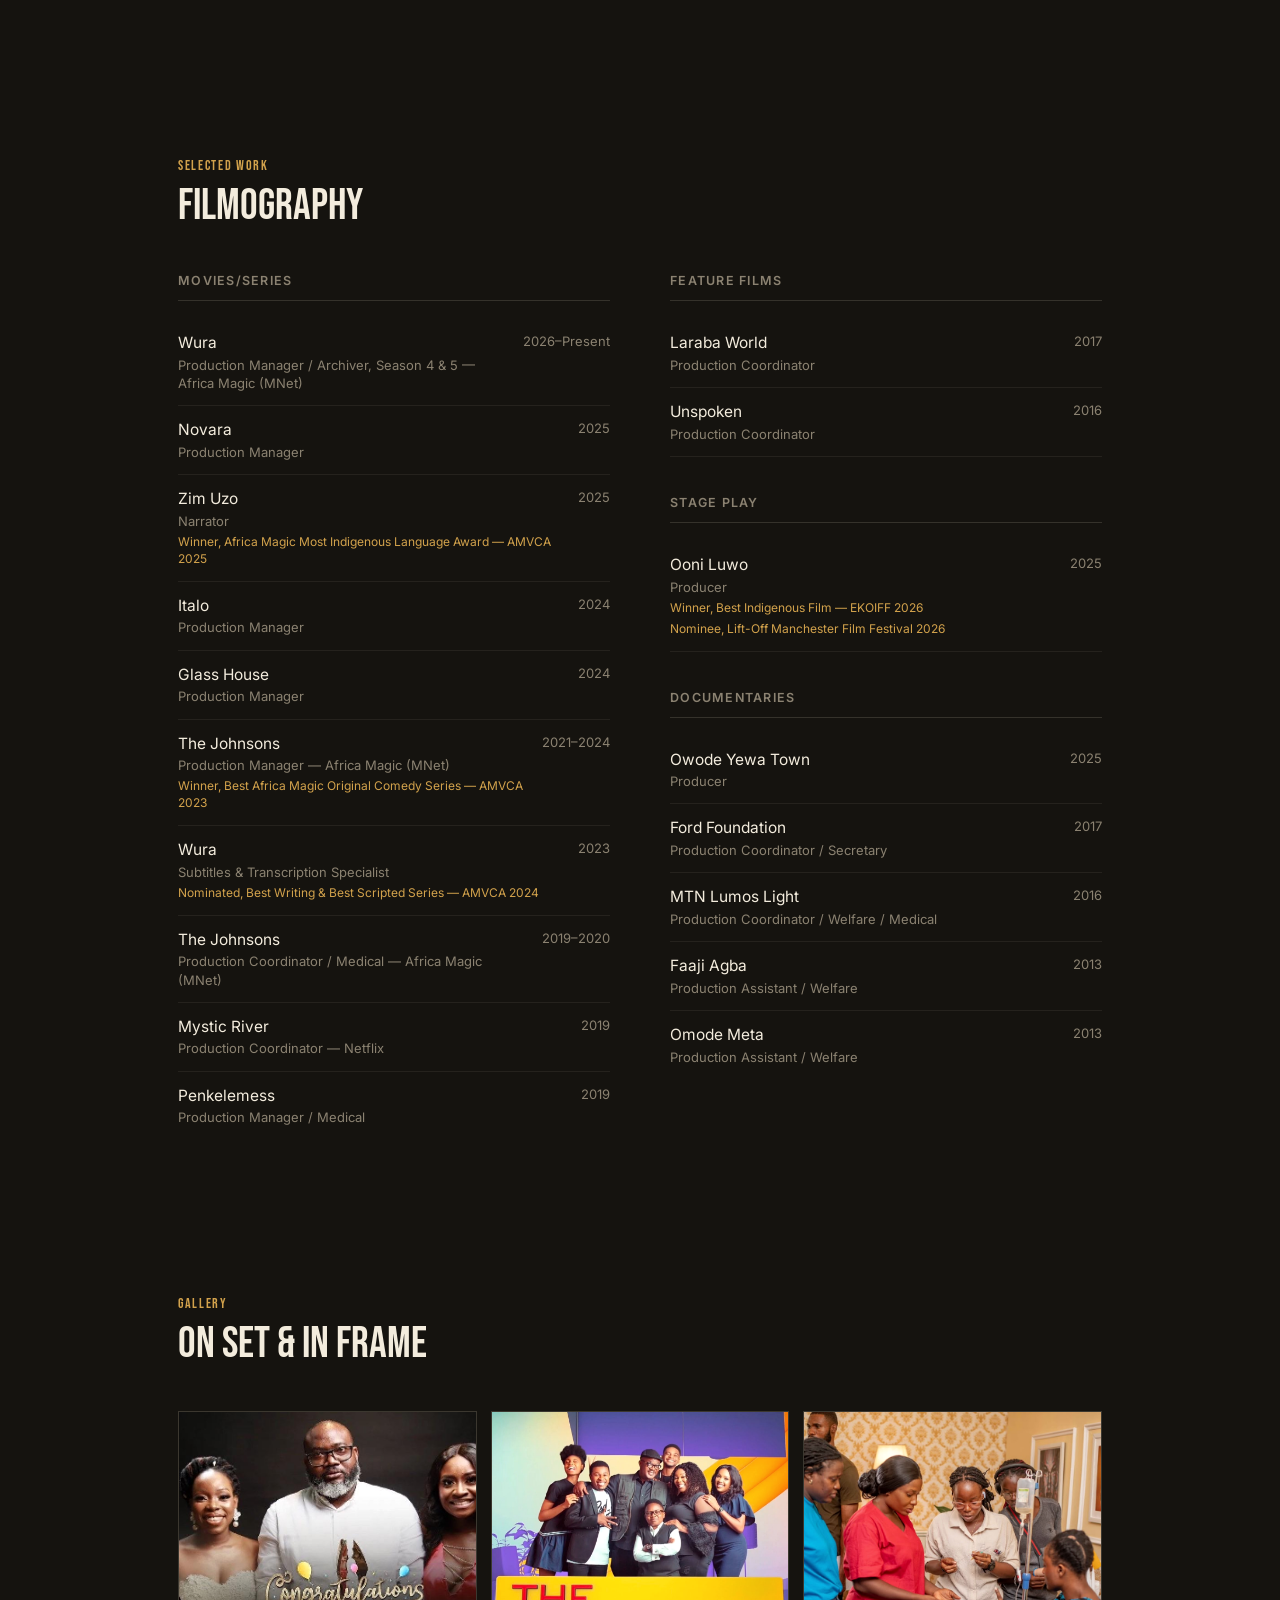
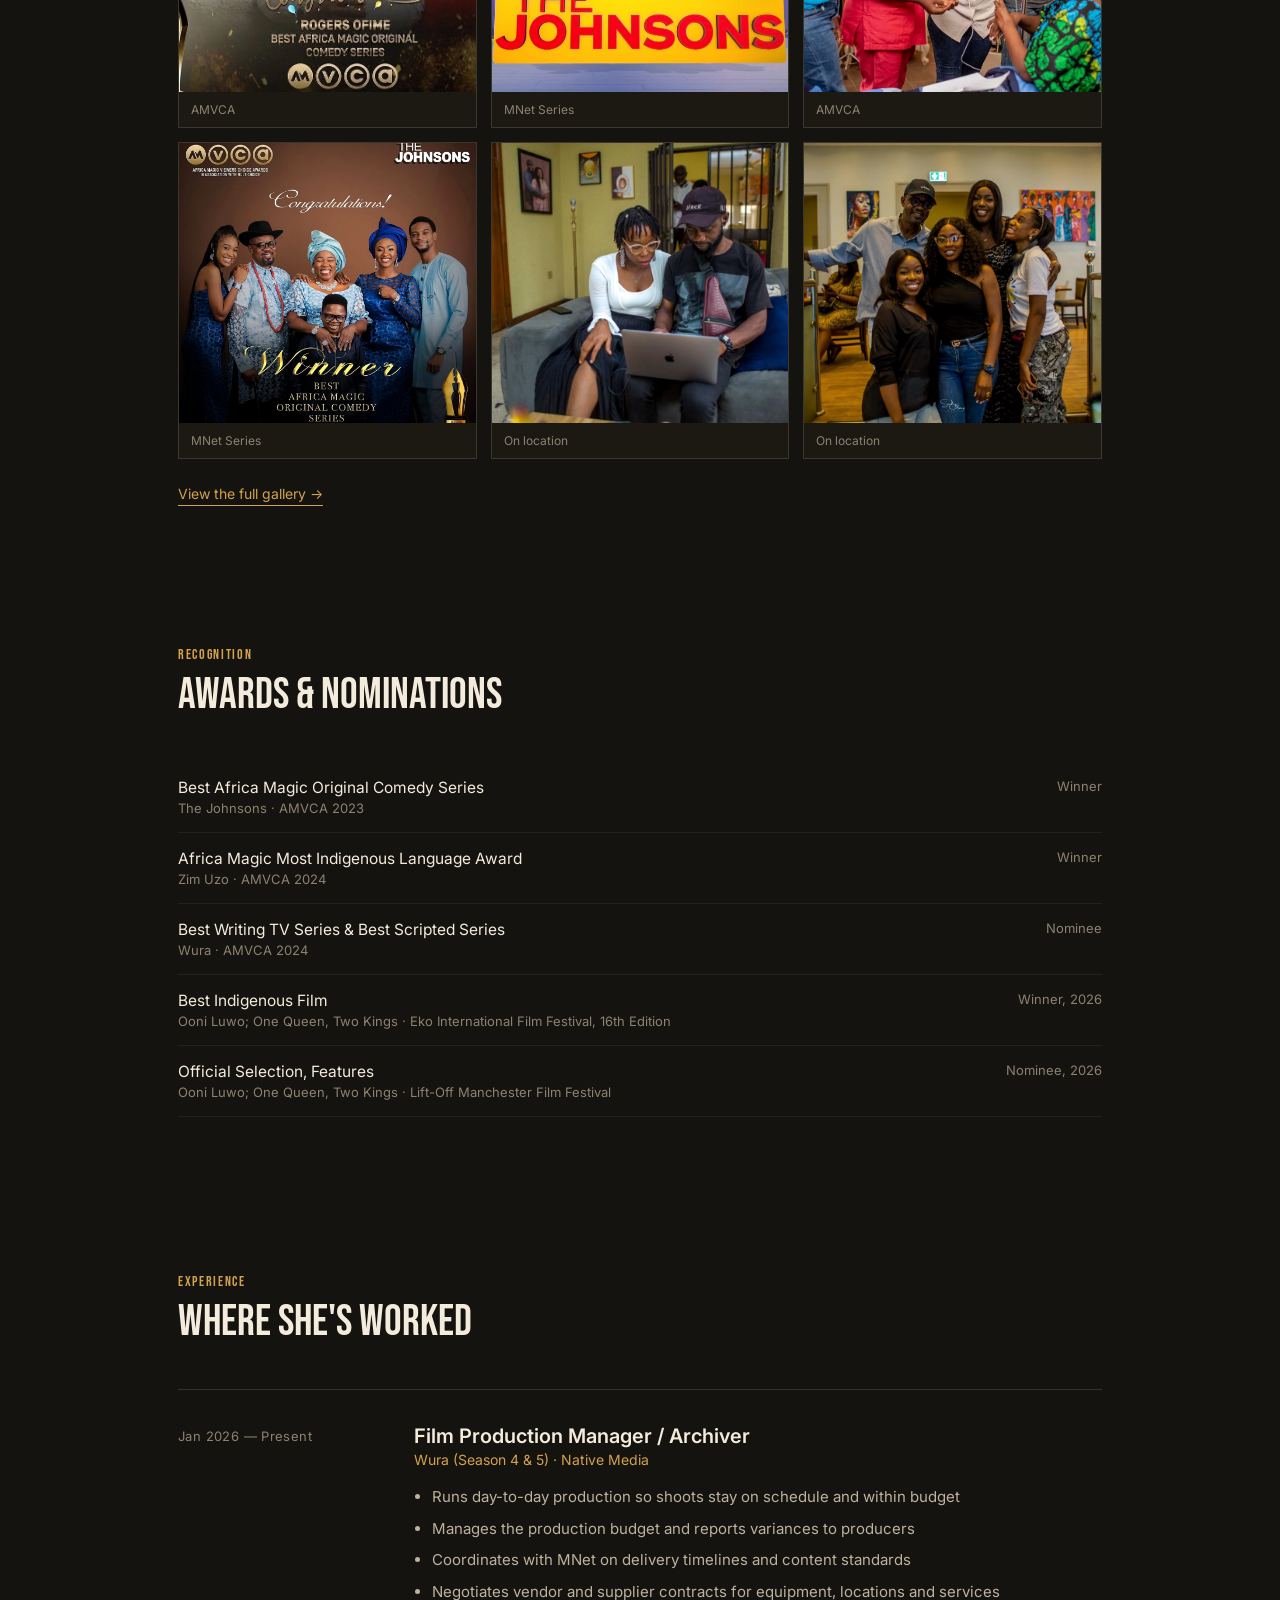
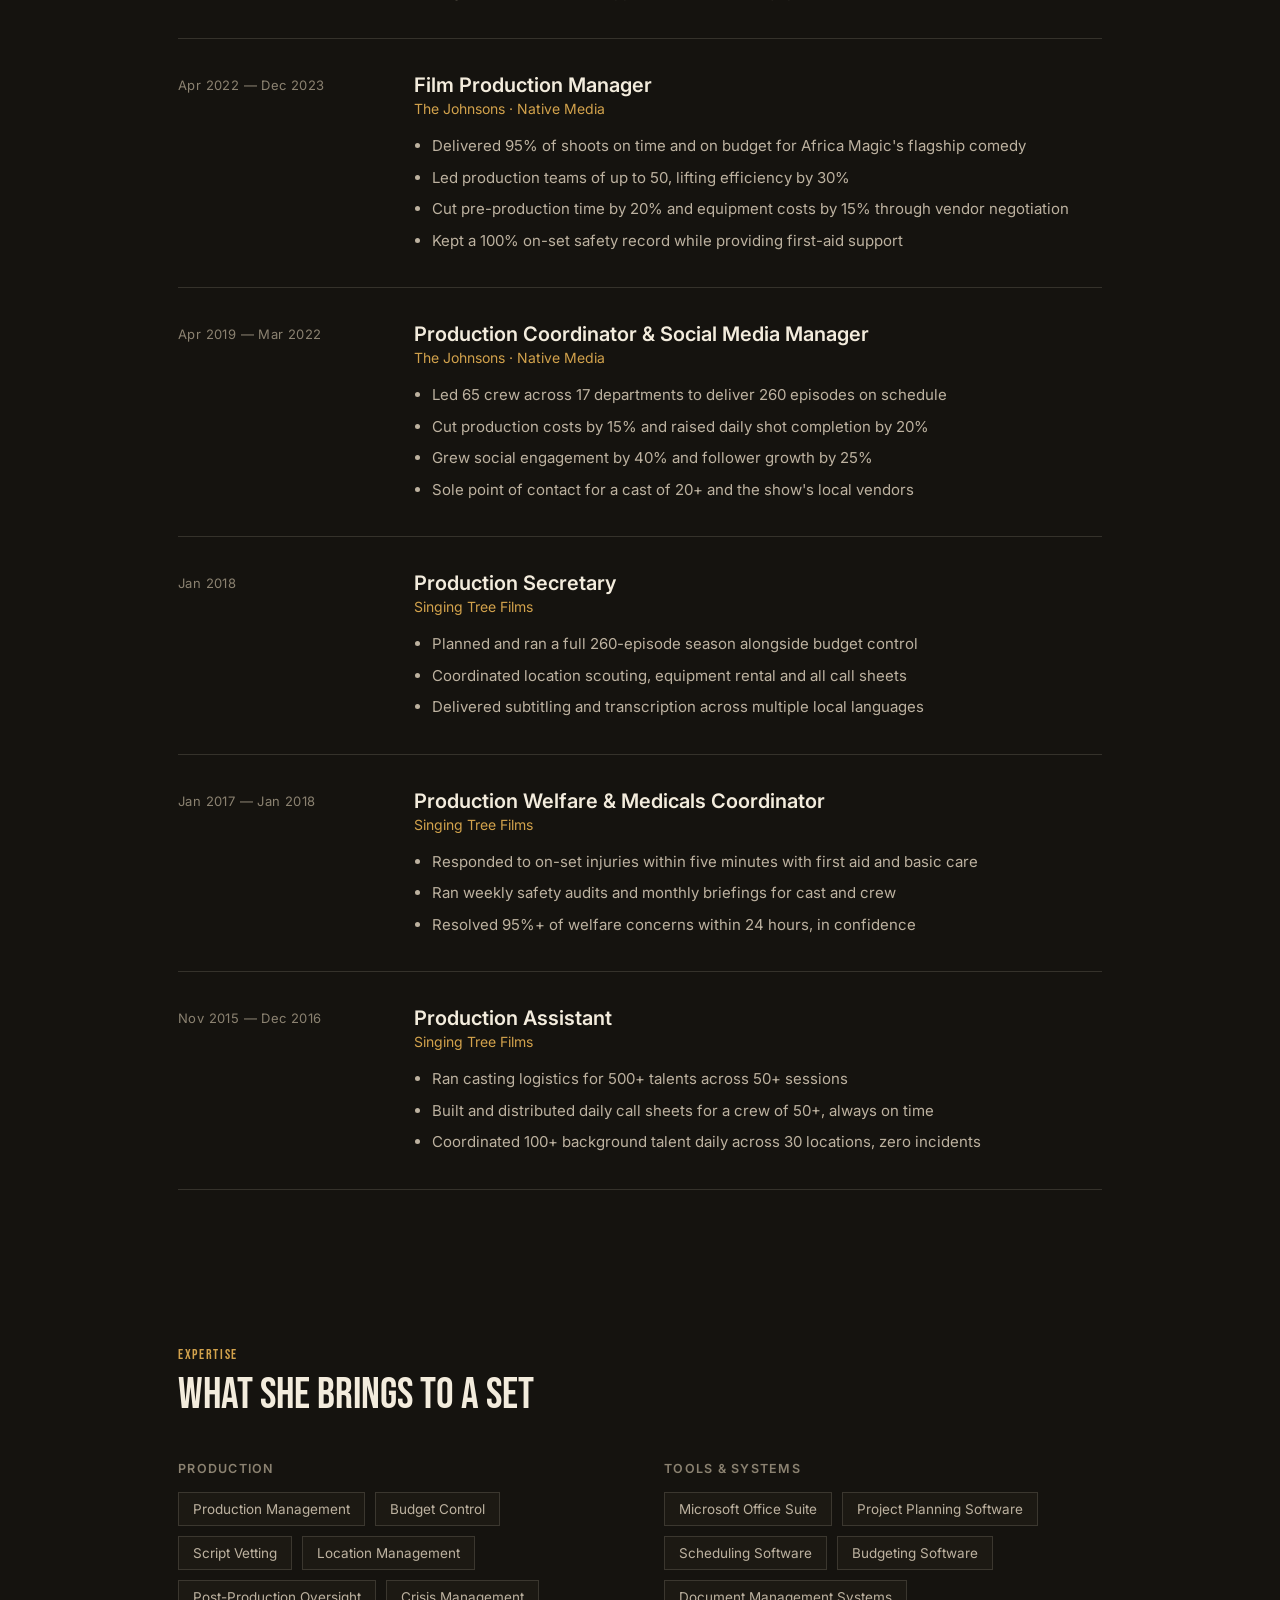
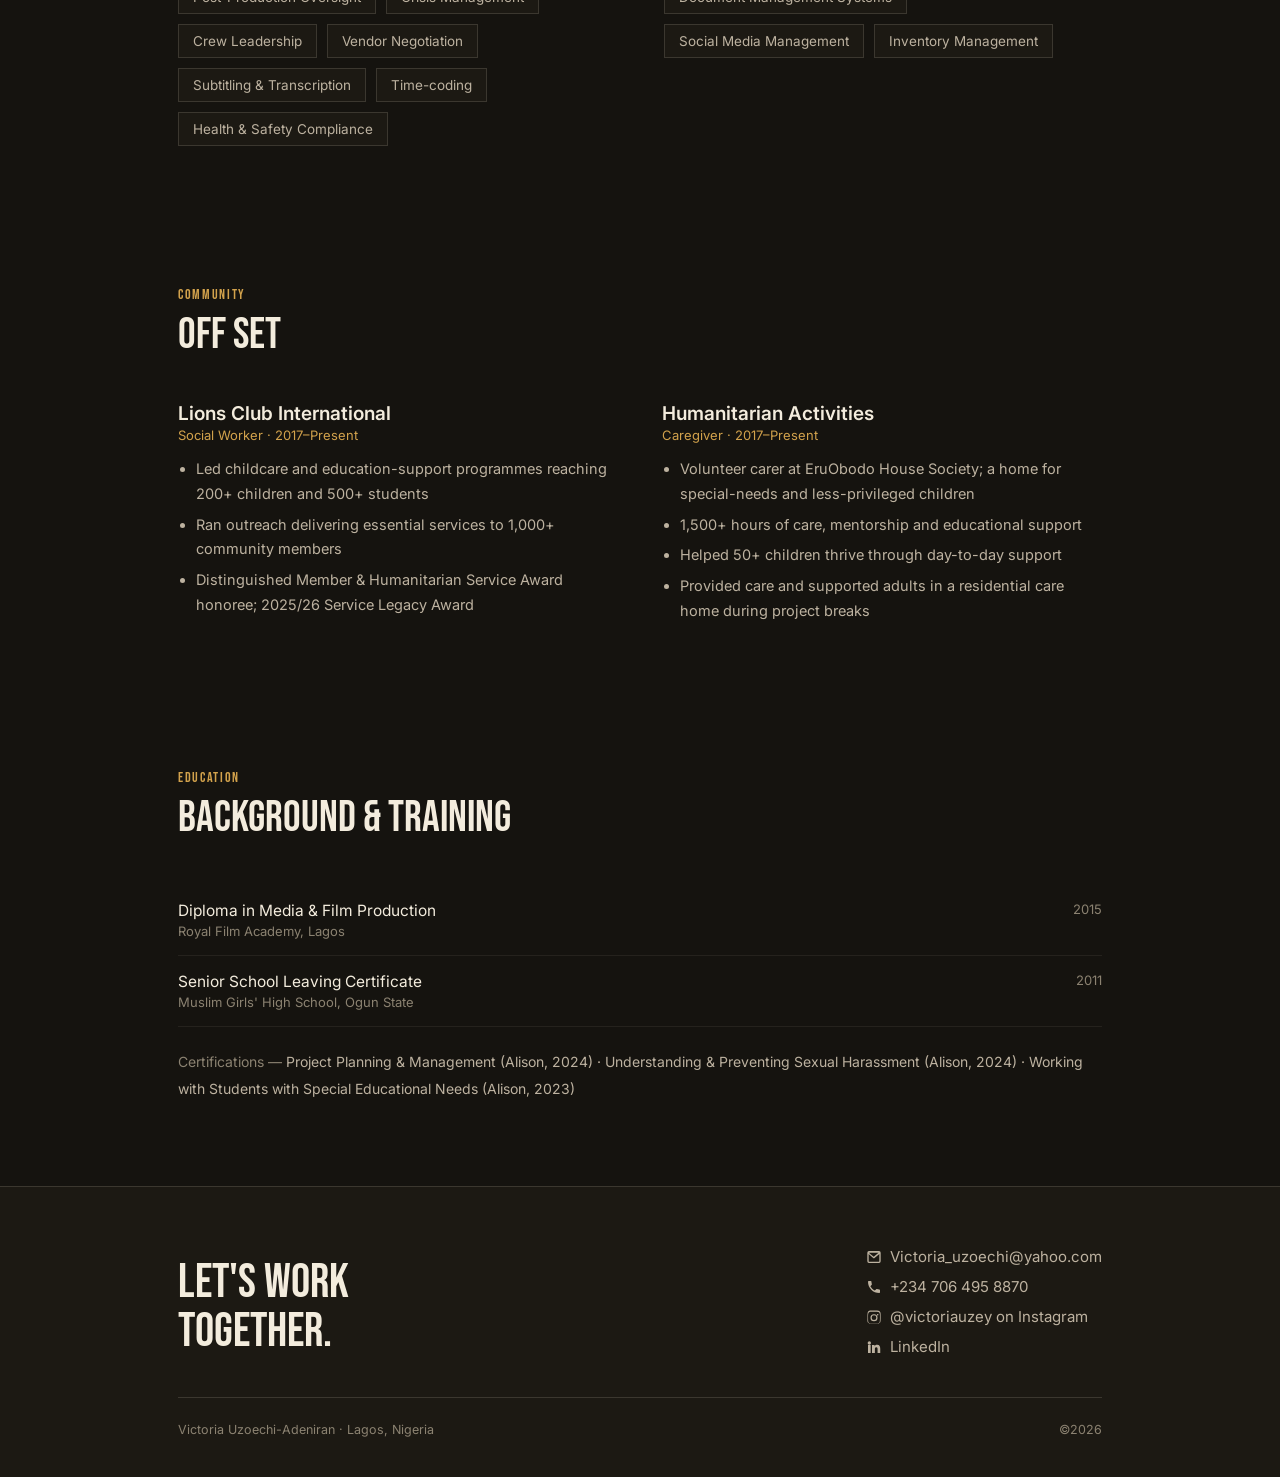
==== commit 6229613a: "Update index.html" ====
--- a/index.html
+++ b/index.html
@@ -93,9 +93,9 @@
         <div class="fg-item"><div class="fg-title">Zim Uzo <span class="role">Narrator</span><span class="rec">Winner, Africa Magic Most Indigenous Language Award — AMVCA 2025</span></div><div class="fg-year">2025</div></div>
         <div class="fg-item"><div class="fg-title">Italo <span class="role">Production Manager</span></div><div class="fg-year">2024</div></div>
         <div class="fg-item"><div class="fg-title">Glass House <span class="role">Production Manager</span></div><div class="fg-year">2024</div></div>
-        <div class="fg-item"><div class="fg-title">The Johnsons <span class="role">Production Manager — Africa Magic (MNet)</span><span class="rec">Winner, Best Africa Magic Original Comedy Series — AMVCA 2023</span></div><div class="fg-year">2021–24</div></div>
+        <div class="fg-item"><div class="fg-title">The Johnsons <span class="role">Production Manager — Africa Magic (MNet)</span><span class="rec">Winner, Best Africa Magic Original Comedy Series — AMVCA 2023</span></div><div class="fg-year">2021–2024</div></div>
         <div class="fg-item"><div class="fg-title">Wura <span class="role">Subtitles &amp; Transcription Specialist</span><span class="rec">Nominated, Best Writing &amp; Best Scripted Series — AMVCA 2024</span></div><div class="fg-year">2023</div></div>
-        <div class="fg-item"><div class="fg-title">The Johnsons <span class="role">Production Coordinator / Medical — Africa Magic (MNet)</span></div><div class="fg-year">2019–20</div></div>
+        <div class="fg-item"><div class="fg-title">The Johnsons <span class="role">Production Coordinator / Medical — Africa Magic (MNet)</span></div><div class="fg-year">2019–2020</div></div>
         <div class="fg-item"><div class="fg-title">Mystic River <span class="role">Production Coordinator — Netflix</span></div><div class="fg-year">2019</div></div>
         <div class="fg-item"><div class="fg-title">Penkelemess <span class="role">Production Manager / Medical</span></div><div class="fg-year">2019</div></div>
       </div>
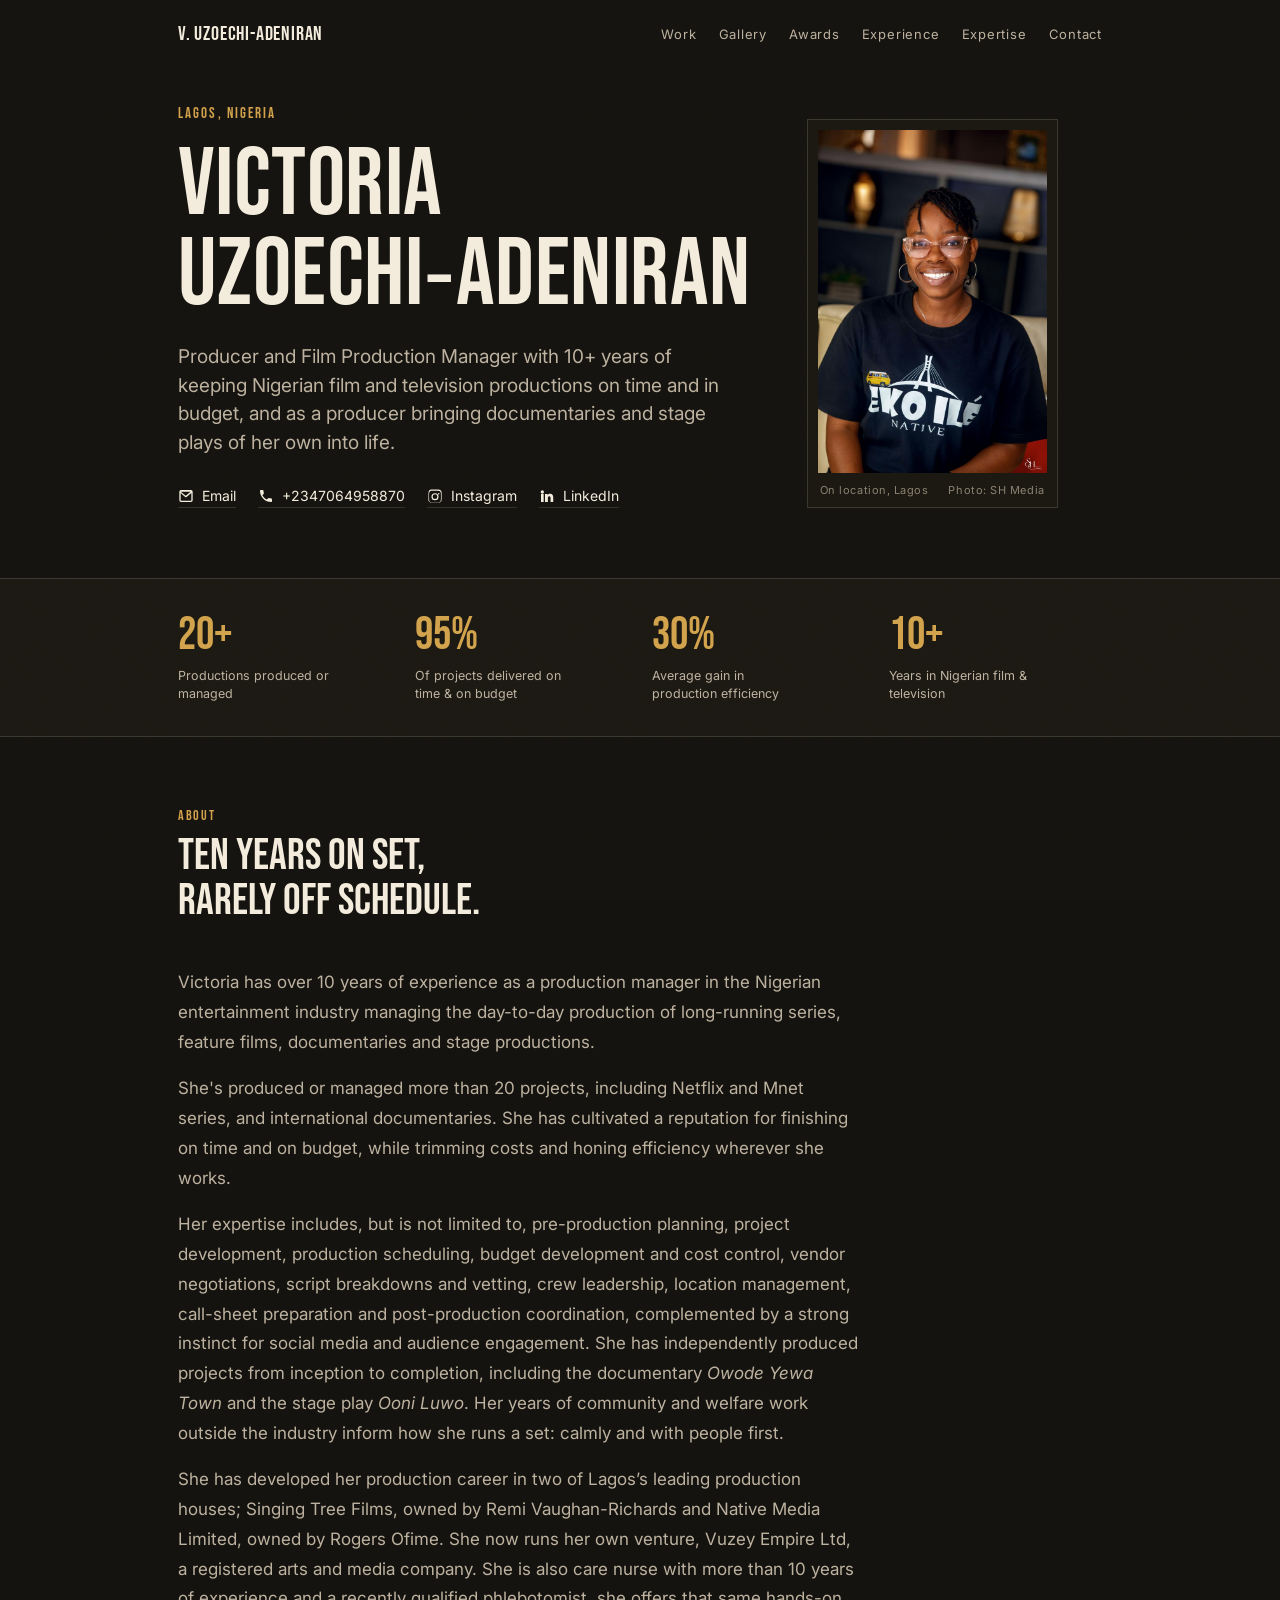
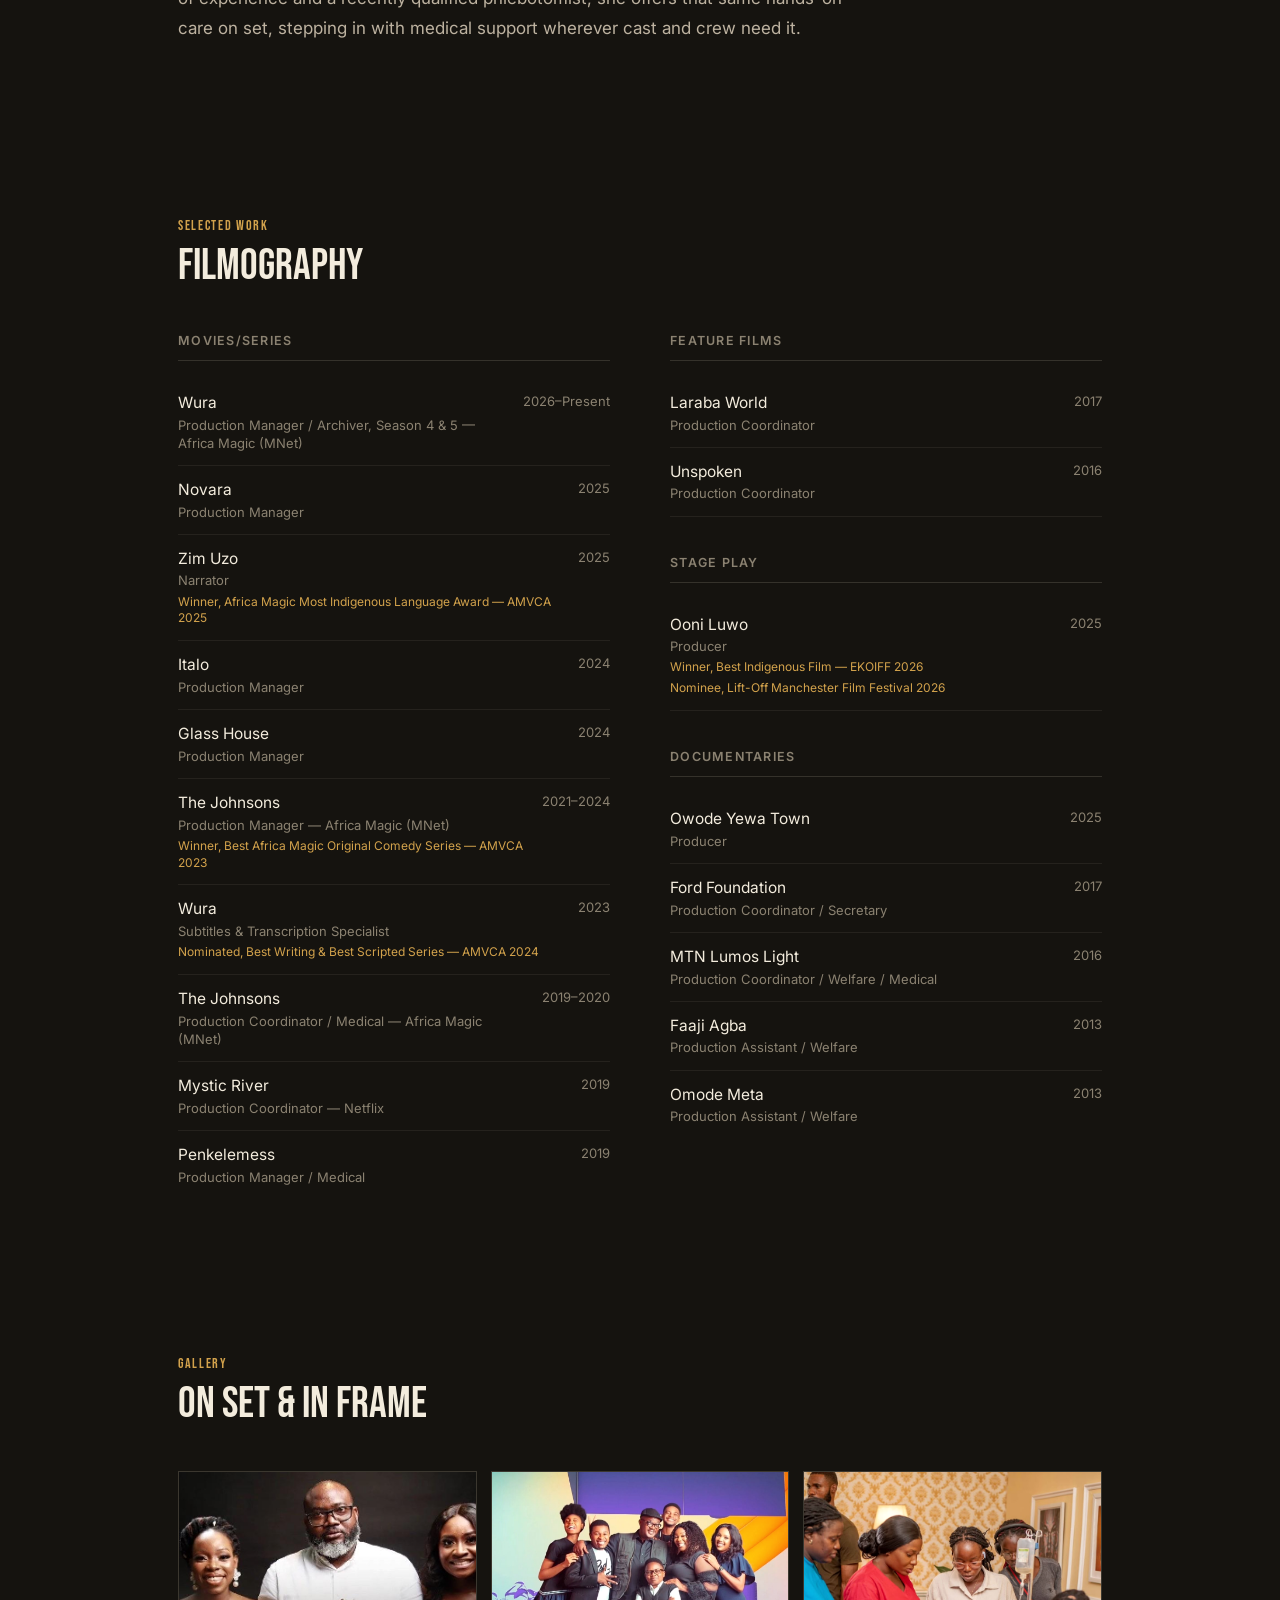
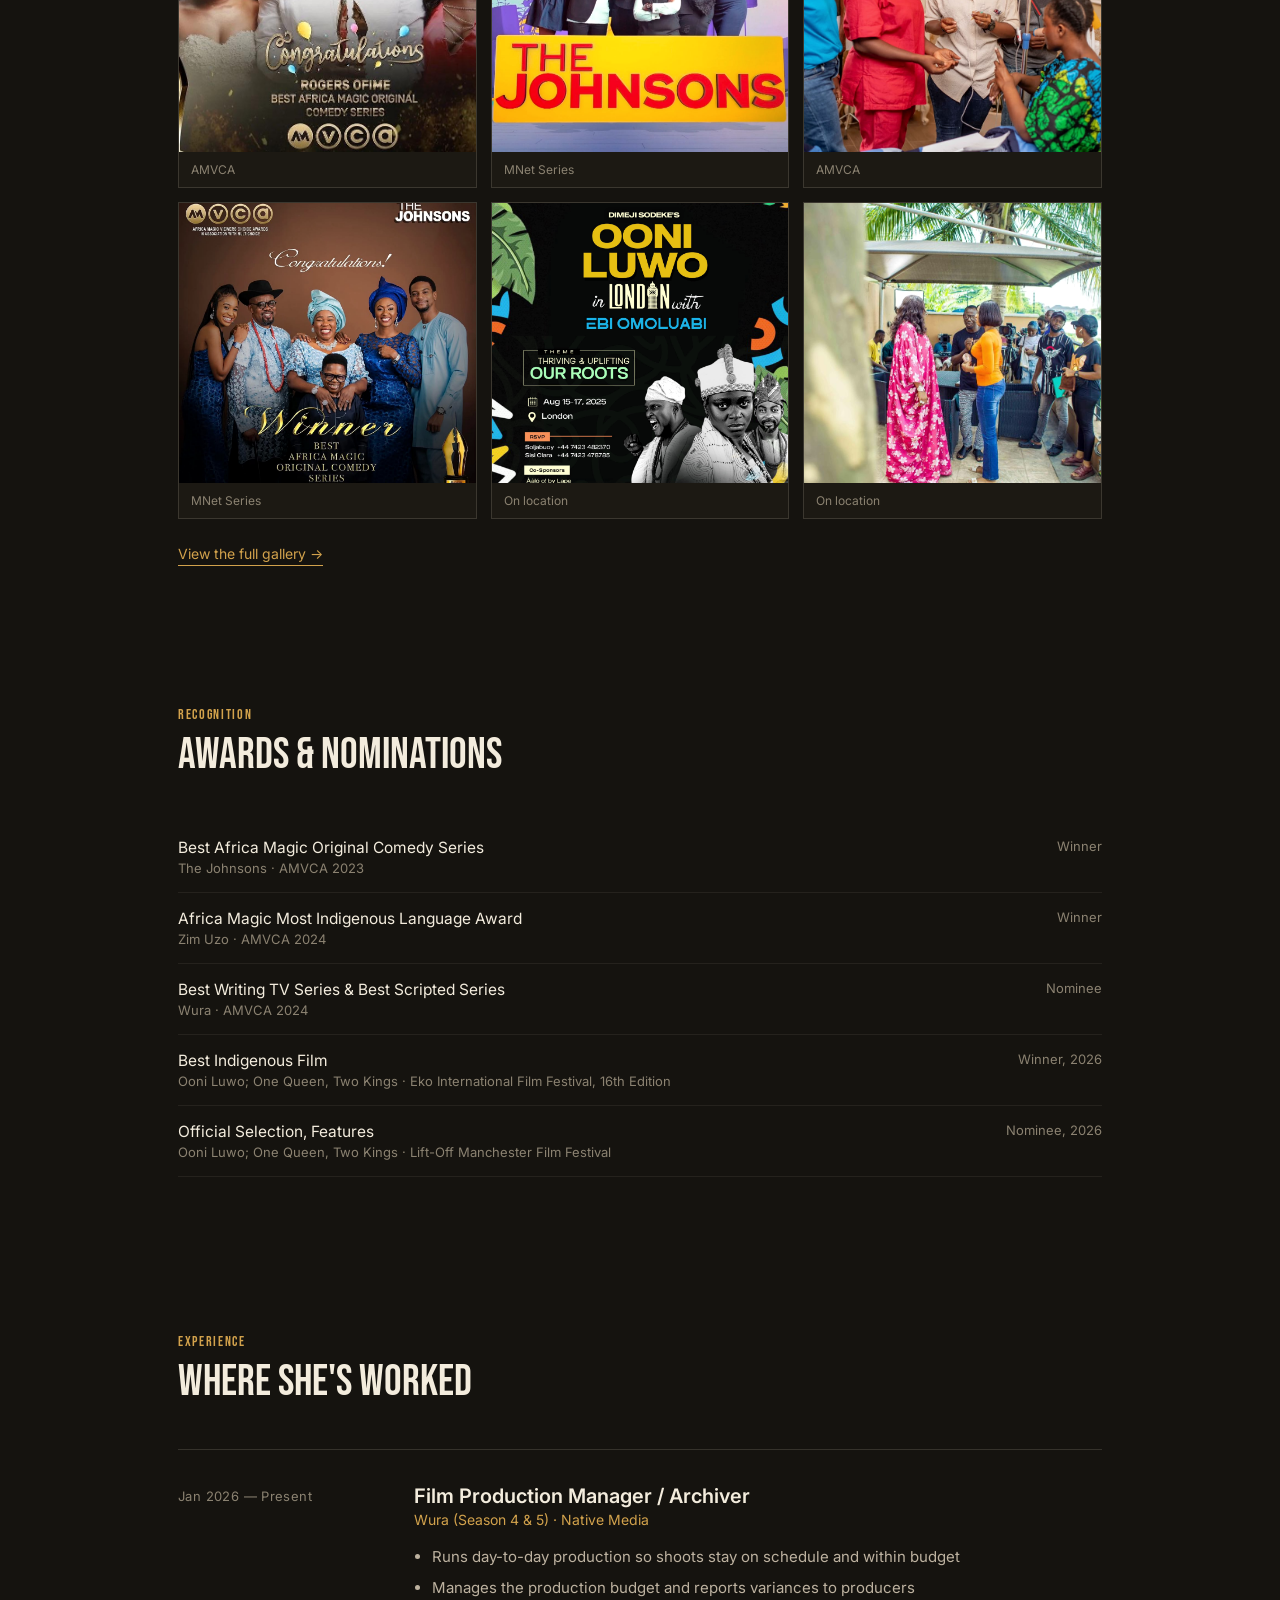
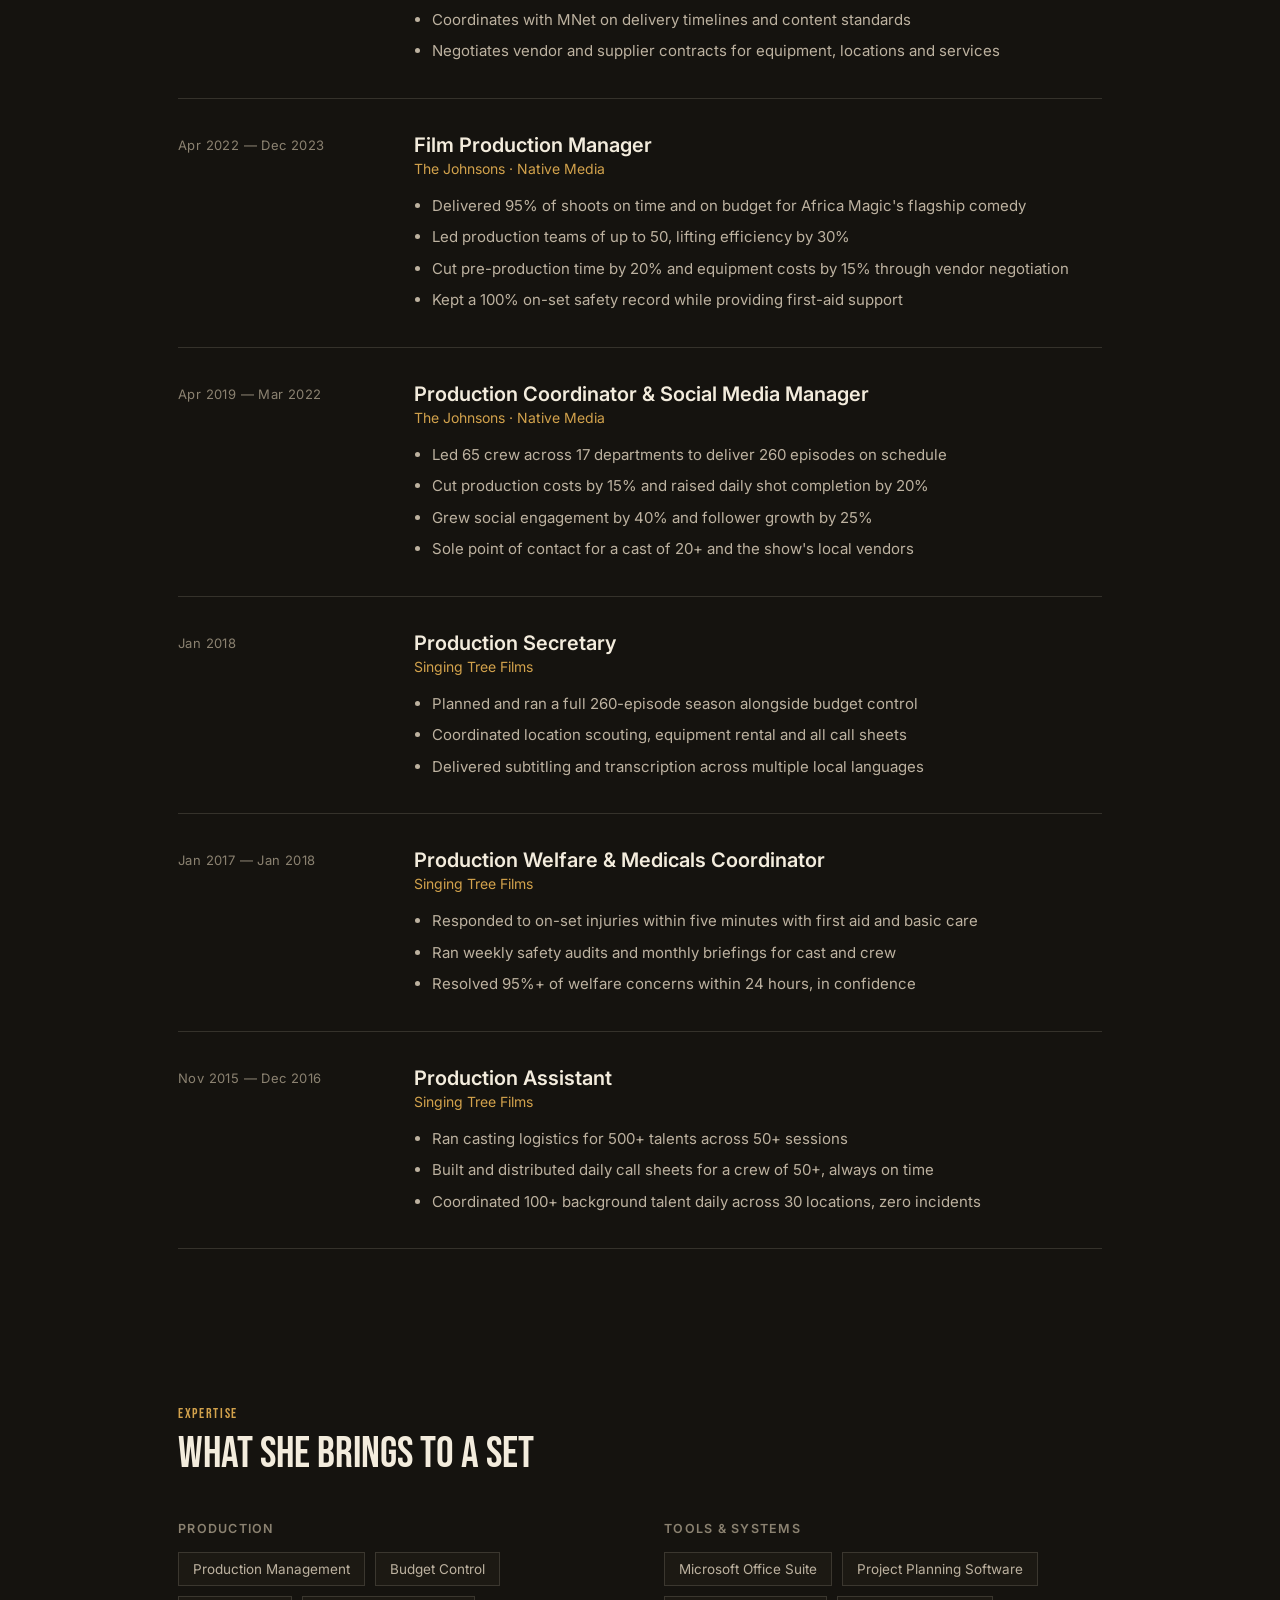
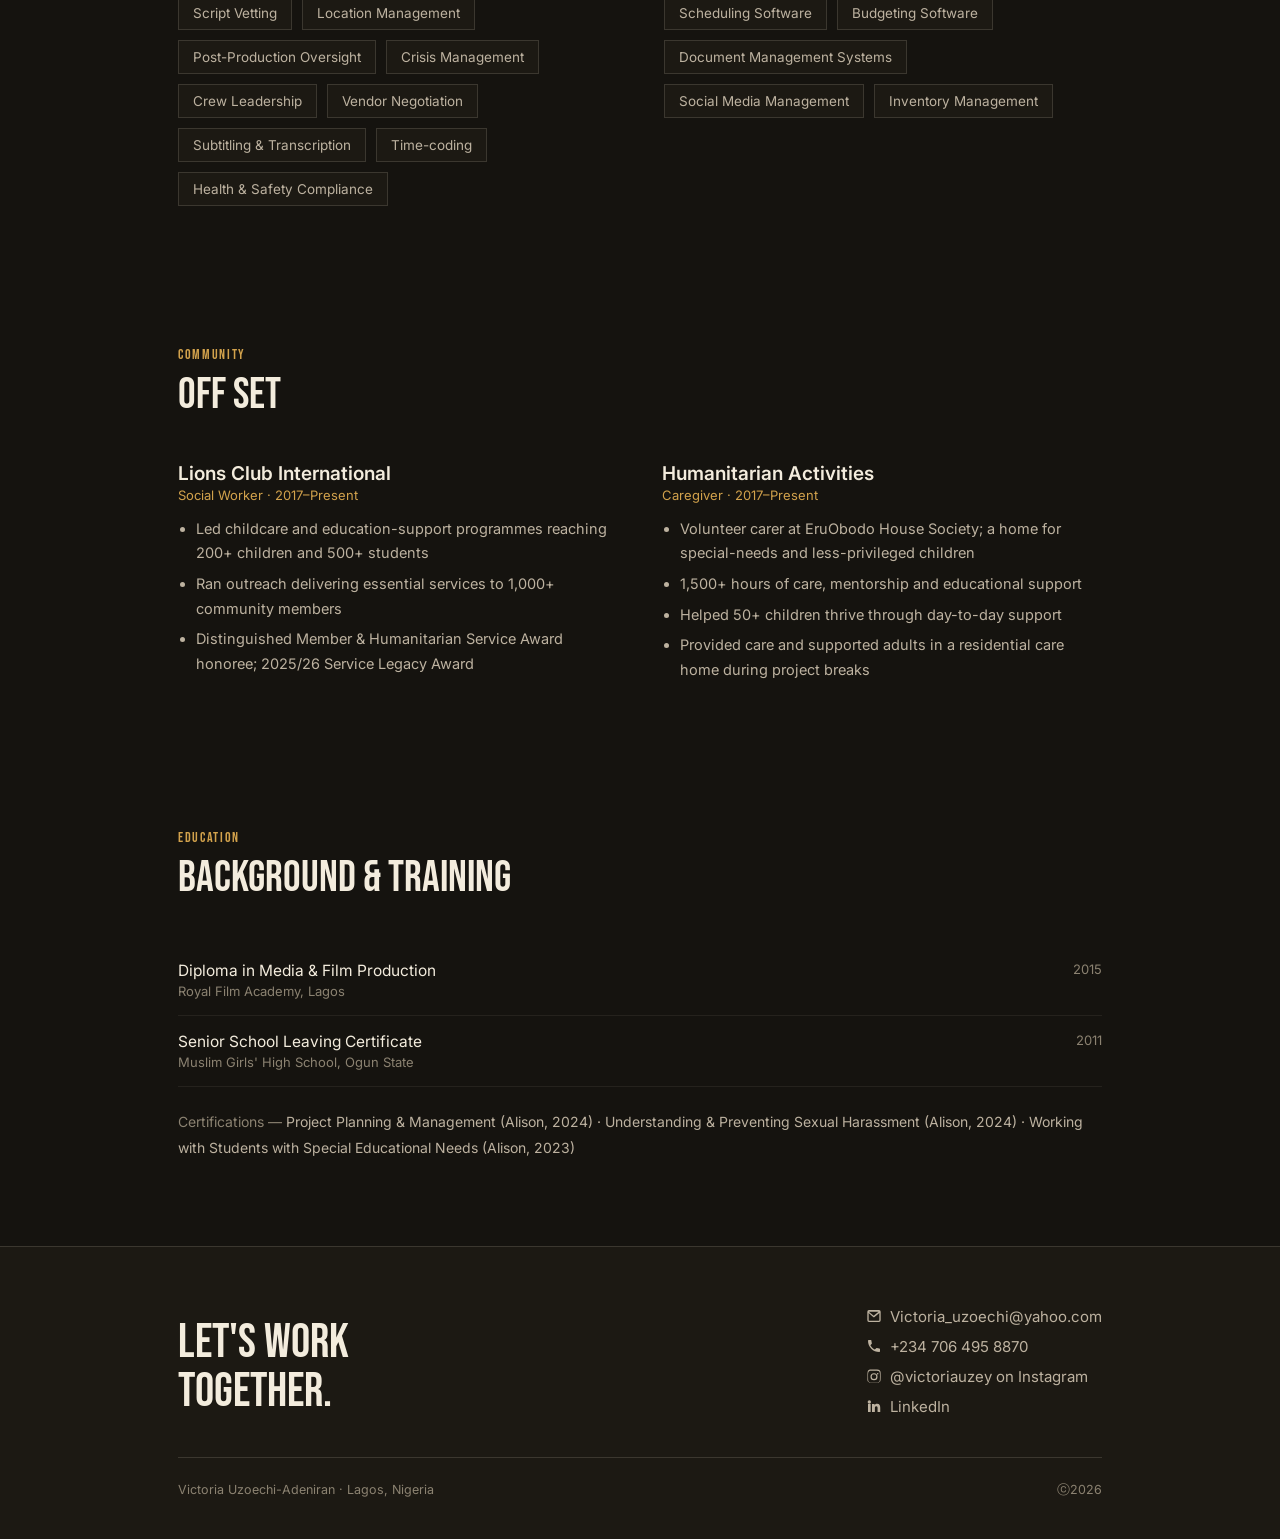
==== commit 31225d9d: "Update index.html" ====
--- a/index.html
+++ b/index.html
@@ -28,7 +28,7 @@
   <div class="hero-text">
     <p class="eyebrow">Lagos, Nigeria</p>
     <h1>Victoria<br>Uzoechi&#8209;Adeniran</h1>
-    <p class="role">Film Production Manager &amp; Producer and Film Production Manager with 10+ years of keeping Nigerian film and television productions on time and in budget, and as a producer bringing documentaries and stage plays of her own into life.</p>
+    <p class="role">Producer and Film Production Manager with 10+ years of keeping Nigerian film and television productions on time and in budget, and as a producer bringing documentaries and stage plays of her own into life.</p>
     <div class="hero-links">
       <a href="mailto:Victoria_uzoechi@yahoo.com">
         <svg viewBox="0 0 24 24"><path d="M2 5.5A2.5 2.5 0 0 1 4.5 3h15A2.5 2.5 0 0 1 22 5.5v13a2.5 2.5 0 0 1-2.5 2.5h-15A2.5 2.5 0 0 1 2 18.5v-13zm2.2.3 7.4 6 7.2-6H4.2zM20 7.4l-7.6 6.3a1 1 0 0 1-1.3 0L4 7.5V18.5c0 .3.2.5.5.5h15c.3 0 .5-.2.5-.5V7.4z"/></svg>
@@ -73,8 +73,8 @@
     </div>
     <p class="lede">Victoria has over 10 years of experience as a production manager in the Nigerian entertainment industry managing the day-to-day production of long-running series, feature films, documentaries and stage productions.</p>
     <p class="lede">She's produced or managed more than 20 projects, including Netflix and Mnet series, and international documentaries. She has cultivated a reputation for finishing on time and on budget, while trimming costs and honing efficiency wherever she works.</p>
-    <p class="lede">Her range runs from budgeting and vendor negotiation to crew leadership, script vetting, location management and post-production handoff. She has a social-media and audience-engagement instinct on the side. As a producer, she has brought projects from concept to finished product on her own, including the documentary <em>Owode Yewa Town</em> and the stage play <em>Ooni Luwo</em>. Years of community and welfare work outside the industry shape how she runs a set — calmly, and with people first.</p>
-    <p class="lede">She's built her production career at two of Lagos's leading production houses; Singing Tree Films, owned by Remi Vaughan-Richards, and Native Media Limited, owned by Rogers Ofime, and now runs her own venture, Vuzey Empire Ltd, a registered arts and media company. A trained care nurse with over a decade of experience and a recently qualified phlebotomist, she brings that same hands-on care to set, steps in with medical support wherever cast or crew need it.</p>
+    <p class="lede">Her expertise includes, but is not limited to, pre-production planning, project development, production scheduling, budget development and cost control, vendor negotiations, script breakdowns and vetting, crew leadership, location management, call-sheet preparation and post-production coordination, complemented by a strong instinct for social media and audience engagement. She has independently produced projects from inception to completion, including the documentary <em>Owode Yewa Town</em> and the stage play <em>Ooni Luwo</em>. Her years of community and welfare work outside the industry inform how she runs a set: calmly and with people first.</p>
+    <p class="lede">She has developed her production career in two of Lagos’s leading production houses; Singing Tree Films, owned by Remi Vaughan-Richards and Native Media Limited, owned by Rogers Ofime. She now runs her own venture, Vuzey Empire Ltd, a registered arts and media company. She is also care nurse with more than 10 years of experience and a recently qualified phlebotomist, she offers that same hands-on care on set, stepping in with medical support wherever cast and crew need it.</p>
   </div>
 </section>
 
@@ -379,7 +379,7 @@
     </div>
     <div class="foot-bottom">
       <span>Victoria Uzoechi-Adeniran · Lagos, Nigeria</span>
-      <span>©️2026</span>
+      <span>ⓒ2026</span>
     </div>
   </div>
 </footer>
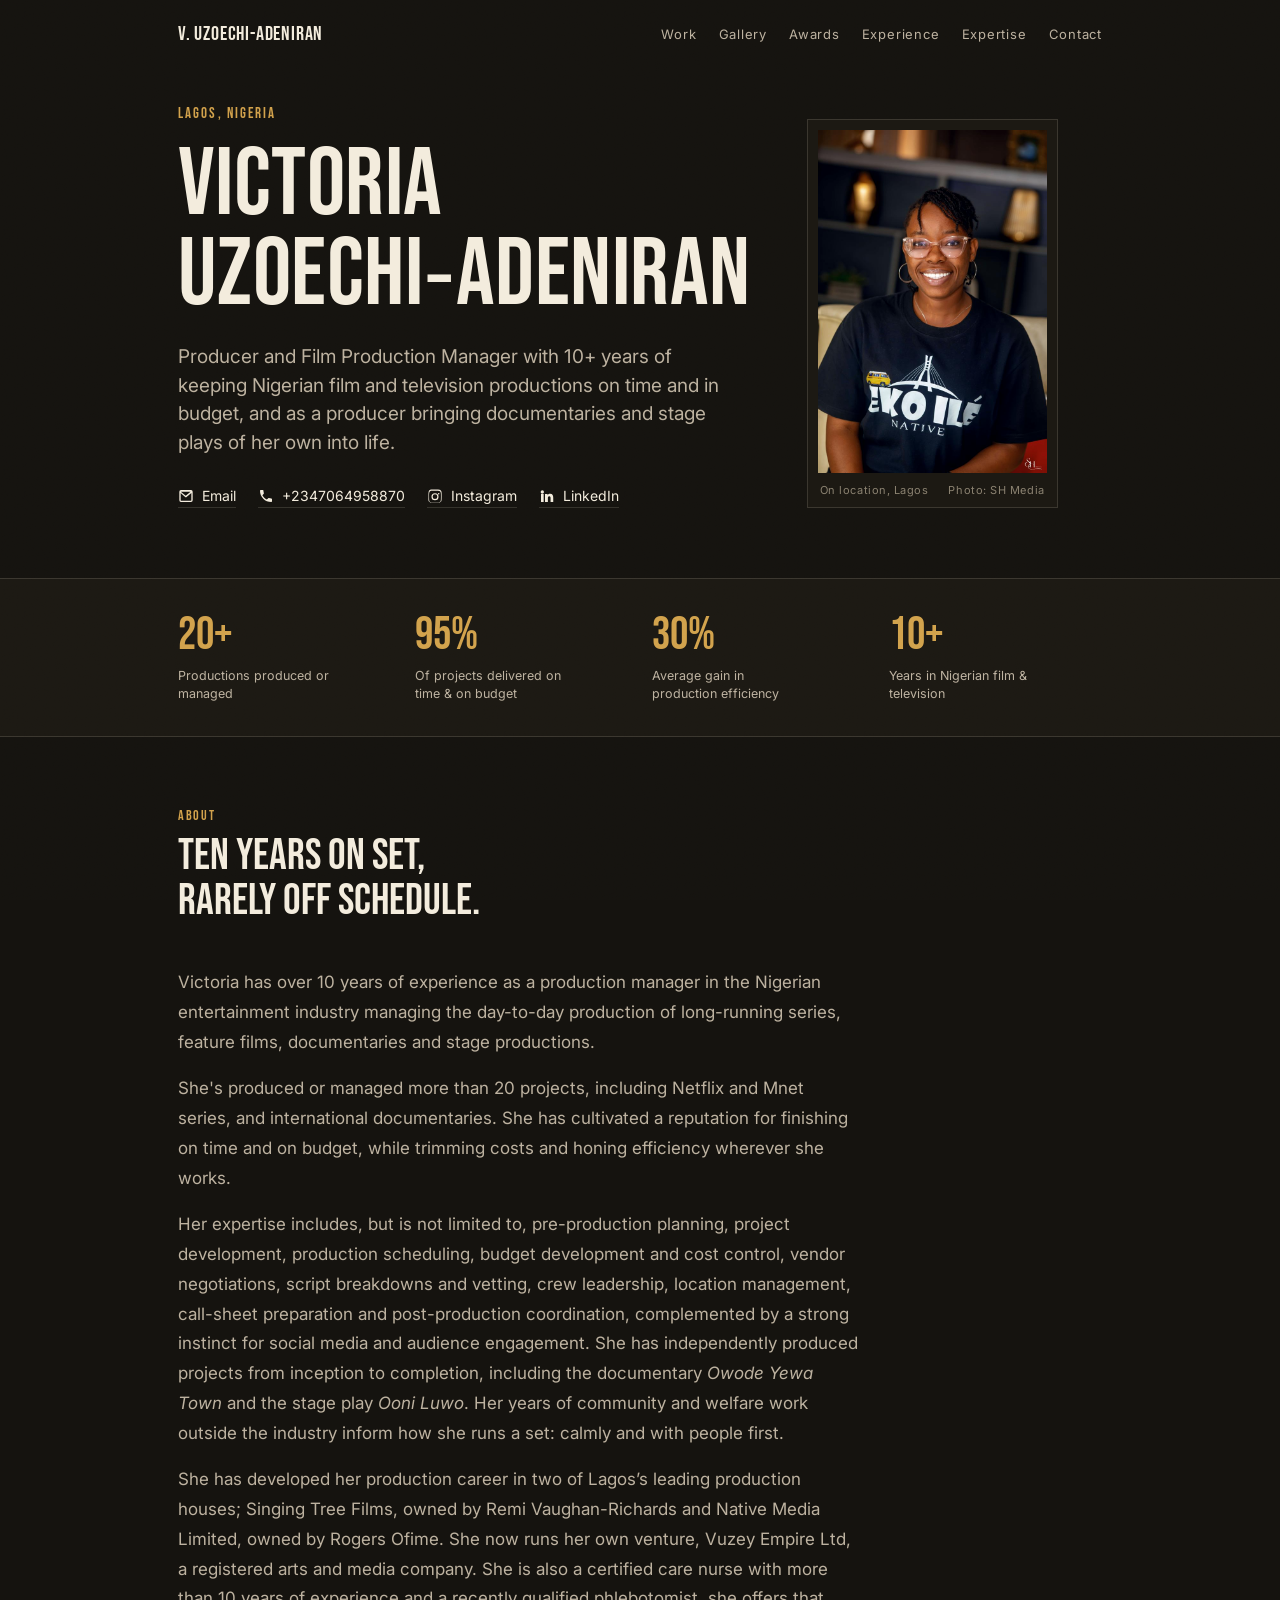
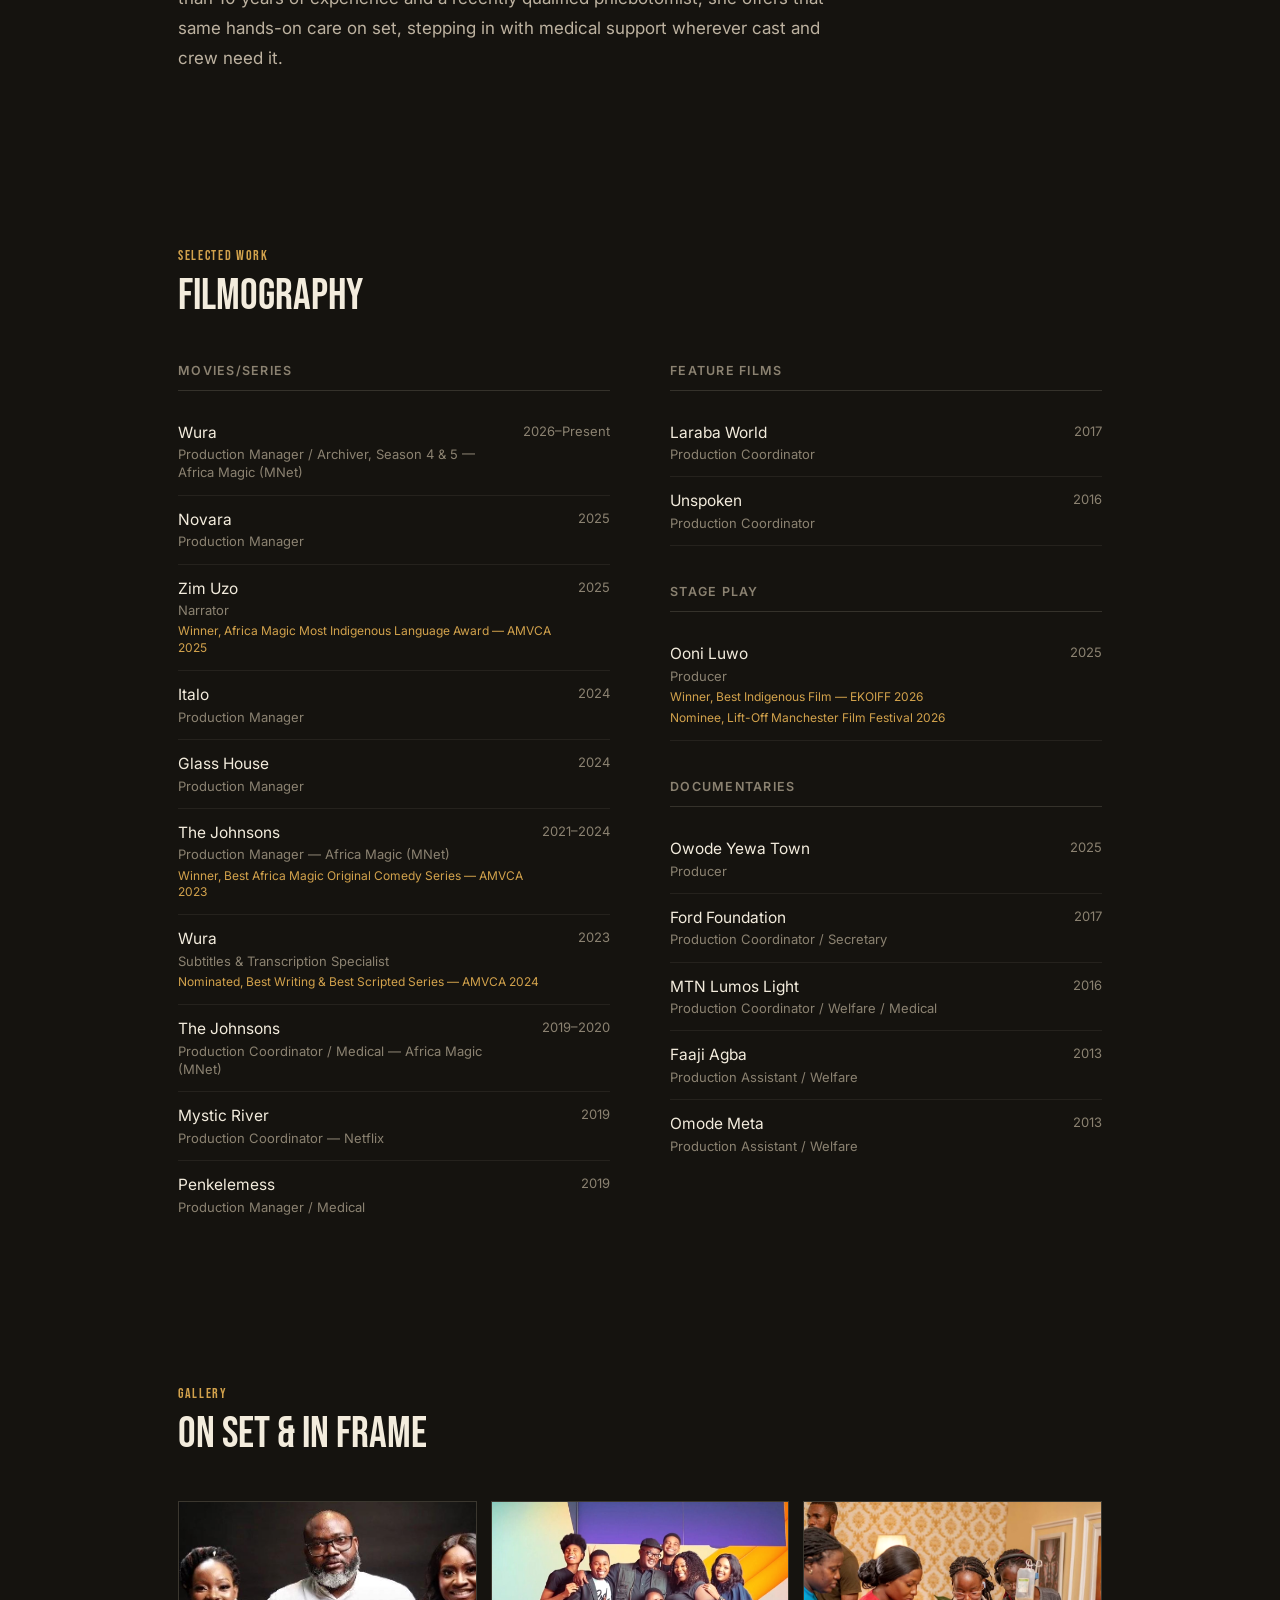
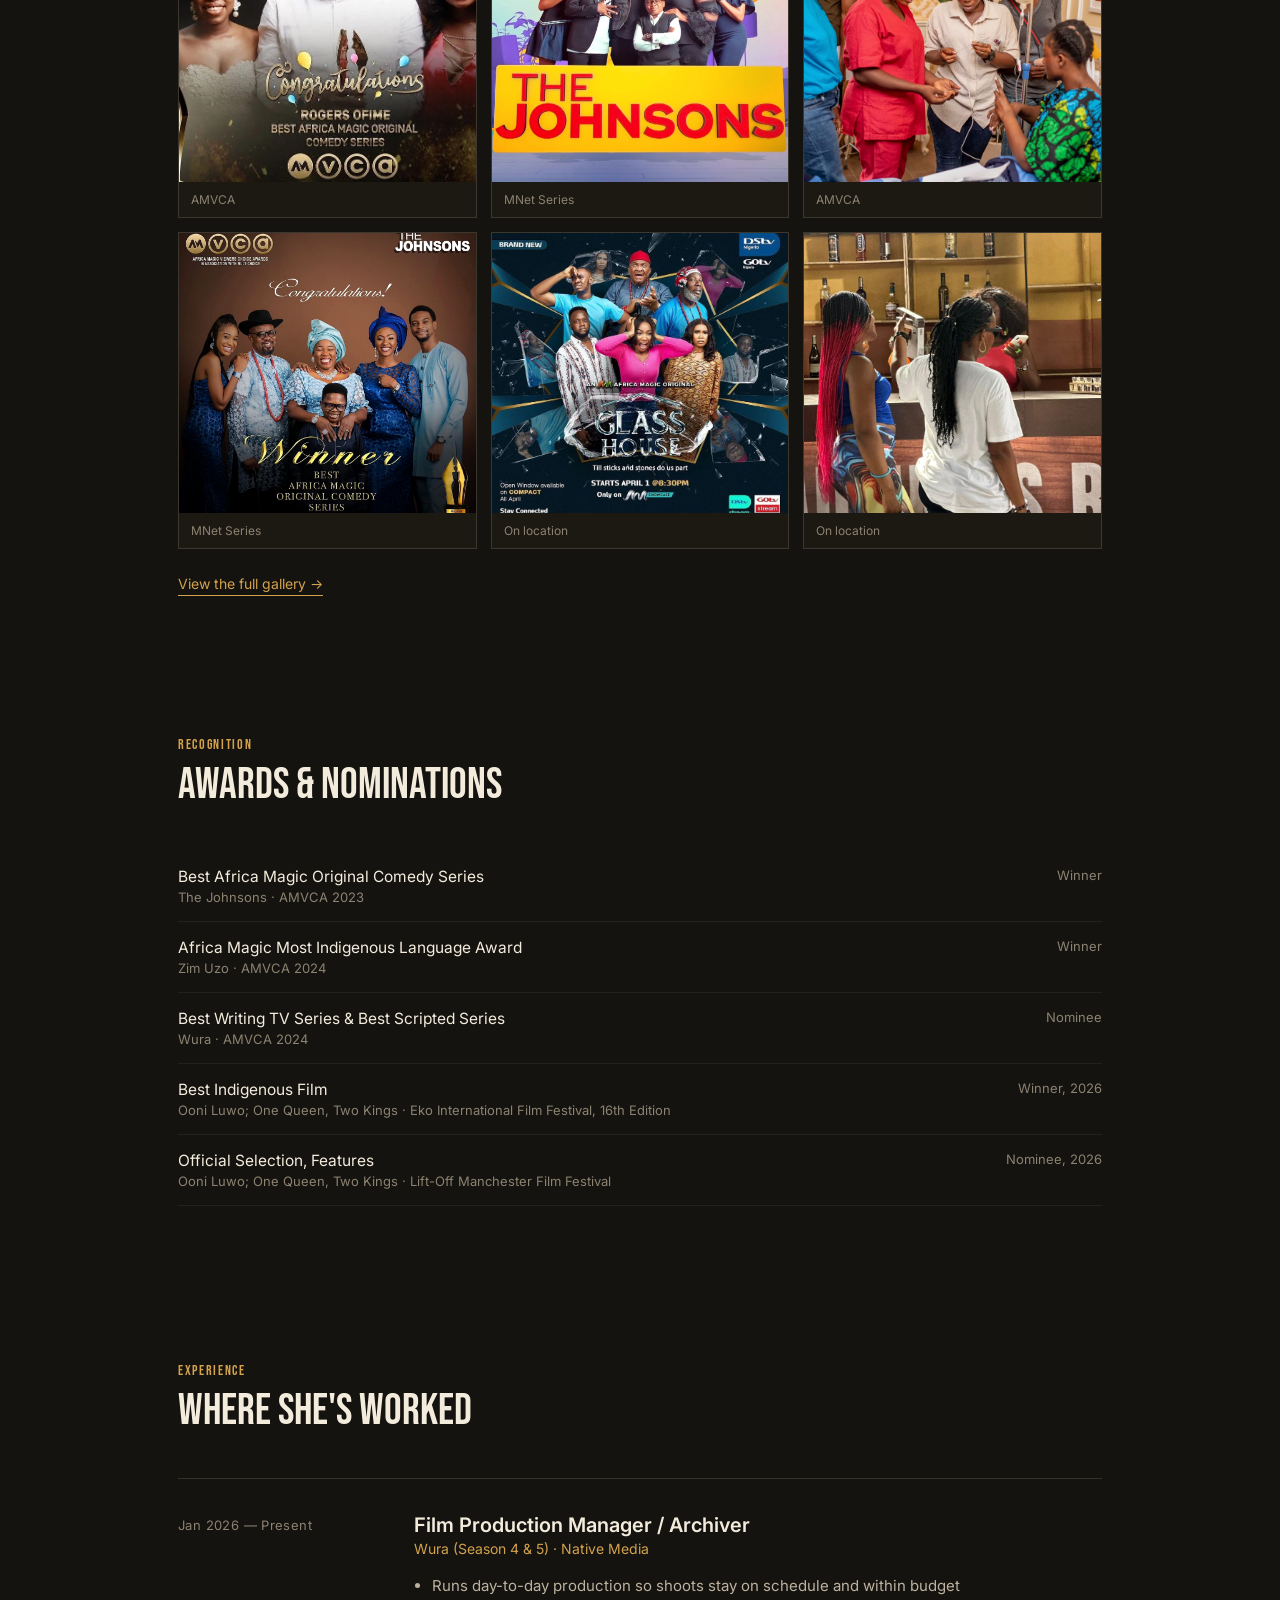
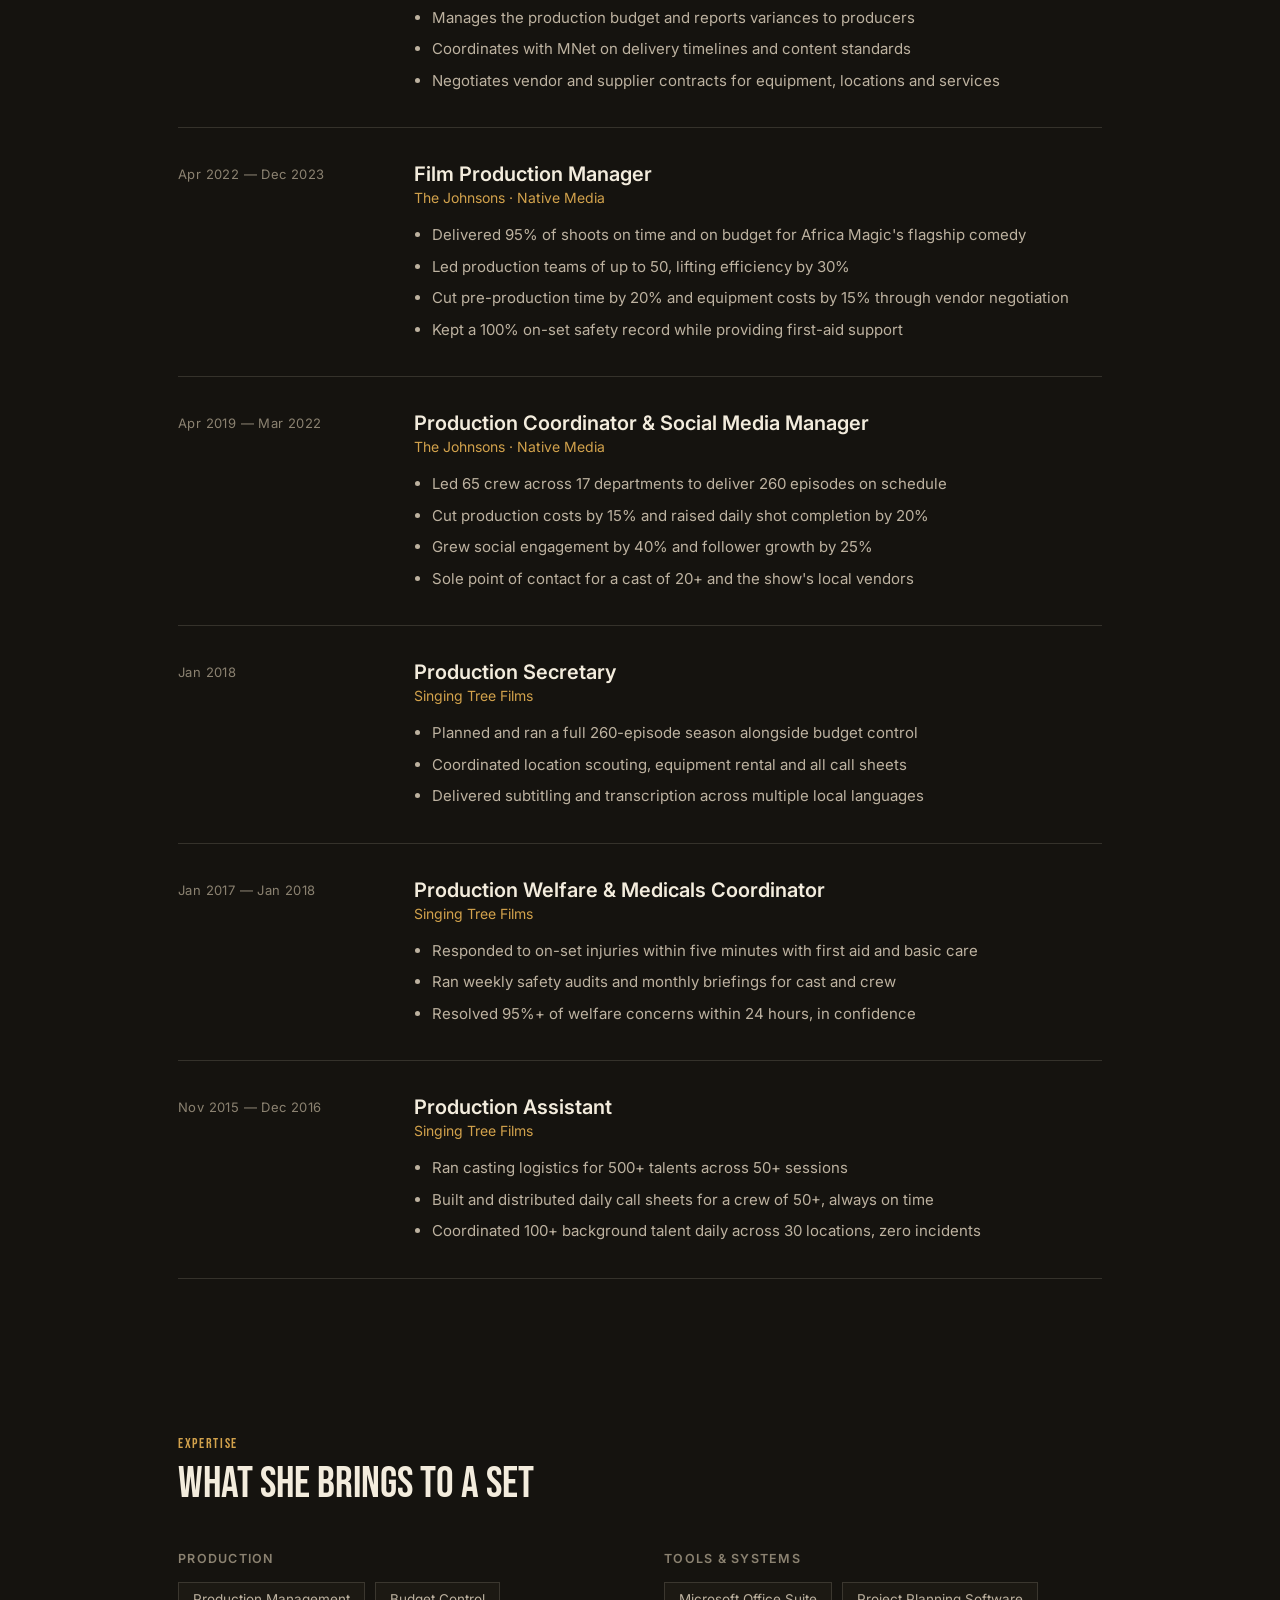
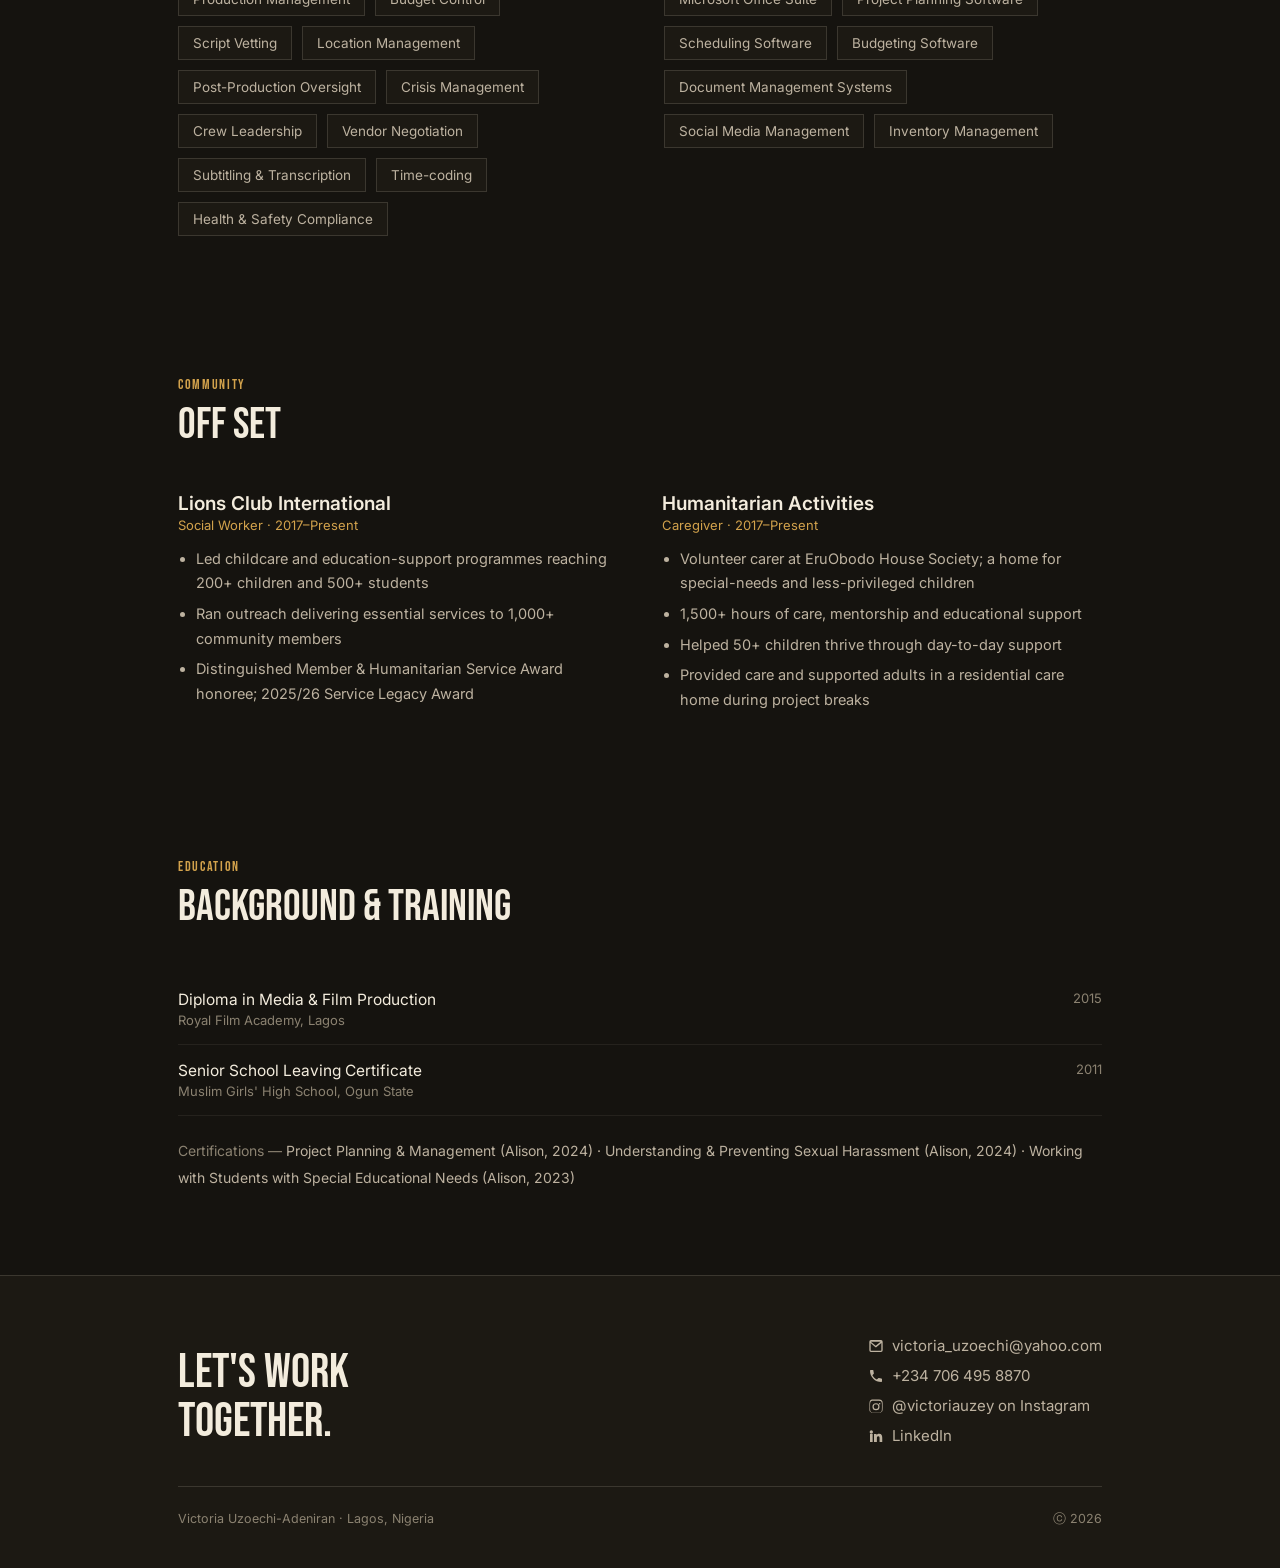
==== commit bea80bda: "Update index.html" ====
--- a/index.html
+++ b/index.html
@@ -74,7 +74,7 @@
     <p class="lede">Victoria has over 10 years of experience as a production manager in the Nigerian entertainment industry managing the day-to-day production of long-running series, feature films, documentaries and stage productions.</p>
     <p class="lede">She's produced or managed more than 20 projects, including Netflix and Mnet series, and international documentaries. She has cultivated a reputation for finishing on time and on budget, while trimming costs and honing efficiency wherever she works.</p>
     <p class="lede">Her expertise includes, but is not limited to, pre-production planning, project development, production scheduling, budget development and cost control, vendor negotiations, script breakdowns and vetting, crew leadership, location management, call-sheet preparation and post-production coordination, complemented by a strong instinct for social media and audience engagement. She has independently produced projects from inception to completion, including the documentary <em>Owode Yewa Town</em> and the stage play <em>Ooni Luwo</em>. Her years of community and welfare work outside the industry inform how she runs a set: calmly and with people first.</p>
-    <p class="lede">She has developed her production career in two of Lagos’s leading production houses; Singing Tree Films, owned by Remi Vaughan-Richards and Native Media Limited, owned by Rogers Ofime. She now runs her own venture, Vuzey Empire Ltd, a registered arts and media company. She is also care nurse with more than 10 years of experience and a recently qualified phlebotomist, she offers that same hands-on care on set, stepping in with medical support wherever cast and crew need it.</p>
+    <p class="lede">She has developed her production career in two of Lagos’s leading production houses; Singing Tree Films, owned by Remi Vaughan-Richards and Native Media Limited, owned by Rogers Ofime. She now runs her own venture, Vuzey Empire Ltd, a registered arts and media company. She is also a certified care nurse with more than 10 years of experience and a recently qualified phlebotomist, she offers that same hands-on care on set, stepping in with medical support wherever cast and crew need it.</p>
   </div>
 </section>
 
@@ -361,7 +361,7 @@
       <div class="foot-cta">
         <a href="mailto:Victoria_uzoechi@yahoo.com">
           <svg viewBox="0 0 24 24"><path d="M2 5.5A2.5 2.5 0 0 1 4.5 3h15A2.5 2.5 0 0 1 22 5.5v13a2.5 2.5 0 0 1-2.5 2.5h-15A2.5 2.5 0 0 1 2 18.5v-13zm2.2.3 7.4 6 7.2-6H4.2zM20 7.4l-7.6 6.3a1 1 0 0 1-1.3 0L4 7.5V18.5c0 .3.2.5.5.5h15c.3 0 .5-.2.5-.5V7.4z"/></svg>
-          Victoria_uzoechi@yahoo.com
+          victoria_uzoechi@yahoo.com
         </a>
         <a href="tel:+2347064958870">
           <svg viewBox="0 0 24 24"><path d="M6.6 10.8c1.4 2.8 3.8 5.2 6.6 6.6l2.2-2.2c.3-.3.7-.4 1-.2 1.1.4 2.3.6 3.6.6.6 0 1 .4 1 1V20c0 .6-.4 1-1 1C10.6 21 3 13.4 3 4c0-.6.4-1 1-1h3.2c.6 0 1 .4 1 1 0 1.3.2 2.5.6 3.6.1.4 0 .8-.2 1L6.6 10.8z"/></svg>
@@ -379,7 +379,7 @@
     </div>
     <div class="foot-bottom">
       <span>Victoria Uzoechi-Adeniran · Lagos, Nigeria</span>
-      <span>ⓒ2026</span>
+      <span>ⓒ 2026</span>
     </div>
   </div>
 </footer>
